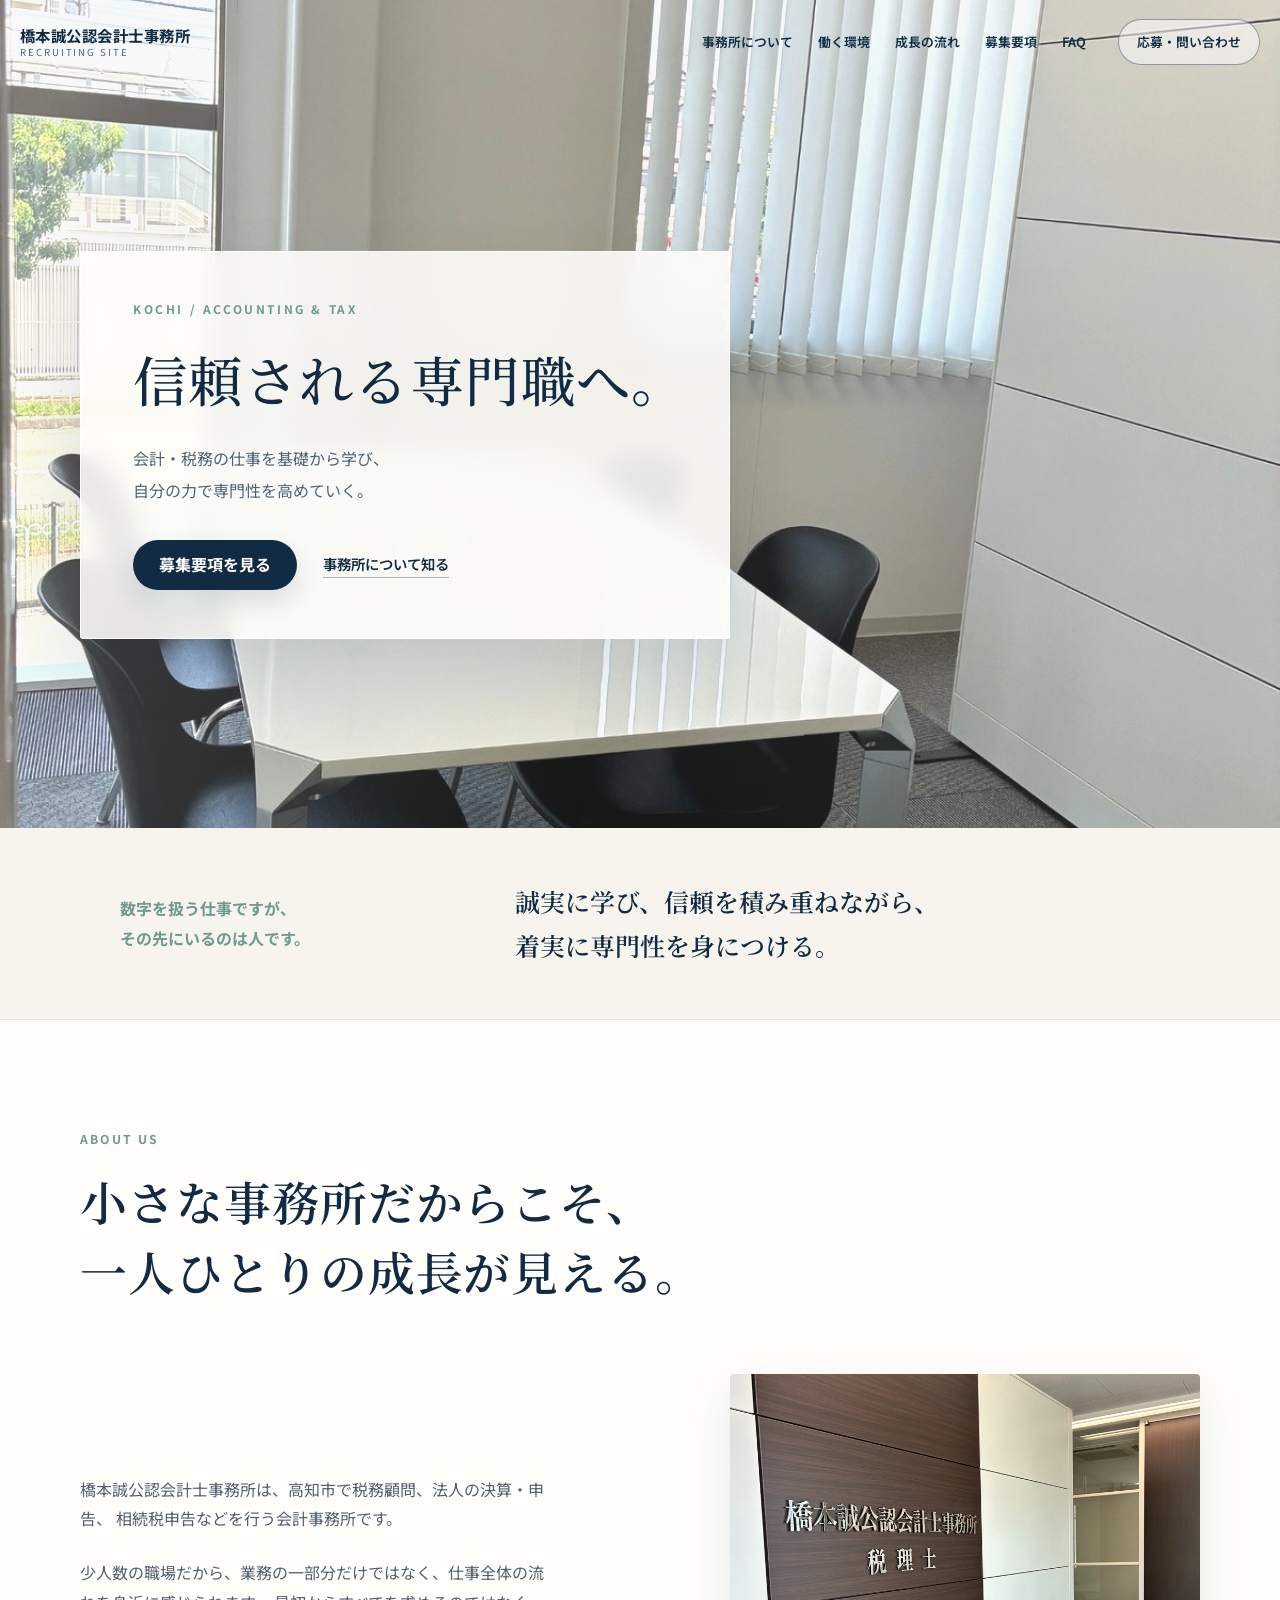
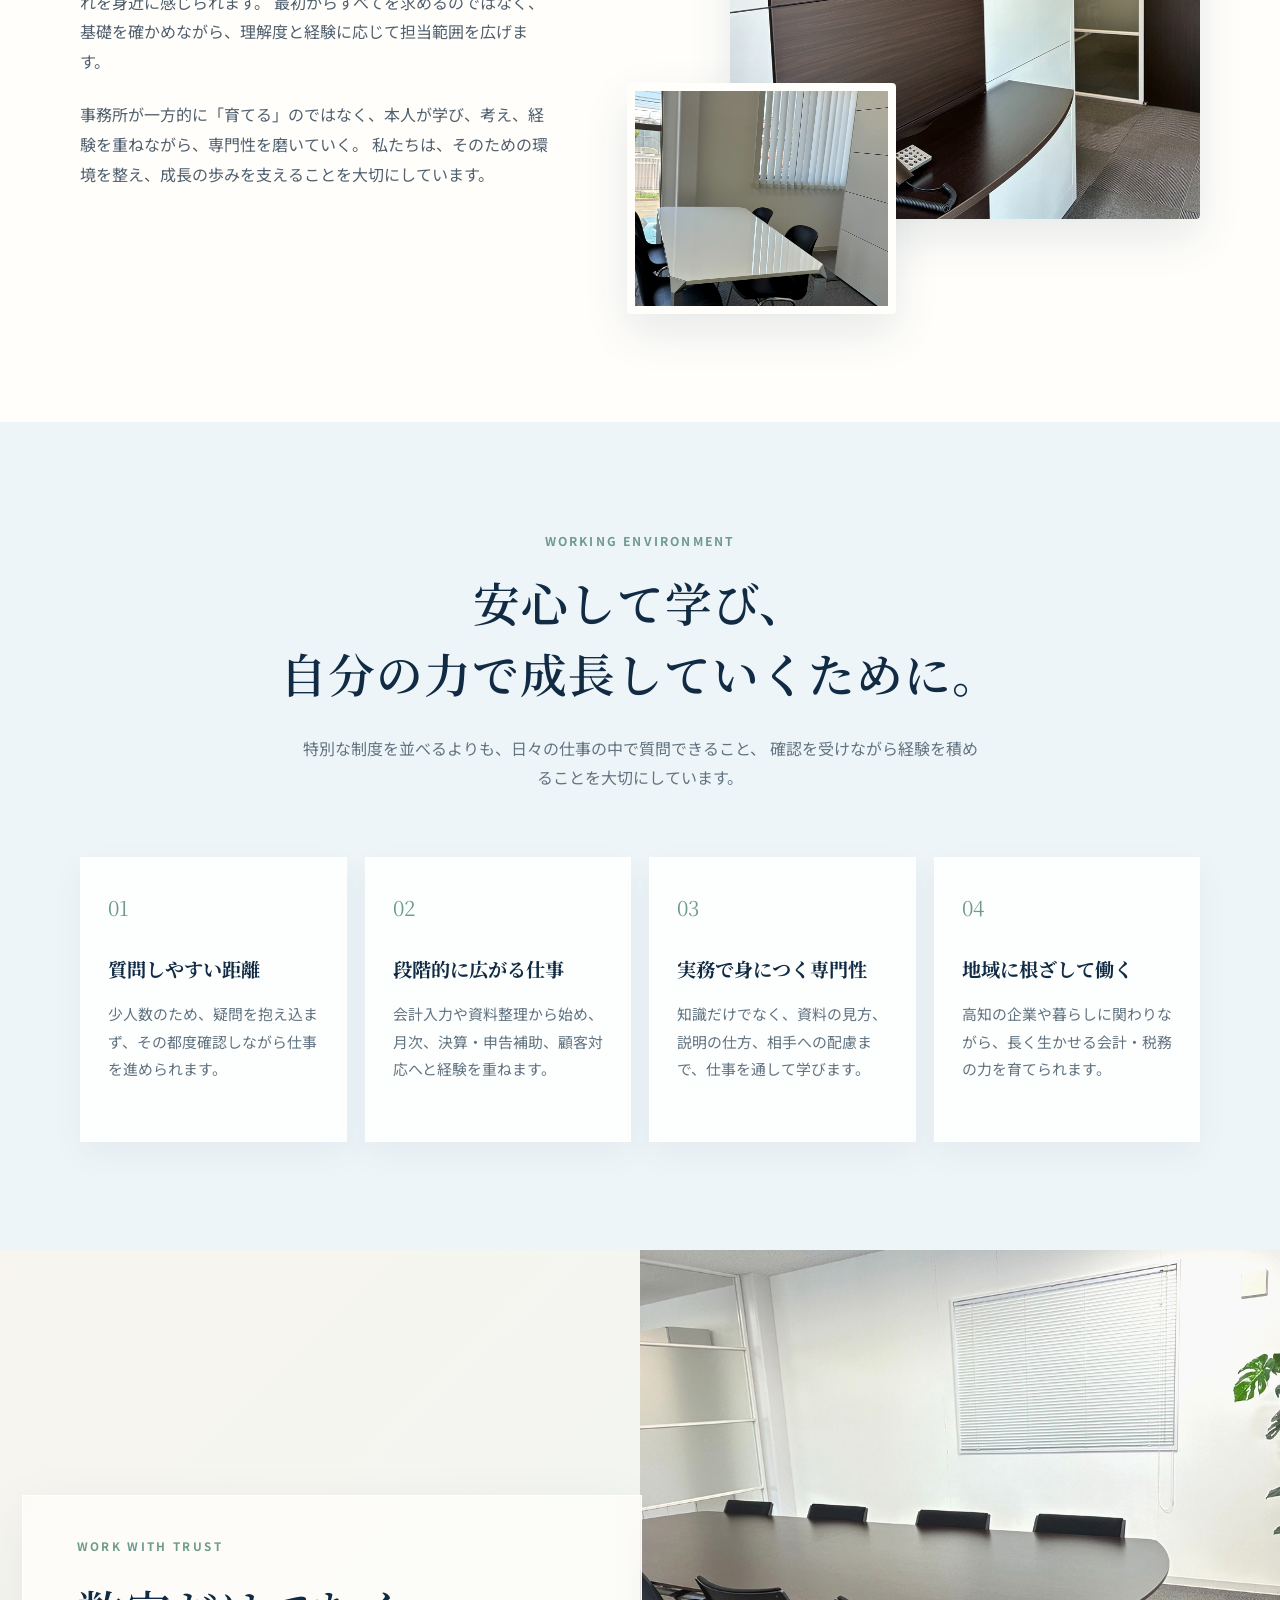
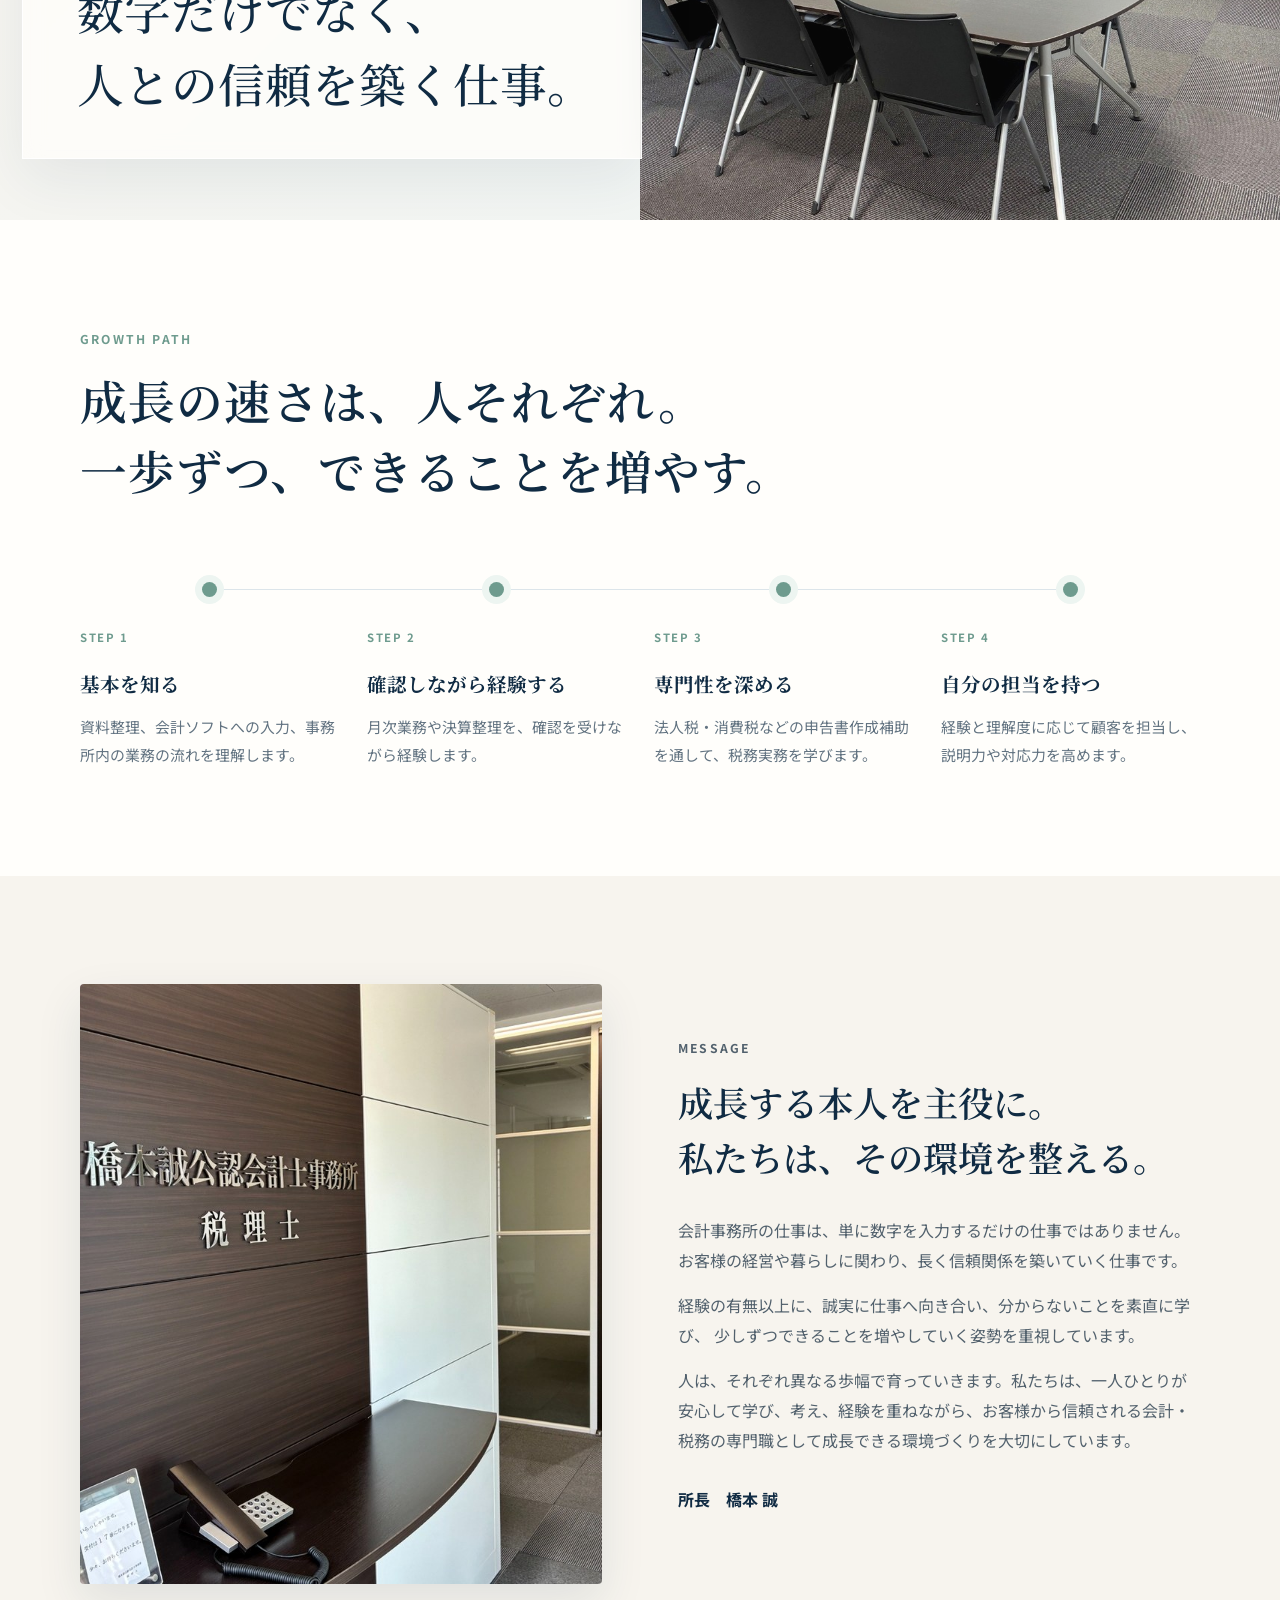
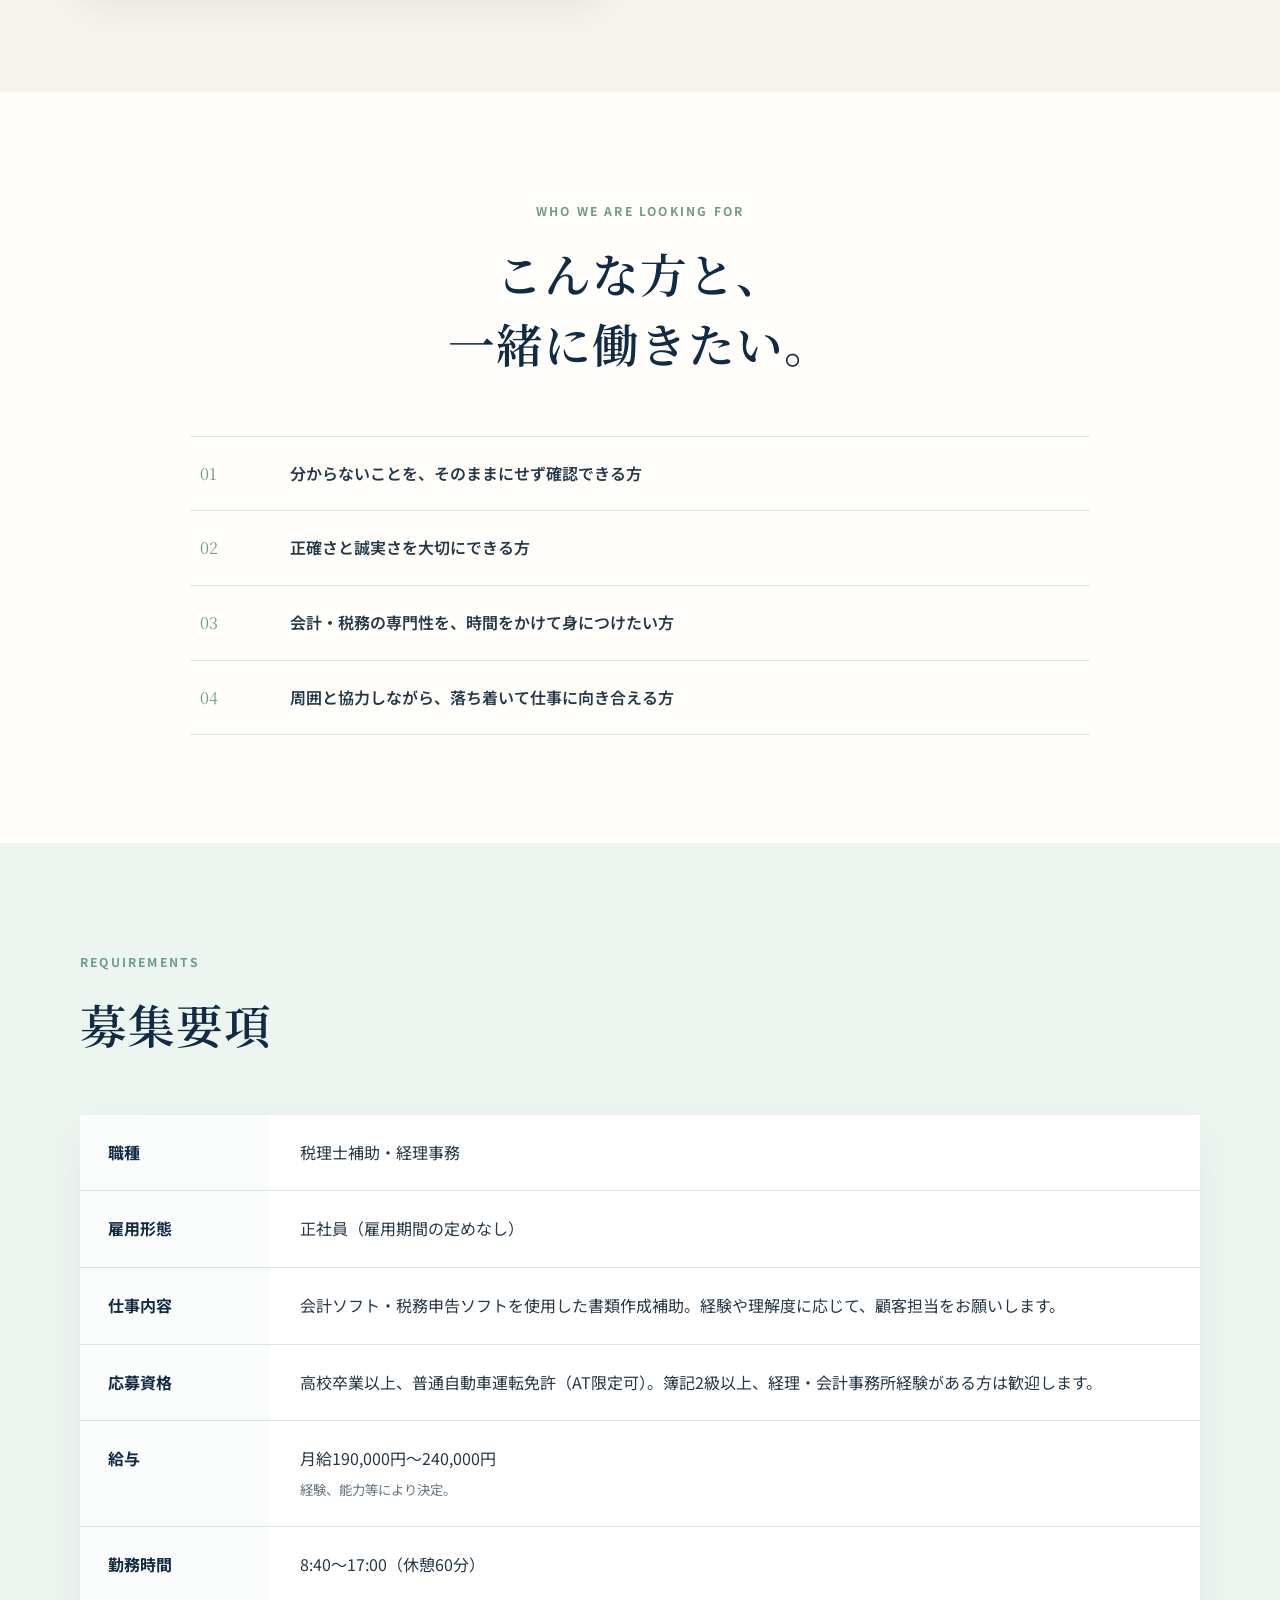
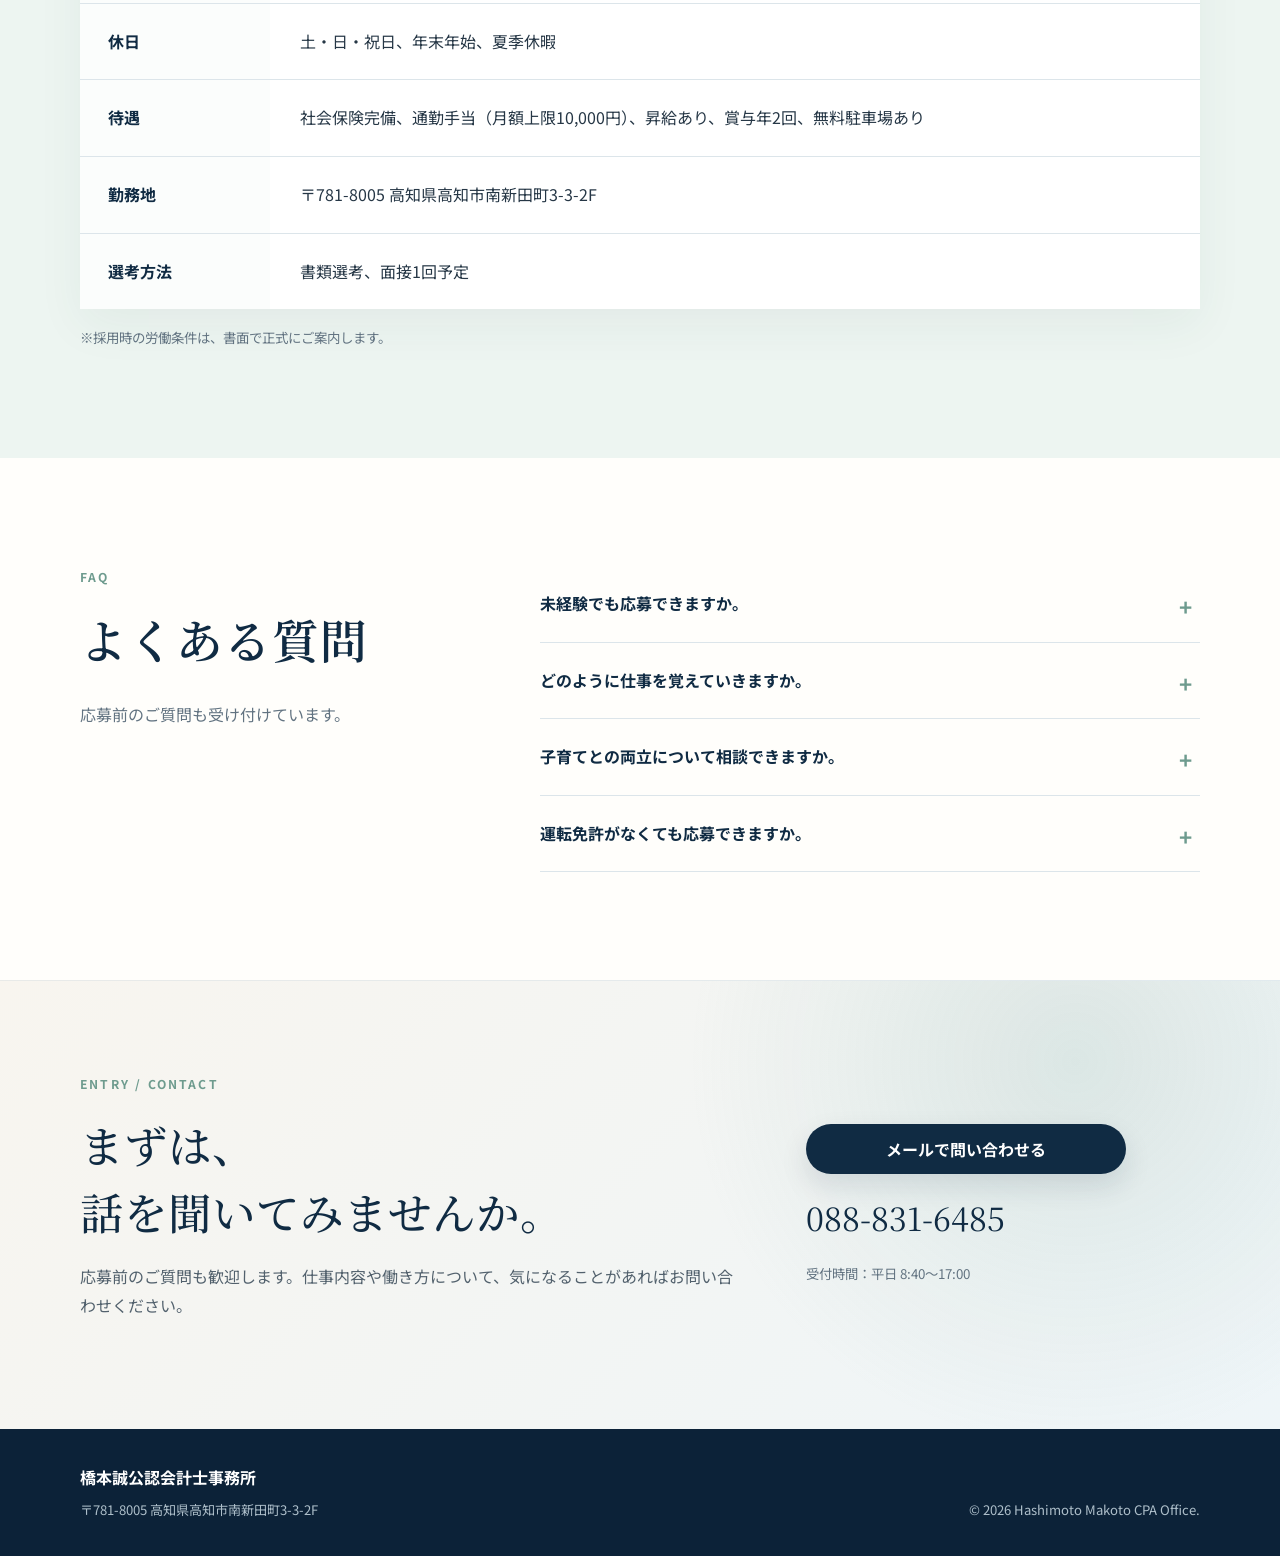
==== index.html @ a21e17b0 "Update index.html" ====
<!DOCTYPE html>
<html lang="ja">
<head>
  <meta charset="UTF-8">
  <meta name="viewport" content="width=device-width,initial-scale=1">
  <meta name="description" content="橋本誠公認会計士事務所の採用サイト。高知市で、未経験から会計・税務の専門性を身につけたい方を募集しています。">
  <meta name="theme-color" content="#fffefb">
  <meta name="color-scheme" content="light">
  <title>採用情報｜橋本誠公認会計士事務所</title>

  <link rel="canonical" href="https://hashimoto-accounting.github.io/recruit/">
  <meta name="robots" content="index,follow,max-image-preview:large">

  <meta property="og:site_name" content="橋本誠公認会計士事務所 採用サイト">
  <meta property="og:title" content="採用情報｜橋本誠公認会計士事務所">
  <meta property="og:description" content="高知市で、会計・税務の専門性を一歩ずつ身につける。安心して成長できる環境を大切にしています。">
  <meta property="og:type" content="website">
  <meta property="og:url" content="https://hashimoto-accounting.github.io/recruit/">
  <meta property="og:image" content="https://hashimoto-accounting.github.io/recruit/meeting-space.jpg">
  <meta name="twitter:card" content="summary_large_image">

  <script type="application/ld+json">
  {
    "@context":"https://schema.org",
    "@graph":[
      {
        "@type":["Organization","AccountingService"],
        "@id":"https://hashimoto-accounting.github.io/recruit/#office",
        "name":"橋本誠公認会計士事務所",
        "url":"https://hashimoto-accounting.github.io/recruit/",
        "telephone":"088-831-6485",
        "email":"makotohashimoto@ray.ocn.ne.jp",
        "image":"https://hashimoto-accounting.github.io/recruit/meeting-space.jpg",
        "address":{
          "@type":"PostalAddress",
          "streetAddress":"南新田町3-3-2F",
          "addressLocality":"高知市",
          "addressRegion":"高知県",
          "postalCode":"781-8005",
          "addressCountry":"JP"
        }
      },
      {
        "@type":"JobPosting",
        "@id":"https://hashimoto-accounting.github.io/recruit/#job",
        "title":"税理士補助・経理事務",
        "description":"会計ソフト・税務申告ソフトを使用した書類作成補助。経験や理解度に応じて、月次業務、決算・申告補助、顧客対応へと担当範囲を広げます。",
        "datePosted":"2026-07-31",
        "employmentType":"FULL_TIME",
        "hiringOrganization":{"@id":"https://hashimoto-accounting.github.io/recruit/#office"},
        "jobLocation":{
          "@type":"Place",
          "address":{
            "@type":"PostalAddress",
            "streetAddress":"南新田町3-3-2F",
            "addressLocality":"高知市",
            "addressRegion":"高知県",
            "postalCode":"781-8005",
            "addressCountry":"JP"
          }
        },
        "baseSalary":{
          "@type":"MonetaryAmount",
          "currency":"JPY",
          "value":{
            "@type":"QuantitativeValue",
            "minValue":190000,
            "maxValue":240000,
            "unitText":"MONTH"
          }
        }
      }
    ]
  }
  </script>

  <link rel="preconnect" href="https://fonts.googleapis.com">
  <link rel="preconnect" href="https://fonts.gstatic.com" crossorigin>
  <link href="https://fonts.googleapis.com/css2?family=Noto+Sans+JP:wght@400;500;600;700;800&family=Noto+Serif+JP:wght@600;700&display=swap" rel="stylesheet">
  <link rel="stylesheet" href="style.css">
</head>

<body>
<header class="site-header" id="top">
  <div class="header-inner">
    <a class="brand" href="#top" aria-label="トップへ">
      <strong>橋本誠公認会計士事務所</strong>
      <span>RECRUITING SITE</span>
    </a>

    <nav class="desktop-nav" aria-label="メインメニュー">
      <a href="#about">事務所について</a>
      <a href="#environment">働く環境</a>
      <a href="#growth">成長の流れ</a>
      <a href="#requirements">募集要項</a>
      <a href="#faq">FAQ</a>
    </nav>

    <a class="header-entry" href="#contact">応募・問い合わせ</a>

    <button class="menu-button" type="button" aria-label="メニューを開く" aria-expanded="false">
      <span></span><span></span><span></span>
    </button>
  </div>

  <nav class="mobile-nav" aria-label="スマートフォンメニュー">
    <a href="#about">事務所について</a>
    <a href="#environment">働く環境</a>
    <a href="#growth">成長の流れ</a>
    <a href="#requirements">募集要項</a>
    <a href="#faq">FAQ</a>
    <a href="#contact">応募・問い合わせ</a>
  </nav>
</header>

<main>
  <section class="hero">
    <img class="hero-image" src="meeting-space.jpg" fetchpriority="high" decoding="async" alt="橋本誠公認会計士事務所の明るい打ち合わせスペース">
    <div class="hero-wash"></div>
    <div class="hero-content">
      <div class="hero-card">
        <p class="hero-kicker">KOCHI / ACCOUNTING &amp; TAX</p>
        <h1>信頼される専門職へ。</h1>
        <p class="hero-lead">
          会計・税務の仕事を基礎から学び、<br>
          自分の力で専門性を高めていく。
        </p>
        <div class="hero-actions">
          <a class="button primary" href="#requirements">募集要項を見る</a>
          <a class="hero-text-link" href="#about">事務所について知る</a>
        </div>
      </div>
    </div>
    <div class="scroll-guide" aria-hidden="true"><span></span>SCROLL</div>
  <div class="faq-list">
</div></div></section>

  <section class="intro-panel" aria-label="仕事への姿勢">
    <div class="intro-panel-inner">
      <p class="intro-statement">
        <span>数字を扱う仕事ですが、</span>
        <span>その先にいるのは人です。</span>
      </p>
      <strong class="intro-message">
        <span>誠実に学び、信頼を積み重ねながら、</span>
        <span>着実に専門性を身につける。</span>
      </strong>
    </div>
  </section>

  <section id="about" class="section about-section">
    <div class="container">
      <div class="section-heading reveal">
        <p class="section-label">ABOUT US</p>
        <h2 class="heading-office"><span>小さな事務所だからこそ、</span><span>一人ひとりの成長が見える。</span></h2>
      </div>

      <div class="about-grid">
        <div class="about-copy reveal">
          <p>
            橋本誠公認会計士事務所は、高知市で税務顧問、法人の決算・申告、
            相続税申告などを行う会計事務所です。
          </p>
          <p>
            少人数の職場だから、業務の一部分だけではなく、仕事全体の流れを身近に感じられます。
            最初からすべてを求めるのではなく、基礎を確かめながら、理解度と経験に応じて担当範囲を広げます。
          </p>
          <p>
            事務所が一方的に「育てる」のではなく、本人が学び、考え、経験を重ねながら、専門性を磨いていく。
            私たちは、そのための環境を整え、成長の歩みを支えることを大切にしています。
          </p>
        </div>

        <div class="photo-stack reveal">
          <figure class="photo-main">
            <img src="entrance.jpg" loading="lazy" decoding="async" alt="事務所エントランス">
          </figure>
          <figure class="photo-sub">
            <img src="meeting-space.jpg" loading="lazy" decoding="async" alt="打ち合わせスペース">
          </figure>
        </div>
      </div>
    </div>
  </section>

  <section id="environment" class="section environment-section">
    <div class="container">
      <div class="section-heading centered reveal">
        <p class="section-label">WORKING ENVIRONMENT</p>
        <h2 class="heading-environment"><span>安心して学び、</span><span>自分の力で成長していくために。</span></h2>
        <p class="heading-description">
          特別な制度を並べるよりも、日々の仕事の中で質問できること、
          確認を受けながら経験を積めることを大切にしています。
        </p>
      </div>

      <div class="value-grid">
        <article class="value-card reveal">
          <span class="value-number">01</span>
          <h3>質問しやすい距離</h3>
          <p>少人数のため、疑問を抱え込まず、その都度確認しながら仕事を進められます。</p>
        </article>
        <article class="value-card reveal">
          <span class="value-number">02</span>
          <h3>段階的に広がる仕事</h3>
          <p>会計入力や資料整理から始め、月次、決算・申告補助、顧客対応へと経験を重ねます。</p>
        </article>
        <article class="value-card reveal">
          <span class="value-number">03</span>
          <h3>実務で身につく専門性</h3>
          <p>知識だけでなく、資料の見方、説明の仕方、相手への配慮まで、仕事を通して学びます。</p>
        </article>
        <article class="value-card reveal">
          <span class="value-number">04</span>
          <h3>地域に根ざして働く</h3>
          <p>高知の企業や暮らしに関わりながら、長く生かせる会計・税務の力を育てられます。</p>
        </article>
      </div>
    </div>
  </section>

  <section class="visual-break">
    <img src="meeting-room.jpg" loading="lazy" decoding="async" alt="橋本誠公認会計士事務所の会議室">
    <div class="visual-break-copy reveal">
      <p>WORK WITH TRUST</p>
      <h2><span>数字だけでなく、</span><span>人との信頼を築く仕事。</span></h2>
    </div>
  </section>

  <section id="growth" class="section growth-section">
    <div class="container">
      <div class="section-heading reveal">
        <p class="section-label">GROWTH PATH</p>
        <h2 class="heading-growth"><span>成長の速さは、人それぞれ。</span><span>一歩ずつ、できることを増やす。</span></h2>
      </div>

      <div class="timeline">
        <article class="timeline-item reveal">
          <div class="timeline-dot"></div>
          <span>STEP 1</span>
          <h3>基本を知る</h3>
          <p>資料整理、会計ソフトへの入力、事務所内の業務の流れを理解します。</p>
        </article>
        <article class="timeline-item reveal">
          <div class="timeline-dot"></div>
          <span>STEP 2</span>
          <h3>確認しながら経験する</h3>
          <p>月次業務や決算整理を、確認を受けながら経験します。</p>
        </article>
        <article class="timeline-item reveal">
          <div class="timeline-dot"></div>
          <span>STEP 3</span>
          <h3>専門性を深める</h3>
          <p>法人税・消費税などの申告書作成補助を通して、税務実務を学びます。</p>
        </article>
        <article class="timeline-item reveal">
          <div class="timeline-dot"></div>
          <span>STEP 4</span>
          <h3>自分の担当を持つ</h3>
          <p>経験と理解度に応じて顧客を担当し、説明力や対応力を高めます。</p>
        </article>
      </div>
    </div>
  </section>

  <section class="section message-section">
    <div class="container message-grid">
      <div class="message-photo reveal">
        <img src="office-detail.jpg" loading="lazy" decoding="async" alt="橋本誠公認会計士事務所の事務所内">
      </div>

      <div class="message-copy reveal">
        <p class="section-label">MESSAGE</p>
        <h2 class="heading-message"><span>成長する本人を主役に。</span><span>私たちは、その環境を整える。</span></h2>
        <p>
          会計事務所の仕事は、単に数字を入力するだけの仕事ではありません。
          お客様の経営や暮らしに関わり、長く信頼関係を築いていく仕事です。
        </p>
        <p>
          経験の有無以上に、誠実に仕事へ向き合い、分からないことを素直に学び、
          少しずつできることを増やしていく姿勢を重視しています。
        </p>
        <p>
          人は、それぞれ異なる歩幅で育っていきます。私たちは、一人ひとりが安心して学び、考え、経験を重ねながら、お客様から信頼される会計・税務の専門職として成長できる環境づくりを大切にしています。
        </p>
        <p class="signature">所長　橋本 誠</p>
      </div>
    </div>
  </section>

  <section class="section fit-section">
    <div class="container">
      <div class="section-heading centered reveal">
        <p class="section-label">WHO WE ARE LOOKING FOR</p>
        <h2 class="heading-fit"><span>こんな方と、</span><span>一緒に働きたい。</span></h2>
      </div>

      <div class="fit-list reveal">
        <div><span>01</span><p>分からないことを、そのままにせず確認できる方</p></div>
        <div><span>02</span><p>正確さと誠実さを大切にできる方</p></div>
        <div><span>03</span><p>会計・税務の専門性を、時間をかけて身につけたい方</p></div>
        <div><span>04</span><p>周囲と協力しながら、落ち着いて仕事に向き合える方</p></div>
      </div>
    </div>
  </section>

  <section id="requirements" class="section requirements-section">
    <div class="container">
      <div class="section-heading reveal">
        <p class="section-label">REQUIREMENTS</p>
        <h2>募集要項</h2>
      </div>

      <dl class="requirements reveal">
        <div><dt>職種</dt><dd>税理士補助・経理事務</dd></div>
        <div><dt>雇用形態</dt><dd>正社員（雇用期間の定めなし）</dd></div>
        <div><dt>仕事内容</dt><dd>会計ソフト・税務申告ソフトを使用した書類作成補助。経験や理解度に応じて、顧客担当をお願いします。</dd></div>
        <div><dt>応募資格</dt><dd>高校卒業以上、普通自動車運転免許（AT限定可）。簿記2級以上、経理・会計事務所経験がある方は歓迎します。</dd></div>
        <div><dt>給与</dt><dd>月給190,000円〜240,000円<br><small>経験、能力等により決定。</small></dd></div>
        <div><dt>勤務時間</dt><dd>8:40〜17:00（休憩60分）</dd></div>
        <div><dt>休日</dt><dd>土・日・祝日、年末年始、夏季休暇</dd></div>
        <div><dt>待遇</dt><dd>社会保険完備、通勤手当（月額上限10,000円）、昇給あり、賞与年2回、無料駐車場あり</dd></div>
        <div><dt>勤務地</dt><dd>〒781-8005 高知県高知市南新田町3-3-2F</dd></div>
        <div><dt>選考方法</dt><dd>書類選考、面接1回予定</dd></div>
      </dl>
      <p class="requirements-note">※採用時の労働条件は、書面で正式にご案内します。</p>
    </div>
  </section>

  <section id="faq" class="section faq-section">
    <div class="container faq-grid">
      <div class="section-heading reveal">
        <p class="section-label">FAQ</p>
        <h2>よくある質問</h2>
        <p class="heading-description">応募前のご質問も受け付けています。</p>
      </div>

      <div class="faq-list">
        <details class="reveal">
          <summary>未経験でも応募できますか。</summary>
          <p>はい。所内業務から始め、理解度に応じて段階的に担当範囲を広げます。</p>
        </details>
        <details class="reveal">
          <summary>どのように仕事を覚えていきますか。</summary>
          <p>会計入力や資料整理などの基本から始め、確認を受けながら月次・決算・申告補助を経験します。</p>
        </details>
        <details class="reveal">
          <summary>子育てとの両立について相談できますか。</summary>
          <p>ライフステージに応じて、無理なく長く働けるよう、一人ひとりの状況に合わせて柔軟にご相談に応じています。まずはお気軽にお問い合わせください。</p>
        </details>
        <details class="reveal">
          <summary>運転免許がなくても応募できますか。</summary>
          <p>運転免許の有無や取得予定なども含めて、個別にご相談に応じています。まずはお気軽にお問い合わせください。</p>
        </details>
      </div>
    </div>
  </section>

  <section id="contact" class="contact-section">
    <div class="container contact-grid">
      <div>
        <p class="section-label light">ENTRY / CONTACT</p>
        <h2><span>まずは、</span><span>話を聞いてみませんか。</span></h2>
        <p>応募前のご質問も歓迎します。仕事内容や働き方について、気になることがあればお問い合わせください。</p>
      </div>

      <div class="contact-actions">
        <a class="button contact-mail" href="mailto:makotohashimoto@ray.ocn.ne.jp?subject=採用に関するお問い合わせ">メールで問い合わせる</a>
        <a class="contact-phone" href="tel:0888316485">088-831-6485</a>
        <small>受付時間：平日 8:40〜17:00</small>
      </div>
    </div>
  </section>
</main>

<footer class="site-footer">
  <div class="container footer-inner">
    <div>
      <strong>橋本誠公認会計士事務所</strong>
      <p>〒781-8005 高知県高知市南新田町3-3-2F</p>
    </div>
    <p>© <span id="year">2026</span> Hashimoto Makoto CPA Office.</p>
  </div>
</footer>

<script src="script.js"></script>
</body>
</html>
---- style.css ----
:root{
  --navy:#183753;
  --navy-deep:#102b43;
  --blue-soft:#eef5f8;
  --green:#6e9b8e;
  --green-soft:#edf5f1;
  --cream:#f7f4ee;
  --paper:#fffefb;
  --text:#263746;
  --muted:#627381;
  --line:#dce5ea;
  --shadow:0 18px 46px rgba(24,55,83,.10);
}

*{box-sizing:border-box}
html{scroll-behavior:smooth}
body{
  margin:0;
  color:var(--text);
  background:var(--paper);
  font-family:"Noto Sans JP",sans-serif;
  line-height:1.85;
}
img{display:block;max-width:100%}
a{color:inherit}
button{font:inherit}
.container{width:min(1120px,calc(100% - 48px));margin:auto}
.section{padding:108px 0}
.section-label{
  margin:0 0 15px;
  color:var(--green);
  font-size:.76rem;
  font-weight:700;
  letter-spacing:.18em;
}
.section-heading h2{
  margin:0;
  color:var(--navy-deep);
  font-family:"Noto Serif JP",serif;
  font-size:clamp(1.95rem,3.65vw,3.15rem);
  font-weight:600;
  line-height:1.5;
  letter-spacing:.02em;
  word-break:keep-all;
}
.section-heading.centered{text-align:center}
.heading-description{max-width:690px;margin:26px auto 0;color:var(--muted)}

/* Header */
.site-header{position:fixed;inset:0 0 auto;z-index:1000;transition:.3s}
.site-header.scrolled{
  background:rgba(255,254,251,.95);
  box-shadow:0 6px 24px rgba(20,45,70,.08);
  backdrop-filter:blur(16px);
}
.header-inner{
  width:min(1240px,calc(100% - 40px));
  height:84px;
  margin:auto;
  display:flex;
  align-items:center;
  gap:32px;
}
.brand{display:flex;flex-direction:column;text-decoration:none;color:var(--navy-deep);line-height:1.35}
.brand strong{font-size:.96rem;letter-spacing:.03em}
.brand span{font-size:.6rem;letter-spacing:.2em;opacity:.72}
.desktop-nav{margin-left:auto;display:flex;gap:25px}
.desktop-nav a{color:var(--navy-deep);text-decoration:none;font-size:.8rem;font-weight:600}
.desktop-nav a:hover{opacity:.58}
.header-entry{
  padding:10px 18px;
  border:1px solid rgba(16,43,67,.42);
  border-radius:999px;
  color:var(--navy-deep);
  text-decoration:none;
  font-size:.8rem;
  font-weight:600;
  background:rgba(255,255,255,.52);
}
.menu-button,.mobile-nav{display:none}

/* Hero */
.hero{
  position:relative;
  min-height:720px;
  height:92vh;
  overflow:hidden;
  display:flex;
  align-items:center;
  background:#eef3f3;
}
.hero-image{
  position:absolute;
  inset:0;
  width:100%;
  height:100%;
  object-fit:cover;
  object-position:center;
  filter:brightness(1.18) contrast(.94) saturate(.92);
}
.hero-wash{
  position:absolute;
  inset:0;
  background:
    linear-gradient(90deg,rgba(255,255,255,.20),rgba(255,255,255,.04) 45%,rgba(255,255,255,.10)),
    linear-gradient(180deg,rgba(246,249,248,.10),rgba(245,248,247,.02));
}
.hero-content{
  position:relative;
  z-index:1;
  width:min(1120px,calc(100% - 48px));
  margin:auto;
  padding-top:62px;
}
.hero-card{
  width:min(650px,58vw);
  padding:46px 52px 48px;
  color:var(--navy-deep);
  background:rgba(255,254,251,.88);
  border:1px solid rgba(255,255,255,.82);
  border-radius:3px;
  box-shadow:0 24px 65px rgba(28,54,74,.12);
  backdrop-filter:blur(12px);
}
.hero-kicker{
  margin:0 0 22px;
  color:var(--green);
  font-size:.74rem;
  font-weight:700;
  letter-spacing:.22em;
}
.hero h1{
  margin:0;
  font-family:"Noto Serif JP",serif;
  font-size:clamp(2.5rem,4.25vw,4rem);
  font-weight:500;
  line-height:1.35;
  letter-spacing:.025em;
  white-space:nowrap;
}
.hero-lead{margin:26px 0 0;color:#4f6473;font-size:clamp(.98rem,1.25vw,1.12rem);line-height:2}
.hero-actions{display:flex;align-items:center;gap:26px;margin-top:34px}
.button{
  display:inline-flex;
  align-items:center;
  justify-content:center;
  min-height:50px;
  padding:0 26px;
  border-radius:999px;
  text-decoration:none;
  font-weight:700;
  transition:.25s;
}
.button:hover{transform:translateY(-2px)}
.button.primary{background:var(--navy-deep);color:white;box-shadow:0 12px 26px rgba(16,43,67,.14)}
.hero-text-link{
  color:var(--navy-deep);
  text-decoration:none;
  font-size:.9rem;
  font-weight:600;
  border-bottom:1px solid rgba(16,43,67,.34);
}
.scroll-guide{display:none}

/* Intro */
.intro-panel{background:var(--cream);border-bottom:1px solid #ece7de}
.intro-panel-inner{
  width:min(1040px,calc(100% - 48px));
  margin:auto;
  padding:52px 0;
  display:grid;
  grid-template-columns:.78fr 1.55fr;
  gap:70px;
  align-items:center;
}
.intro-panel p{margin:0;color:var(--green);font-weight:700}
.intro-panel strong{
  display:block;
  color:var(--navy-deep);
  font-family:"Noto Serif JP",serif;
  font-size:clamp(1.22rem,1.95vw,1.8rem);
  font-weight:600;
  line-height:1.75;
}
.intro-panel strong span{display:block;white-space:nowrap}

/* About */
.about-grid{margin-top:68px;display:grid;grid-template-columns:.9fr 1.1fr;gap:78px;align-items:center}
.about-copy p{margin:0 0 24px;color:#50606e}
.photo-stack{position:relative;min-height:540px}
.photo-stack figure{margin:0;overflow:hidden;border-radius:4px;box-shadow:var(--shadow)}
.photo-main{width:82%;margin-left:auto!important}
.photo-main img{width:100%;height:445px;object-fit:cover}
.photo-sub{position:absolute;left:0;bottom:0;width:47%;border:8px solid var(--paper)}
.photo-sub img{width:100%;height:215px;object-fit:cover}

/* Environment */
.environment-section{background:var(--blue-soft)}
.value-grid{margin-top:64px;display:grid;grid-template-columns:repeat(4,1fr);gap:18px}
.value-card{
  min-height:285px;
  padding:31px 27px;
  background:rgba(255,255,255,.90);
  border:1px solid rgba(255,255,255,.92);
  box-shadow:0 12px 30px rgba(51,91,120,.06);
}
.value-number{display:block;color:var(--green);font-family:"Noto Serif JP",serif;font-size:1.28rem}
.value-card h3{margin:24px 0 14px;color:var(--navy-deep);font-family:"Noto Serif JP",serif;font-size:1.2rem}
.value-card p{margin:0;color:var(--muted);font-size:.93rem}

/* Trust feature */
.visual-break{
  position:relative;
  min-height:570px;
  display:grid;
  grid-template-columns:1fr 1fr;
  overflow:hidden;
  background:linear-gradient(135deg,#f8f5ef,#eef5f5);
}
.visual-break img{
  grid-column:2;
  width:100%;
  height:100%;
  min-height:570px;
  object-fit:cover;
  filter:brightness(1.12) contrast(.95) saturate(.92);
}
.visual-break:after{display:none}
.visual-break-copy{
  position:absolute;
  z-index:1;
  left:max(6vw,40px);
  top:50%;
  width:min(510px,40vw);
  transform:translateY(-50%);
  color:var(--navy-deep);
}
.visual-break-copy:before{
  content:"";
  position:absolute;
  z-index:-1;
  inset:-40px -55px;
  background:rgba(255,254,251,.74);
  border:1px solid rgba(255,255,255,.88);
  box-shadow:0 20px 55px rgba(24,55,83,.08);
  backdrop-filter:blur(10px);
}
.visual-break-copy p{margin:0;color:var(--green);letter-spacing:.2em;font-size:.73rem;font-weight:700}
.visual-break-copy h2{
  margin:18px 0 0;
  color:var(--navy-deep);
  font-family:"Noto Serif JP",serif;
  font-size:clamp(2rem,3.65vw,3.4rem);
  font-weight:500;
  line-height:1.55;
}
.visual-break-copy h2 span{display:block;white-space:nowrap}

/* Growth */
.timeline{position:relative;margin-top:70px;display:grid;grid-template-columns:repeat(4,1fr);gap:28px}
.timeline:before{content:"";position:absolute;top:14px;left:12.5%;right:12.5%;height:1px;background:var(--line)}
.timeline-item{position:relative;padding-top:46px}
.timeline-dot{position:absolute;top:7px;left:0;right:0;width:15px;height:15px;margin:auto;border-radius:50%;background:var(--green);box-shadow:0 0 0 7px var(--green-soft)}
.timeline-item span{color:var(--green);font-size:.71rem;font-weight:700;letter-spacing:.14em}
.timeline-item h3{margin:15px 0 11px;color:var(--navy-deep);font-family:"Noto Serif JP",serif;font-size:1.22rem}
.timeline-item p{margin:0;color:var(--muted);font-size:.93rem}

/* Message */
.message-section{background:var(--cream)}
.message-grid{display:grid;grid-template-columns:1fr 1fr;gap:76px;align-items:center}
.message-photo{overflow:hidden;border-radius:4px;box-shadow:var(--shadow)}
.message-photo img{width:100%;height:600px;object-fit:cover}
.message-copy h2{
  margin:0 0 32px;
  color:var(--navy-deep);
  font-family:"Noto Serif JP",serif;
  font-size:clamp(1.82rem,2.75vw,2.65rem);
  font-weight:600;
  line-height:1.55;
}
.message-copy h2 span{display:block;white-space:nowrap}
.message-copy p{color:#52616d}
.signature{margin-top:30px!important;color:var(--navy-deep)!important;font-weight:700}

/* Fit */
.fit-list{max-width:900px;margin:58px auto 0;border-top:1px solid var(--line)}
.fit-list div{display:grid;grid-template-columns:90px 1fr;align-items:center;padding:22px 10px;border-bottom:1px solid var(--line)}
.fit-list span{color:var(--green);font-family:"Noto Serif JP",serif}
.fit-list p{margin:0;font-weight:600}

/* Requirements */
.requirements-section{background:var(--green-soft)}
.requirements{margin:56px 0 0;background:white;box-shadow:0 16px 45px rgba(40,78,68,.06)}
.requirements div{display:grid;grid-template-columns:190px 1fr;border-bottom:1px solid var(--line)}
.requirements div:last-child{border-bottom:0}
.requirements dt{padding:23px 28px;color:var(--navy-deep);background:#fbfdfc;font-weight:700}
.requirements dd{margin:0;padding:23px 30px}
.requirements small{color:var(--muted)}
.requirements-note{margin:16px 0 0;color:var(--muted);font-size:.84rem}

/* FAQ */
.faq-grid{display:grid;grid-template-columns:.72fr 1.28fr;gap:88px}
.faq-list details{border-bottom:1px solid var(--line)}
.faq-list summary{position:relative;padding:23px 45px 23px 0;cursor:pointer;color:var(--navy-deep);font-weight:700;list-style:none}
.faq-list summary::-webkit-details-marker{display:none}
.faq-list summary:after{content:"+";position:absolute;right:8px;top:20px;font-size:1.4rem;color:var(--green)}
.faq-list details[open] summary:after{content:"−"}
.faq-list p{margin:0;padding:0 42px 23px 0;color:var(--muted)}

/* Contact */
.contact-section{
  padding:92px 0;
  color:var(--text);
  background:
    radial-gradient(circle at 84% 18%,rgba(111,159,146,.17),transparent 34%),
    linear-gradient(135deg,#f8f5ef 0%,#eef5f8 100%);
  border-top:1px solid rgba(23,55,94,.06);
}
.contact-grid{display:grid;grid-template-columns:1.25fr .75fr;gap:70px;align-items:center}
.contact-section .section-label{color:var(--green)}
.contact-section h2{
  margin:0;
  color:var(--navy-deep);
  font-family:"Noto Serif JP",serif;
  font-size:clamp(1.95rem,3.4vw,3rem);
  font-weight:500;
  line-height:1.55;
}
.contact-section h2 span{display:block;white-space:nowrap}
.contact-section p{max-width:680px;color:#52616d}
.contact-actions{display:flex;flex-direction:column;align-items:flex-start;gap:14px}
.contact-mail{width:100%;max-width:320px;background:var(--navy-deep);color:white;box-shadow:0 12px 28px rgba(16,41,67,.12)}
.contact-phone{color:var(--navy-deep);font-family:"Noto Serif JP",serif;font-size:2rem;text-decoration:none}
.contact-actions small{color:var(--muted)}

/* Footer */
.site-footer{padding:34px 0;background:#0c2238;color:#aebfca}
.footer-inner{display:flex;align-items:flex-end;justify-content:space-between;gap:30px}
.site-footer strong{color:white}
.site-footer p{margin:5px 0 0;font-size:.82rem}

/* Animation */
.reveal{opacity:0;transform:translateY(20px);transition:.7s}
.reveal.visible{opacity:1;transform:none}

@media(max-width:980px){
  .desktop-nav,.header-entry{display:none}
  .menu-button{display:flex;margin-left:auto;width:44px;height:44px;border:0;background:transparent;flex-direction:column;justify-content:center;gap:5px}
  .menu-button span{width:24px;height:2px;background:var(--navy-deep)}
  .mobile-nav{display:none;padding:18px 24px 28px;background:rgba(255,254,251,.98);box-shadow:0 15px 25px rgba(0,0,0,.08)}
  .mobile-nav.open{display:grid}
  .mobile-nav a{padding:12px 0;text-decoration:none;border-bottom:1px solid var(--line)}
  .about-grid,.message-grid,.faq-grid,.contact-grid{grid-template-columns:1fr}
  .value-grid{grid-template-columns:repeat(2,1fr)}
  .timeline{grid-template-columns:repeat(2,1fr)}
  .timeline:before{display:none}
  .photo-stack{min-height:520px}
  .hero-card{width:min(670px,74vw)}
  .visual-break{grid-template-columns:1fr}
  .visual-break img{grid-column:1}
  .visual-break-copy{width:min(540px,70vw)}
}

@media(max-width:680px){
  .container{width:min(100% - 30px,1120px)}
  .section{padding:76px 0}
  .header-inner{width:calc(100% - 24px);height:70px}
  .brand strong{font-size:.84rem}
  .hero{min-height:680px;height:88vh}
  .hero-content{width:calc(100% - 30px);padding-top:75px}
  .hero-card{width:100%;padding:34px 25px 36px;background:rgba(255,254,251,.90)}
  .hero h1{font-size:clamp(2rem,9vw,3rem);white-space:normal;word-break:keep-all}
  .hero-lead br{display:none}
  .hero-actions{flex-direction:column;align-items:flex-start;gap:18px}
  .button{width:100%;max-width:280px}
  .intro-panel-inner{grid-template-columns:1fr;gap:15px;padding:36px 0}
  .intro-panel strong span{white-space:normal;word-break:keep-all}
  .about-grid{margin-top:44px;gap:44px}
  .photo-stack{min-height:405px}
  .photo-main{width:90%}
  .photo-main img{height:325px}
  .photo-sub{width:52%;border-width:5px}
  .photo-sub img{height:145px}
  .value-grid{grid-template-columns:1fr}
  .value-card{min-height:auto}
  .visual-break{min-height:570px}
  .visual-break img{min-height:570px}
  .visual-break-copy{left:24px;right:24px;width:auto}
  .visual-break-copy:before{inset:-28px -18px}
  .visual-break-copy h2{font-size:clamp(1.85rem,8.2vw,2.6rem)}
  .visual-break-copy h2 span{white-space:normal;word-break:keep-all}
  .timeline{grid-template-columns:1fr;gap:8px}
  .timeline-item{padding:24px 0 24px 46px;border-bottom:1px solid var(--line)}
  .timeline-dot{left:7px;right:auto;top:31px}
  .message-photo img{height:410px}
  .message-copy h2{font-size:clamp(1.7rem,7.1vw,2.25rem)}
  .message-copy h2 span{white-space:normal;word-break:keep-all}
  .fit-list div{grid-template-columns:55px 1fr;padding:19px 0}
  .requirements div{grid-template-columns:1fr}
  .requirements dt{padding:16px 20px 5px;background:white}
  .requirements dd{padding:0 20px 18px}
  .faq-grid{gap:28px}
  .contact-section h2{font-size:clamp(1.78rem,7.7vw,2.45rem)}
  .contact-section h2 span{white-space:normal;word-break:keep-all}
  .footer-inner{display:block}
  .footer-inner>p{margin-top:24px}
}




/* ===== Ver.12 final refinements ===== */
body{
  overflow-wrap:anywhere;
  -webkit-font-smoothing:antialiased;
  text-rendering:optimizeLegibility;
}

section[id]{
  scroll-margin-top:88px;
}

.intro-statement,
.intro-message{
  min-width:0;
}

.intro-statement span,
.intro-message span{
  display:block;
}

.intro-statement span:last-child,
.intro-message span:last-child{
  white-space:nowrap;
}

.hero-image,
.photo-main img,
.photo-sub img,
.visual-break img,
.message-photo img{
  background:#edf2f3;
}

.button,
.header-entry,
.hero-text-link,
.desktop-nav a,
.mobile-nav a{
  -webkit-tap-highlight-color:transparent;
}

.menu-button{
  cursor:pointer;
}

.menu-button span{
  transition:transform .22s ease, opacity .22s ease;
}

.menu-button[aria-expanded="true"] span:nth-child(1){
  transform:translateY(7px) rotate(45deg);
}
.menu-button[aria-expanded="true"] span:nth-child(2){
  opacity:0;
}
.menu-button[aria-expanded="true"] span:nth-child(3){
  transform:translateY(-7px) rotate(-45deg);
}

@media (max-width:980px){
  .mobile-nav{
    max-height:calc(100vh - 70px);
    overflow:auto;
  }

  .hero{
    min-height:680px;
    height:min(860px,92svh);
  }

  .hero-card{
    width:min(680px,78vw);
  }

  .about-grid,
  .message-grid{
    gap:54px;
  }
}

@media (max-width:680px){
  .container{
    width:calc(100% - 32px);
  }

  .section{
    padding:70px 0;
  }

  .site-header.scrolled .header-inner{
    height:66px;
  }

  .brand strong{
    max-width:245px;
    font-size:.82rem;
    line-height:1.35;
  }

  .brand span{
    margin-top:2px;
    font-size:.52rem;
  }

  .hero{
    min-height:640px;
    height:92svh;
    align-items:flex-end;
  }

  .hero-image{
    object-position:58% center;
    filter:brightness(1.12) contrast(.94) saturate(.90);
  }

  .hero-wash{
    background:
      linear-gradient(180deg,rgba(255,255,255,.02) 0%,rgba(255,255,255,.10) 44%,rgba(247,249,248,.52) 100%);
  }

  .hero-content{
    width:calc(100% - 24px);
    padding:0 0 24px;
  }

  .hero-card{
    width:100%;
    padding:27px 22px 29px;
    background:rgba(255,254,251,.93);
    border-radius:2px;
    backdrop-filter:blur(9px);
  }

  .hero-kicker{
    margin-bottom:14px;
    font-size:.66rem;
    letter-spacing:.16em;
  }

  .hero h1{
    font-size:clamp(1.95rem,9.2vw,2.65rem);
    line-height:1.35;
    letter-spacing:.01em;
    white-space:nowrap;
  }

  .hero-lead{
    margin-top:18px;
    font-size:.94rem;
    line-height:1.8;
  }

  .hero-lead br{
    display:none;
  }

  .hero-actions{
    align-items:stretch;
    gap:15px;
    margin-top:24px;
  }

  .hero-actions .button{
    width:100%;
    max-width:none;
    min-height:48px;
  }

  .hero-text-link{
    align-self:center;
    padding:4px 2px;
  }

  .intro-panel-inner{
    width:calc(100% - 32px);
    padding:34px 0 38px;
    gap:18px;
  }

  .intro-statement{
    font-size:.85rem;
    line-height:1.75;
  }

  .intro-statement span:last-child{
    font-size:.94rem;
  }

  .intro-message{
    font-size:clamp(1.08rem,5.3vw,1.42rem)!important;
    line-height:1.72!important;
  }

  .intro-message span:first-child{
    white-space:normal;
    word-break:keep-all;
  }

  .section-label{
    margin-bottom:11px;
    font-size:.69rem;
  }

  .section-heading h2{
    font-size:clamp(1.72rem,7.4vw,2.15rem);
    line-height:1.55;
    word-break:keep-all;
  }

  .heading-description{
    margin-top:19px;
    font-size:.94rem;
    line-height:1.8;
  }

  .about-grid{
    margin-top:38px;
    gap:38px;
  }

  .about-copy p{
    margin-bottom:19px;
    font-size:.95rem;
  }

  .photo-stack{
    min-height:365px;
  }

  .photo-main{
    width:92%;
  }

  .photo-main img{
    height:285px;
  }

  .photo-sub{
    width:54%;
  }

  .photo-sub img{
    height:126px;
  }

  .value-grid{
    margin-top:38px;
    gap:12px;
  }

  .value-card{
    padding:25px 22px;
  }

  .value-card h3{
    margin:16px 0 9px;
  }

  .visual-break{
    min-height:510px;
  }

  .visual-break img{
    min-height:510px;
    object-position:center;
  }

  .visual-break-copy{
    left:19px;
    right:19px;
  }

  .visual-break-copy:before{
    inset:-25px -13px;
  }

  .visual-break-copy h2{
    font-size:clamp(1.65rem,7.2vw,2.15rem);
    line-height:1.58;
  }

  .visual-break-copy h2 span{
    white-space:nowrap;
  }

  .timeline{
    margin-top:40px;
  }

  .timeline-item{
    padding:22px 0 22px 44px;
  }

  .timeline-item h3{
    margin:10px 0 7px;
  }

  .message-grid{
    gap:36px;
  }

  .message-photo img{
    height:310px;
    object-position:center;
  }

  .message-copy h2{
    margin-bottom:23px;
    font-size:clamp(1.55rem,6.6vw,2rem);
    line-height:1.6;
  }

  .message-copy h2 span{
    white-space:nowrap;
  }

  .message-copy p{
    font-size:.95rem;
  }

  .fit-list{
    margin-top:38px;
  }

  .fit-list div{
    grid-template-columns:42px 1fr;
    gap:6px;
  }

  .fit-list p{
    font-size:.93rem;
    line-height:1.7;
  }

  .requirements{
    margin-top:36px;
  }

  .requirements dt{
    padding:15px 19px 4px;
    font-size:.9rem;
  }

  .requirements dd{
    padding:0 19px 16px;
    font-size:.94rem;
  }

  .faq-grid{
    gap:20px;
  }

  .faq-list summary{
    padding:20px 40px 20px 0;
    font-size:.94rem;
  }

  .faq-list p{
    padding-right:18px;
    font-size:.92rem;
  }

  .contact-section{
    padding:68px 0;
  }

  .contact-grid{
    gap:30px;
  }

  .contact-section h2{
    font-size:clamp(1.65rem,7.2vw,2.1rem);
  }

  .contact-section h2 span{
    white-space:nowrap;
  }

  .contact-actions{
    align-items:stretch;
  }

  .contact-mail{
    max-width:none;
  }

  .contact-phone{
    font-size:1.72rem;
  }

  .site-footer{
    padding:29px 0;
  }
}

@media (max-width:370px){
  .hero h1{
    font-size:1.82rem;
  }

  .intro-message{
    font-size:1.02rem!important;
  }

  .visual-break-copy h2{
    font-size:1.52rem;
  }

  .message-copy h2{
    font-size:1.46rem;
  }

  .contact-section h2{
    font-size:1.52rem;
  }
}

@media (prefers-reduced-motion:reduce){
  html{
    scroll-behavior:auto;
  }

  *,
  *::before,
  *::after{
    animation-duration:.01ms!important;
    animation-iteration-count:1!important;
    transition-duration:.01ms!important;
  }

  .reveal{
    opacity:1;
    transform:none;
  }
}




/* ===== Ver.12.2: unified mobile heading typography ===== */
.heading-office span,
.heading-environment span,
.heading-growth span,
.heading-message span,
.heading-fit span{
  display:block;
}

@media (max-width:680px){
  .heading-office span,
  .heading-environment span,
  .heading-growth span,
  .heading-message span,
  .heading-fit span{
    white-space:nowrap;
    word-break:keep-all;
    font-size:1em;
    letter-spacing:inherit;
    line-height:inherit;
  }

  .heading-office{
    font-size:clamp(1.34rem,5.8vw,1.72rem)!important;
    line-height:1.58!important;
    letter-spacing:-.045em!important;
  }

  .heading-environment{
    font-size:clamp(1.23rem,5.35vw,1.60rem)!important;
    line-height:1.60!important;
    letter-spacing:-.06em!important;
  }

  .heading-growth{
    font-size:clamp(1.28rem,5.55vw,1.64rem)!important;
    line-height:1.60!important;
    letter-spacing:-.055em!important;
  }

  .heading-message{
    font-size:clamp(1.28rem,5.55vw,1.64rem)!important;
    line-height:1.60!important;
    letter-spacing:-.05em!important;
  }

  .heading-fit{
    font-size:clamp(1.40rem,6.05vw,1.76rem)!important;
    line-height:1.58!important;
    letter-spacing:-.04em!important;
  }
}

@media (min-width:414px) and (max-width:680px){
  .heading-office{font-size:1.72rem!important;letter-spacing:-.035em!important;}
  .heading-environment{font-size:1.60rem!important;letter-spacing:-.045em!important;}
  .heading-growth{font-size:1.64rem!important;letter-spacing:-.045em!important;}
  .heading-message{font-size:1.64rem!important;letter-spacing:-.04em!important;}
  .heading-fit{font-size:1.76rem!important;letter-spacing:-.035em!important;}
}

@media (max-width:390px){
  .heading-office{font-size:1.33rem!important;letter-spacing:-.055em!important;}
  .heading-environment{font-size:1.20rem!important;letter-spacing:-.07em!important;}
  .heading-growth{font-size:1.24rem!important;letter-spacing:-.065em!important;}
  .heading-message{font-size:1.24rem!important;letter-spacing:-.06em!important;}
  .heading-fit{font-size:1.36rem!important;letter-spacing:-.05em!important;}
}

@media (max-width:370px){
  .heading-office{font-size:1.27rem!important;}
  .heading-environment{font-size:1.14rem!important;}
  .heading-growth{font-size:1.18rem!important;}
  .heading-message{font-size:1.18rem!important;}
  .heading-fit{font-size:1.30rem!important;}
}
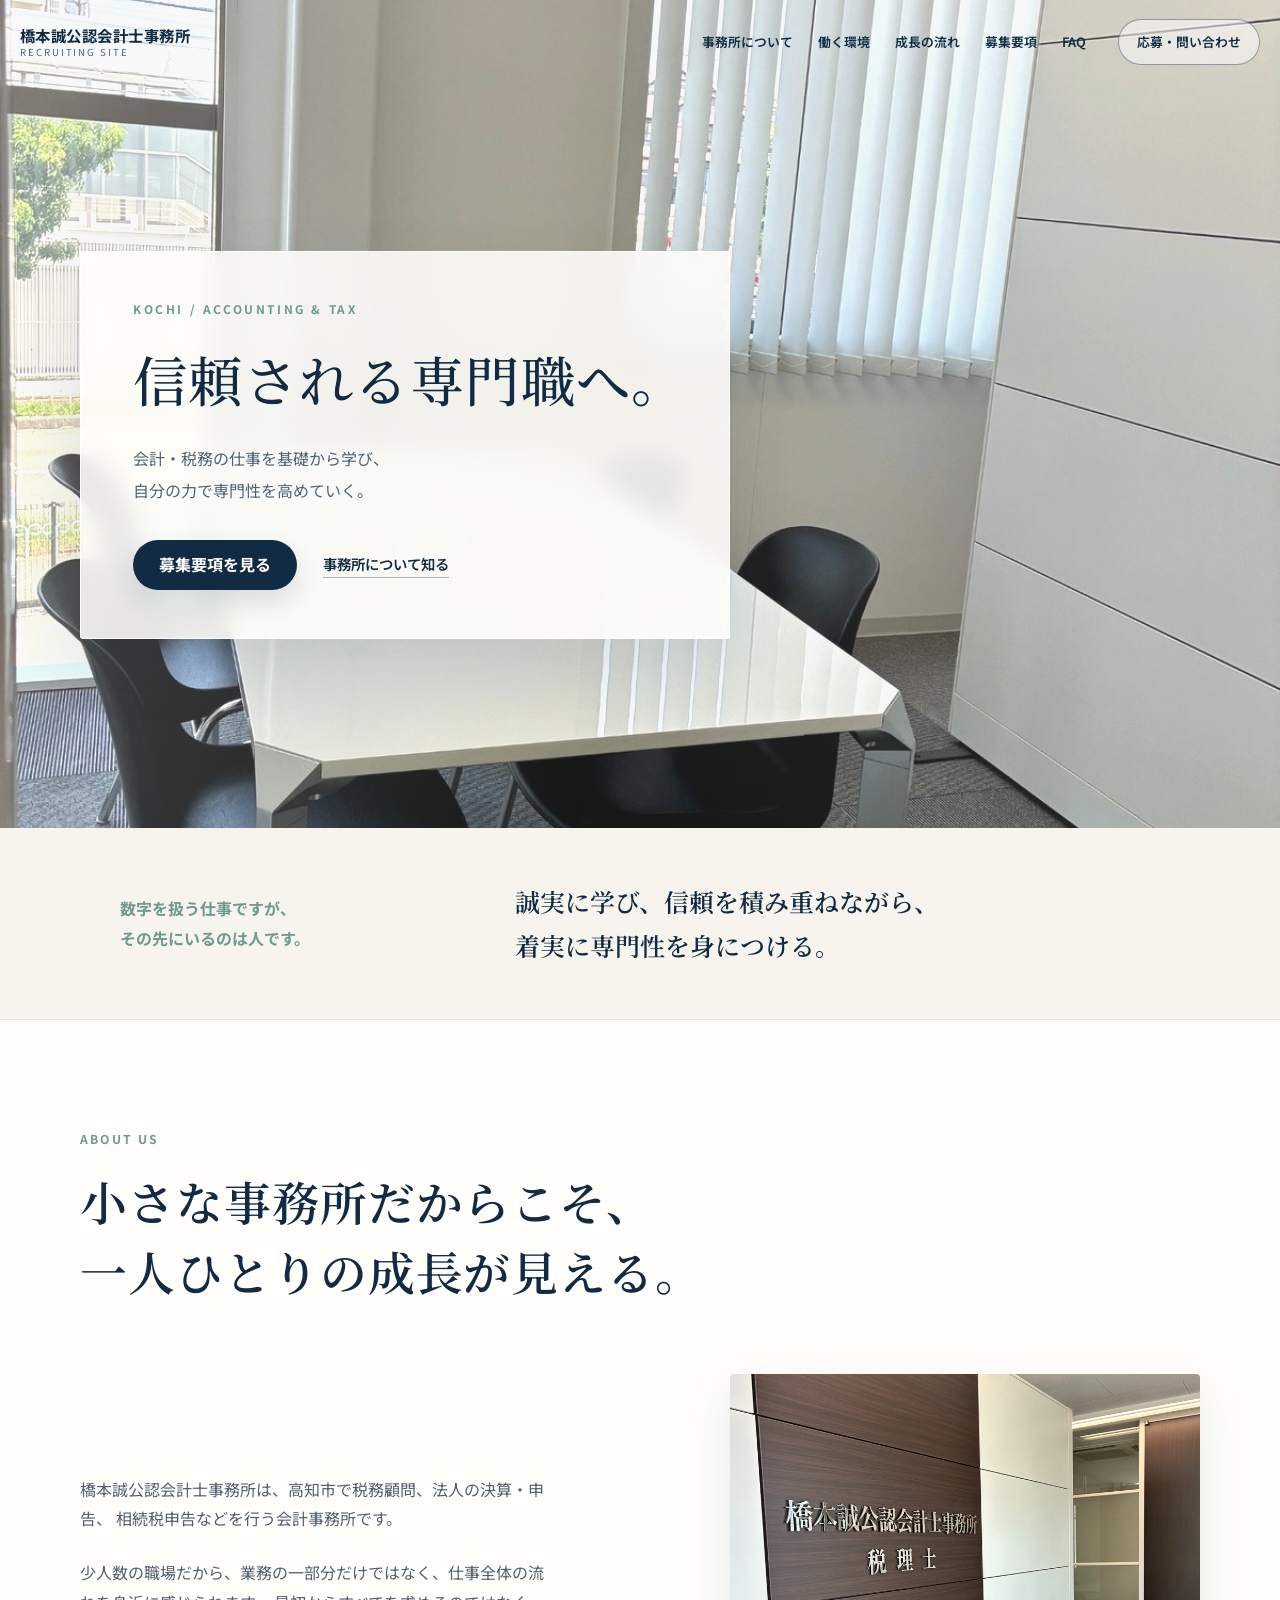
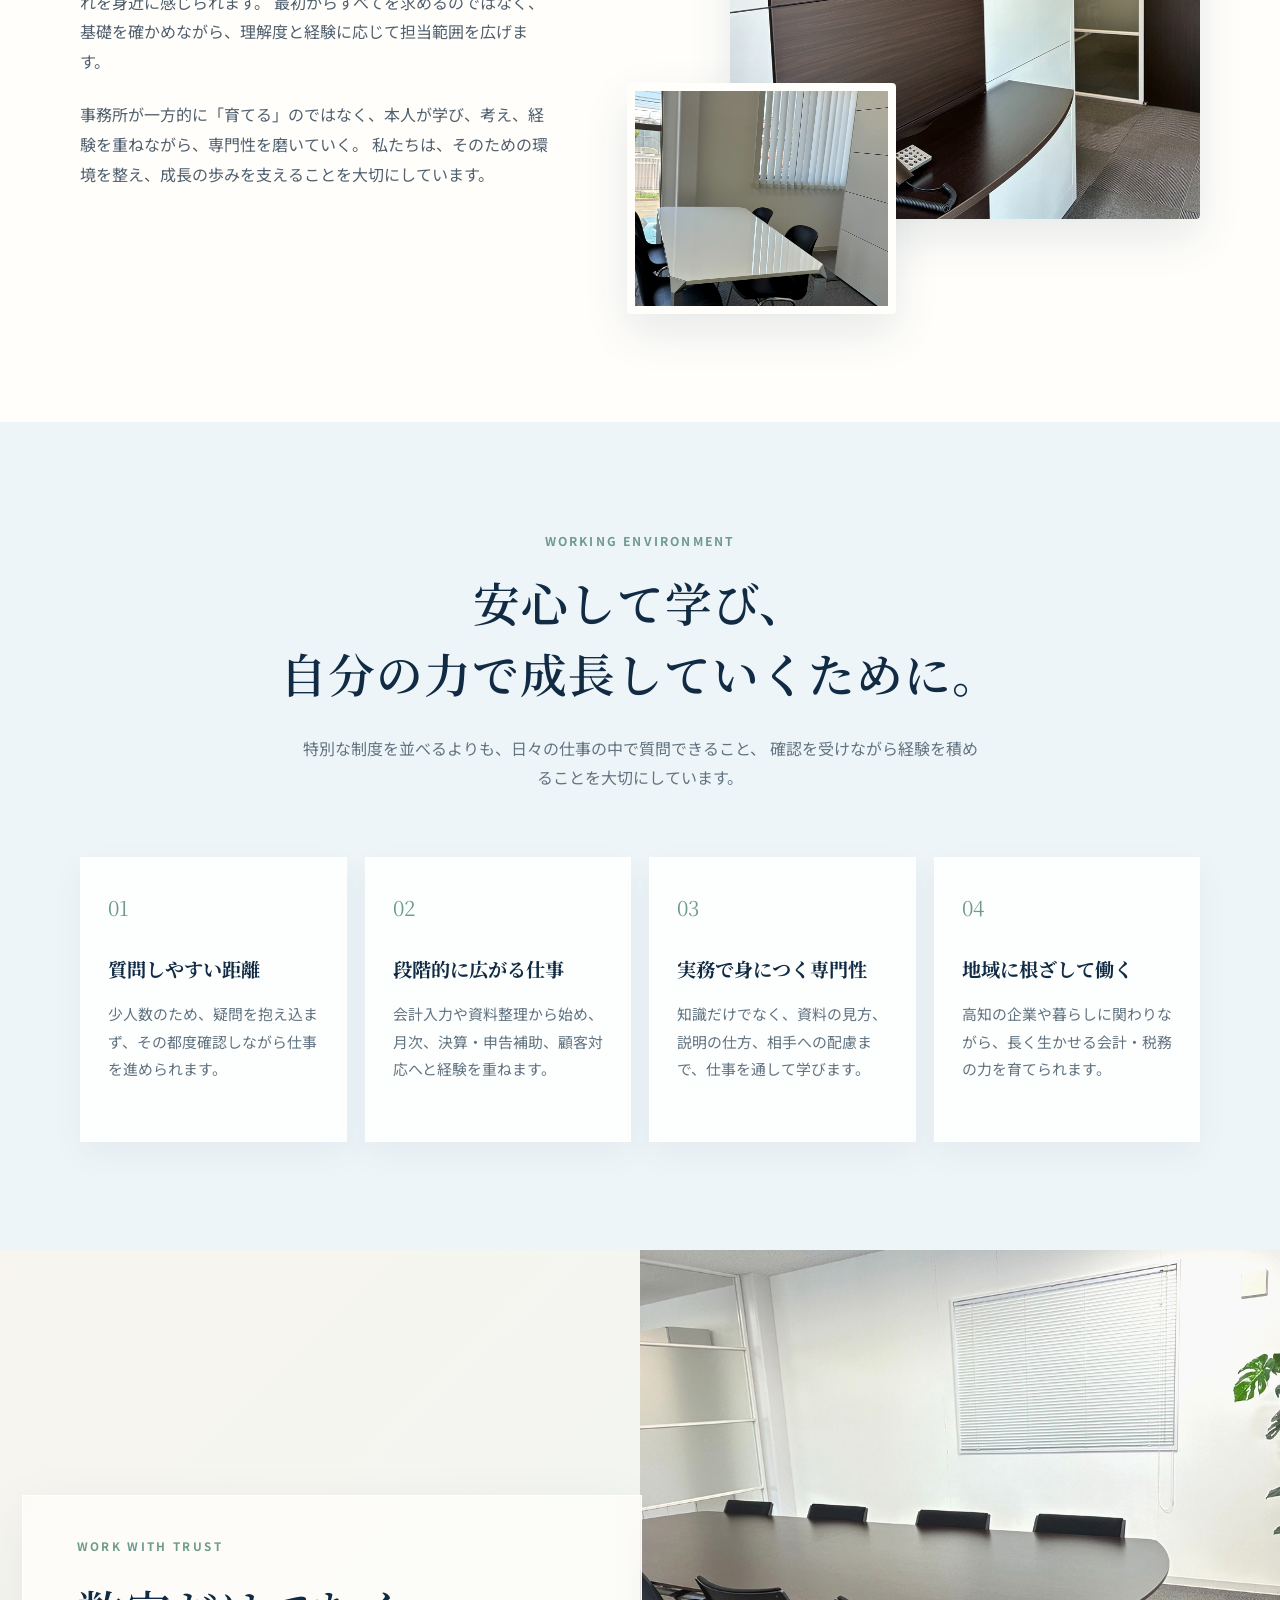
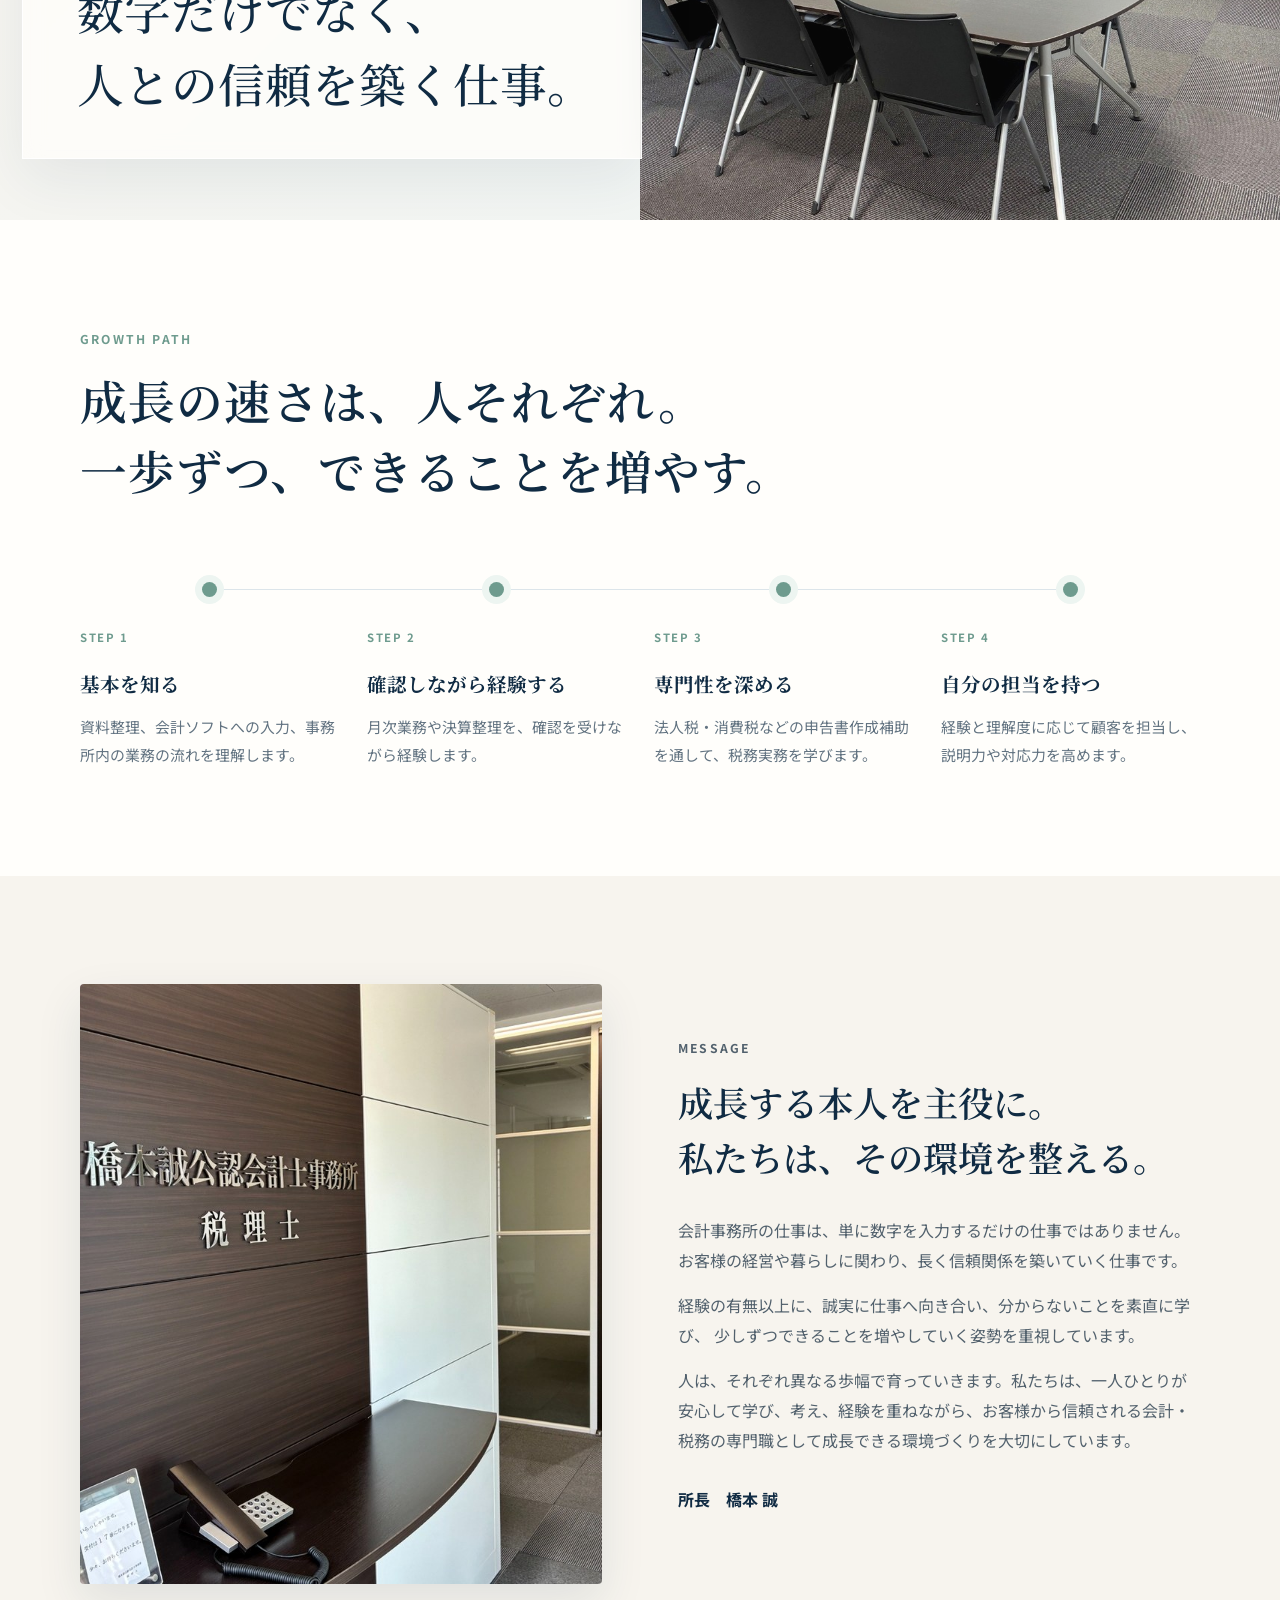
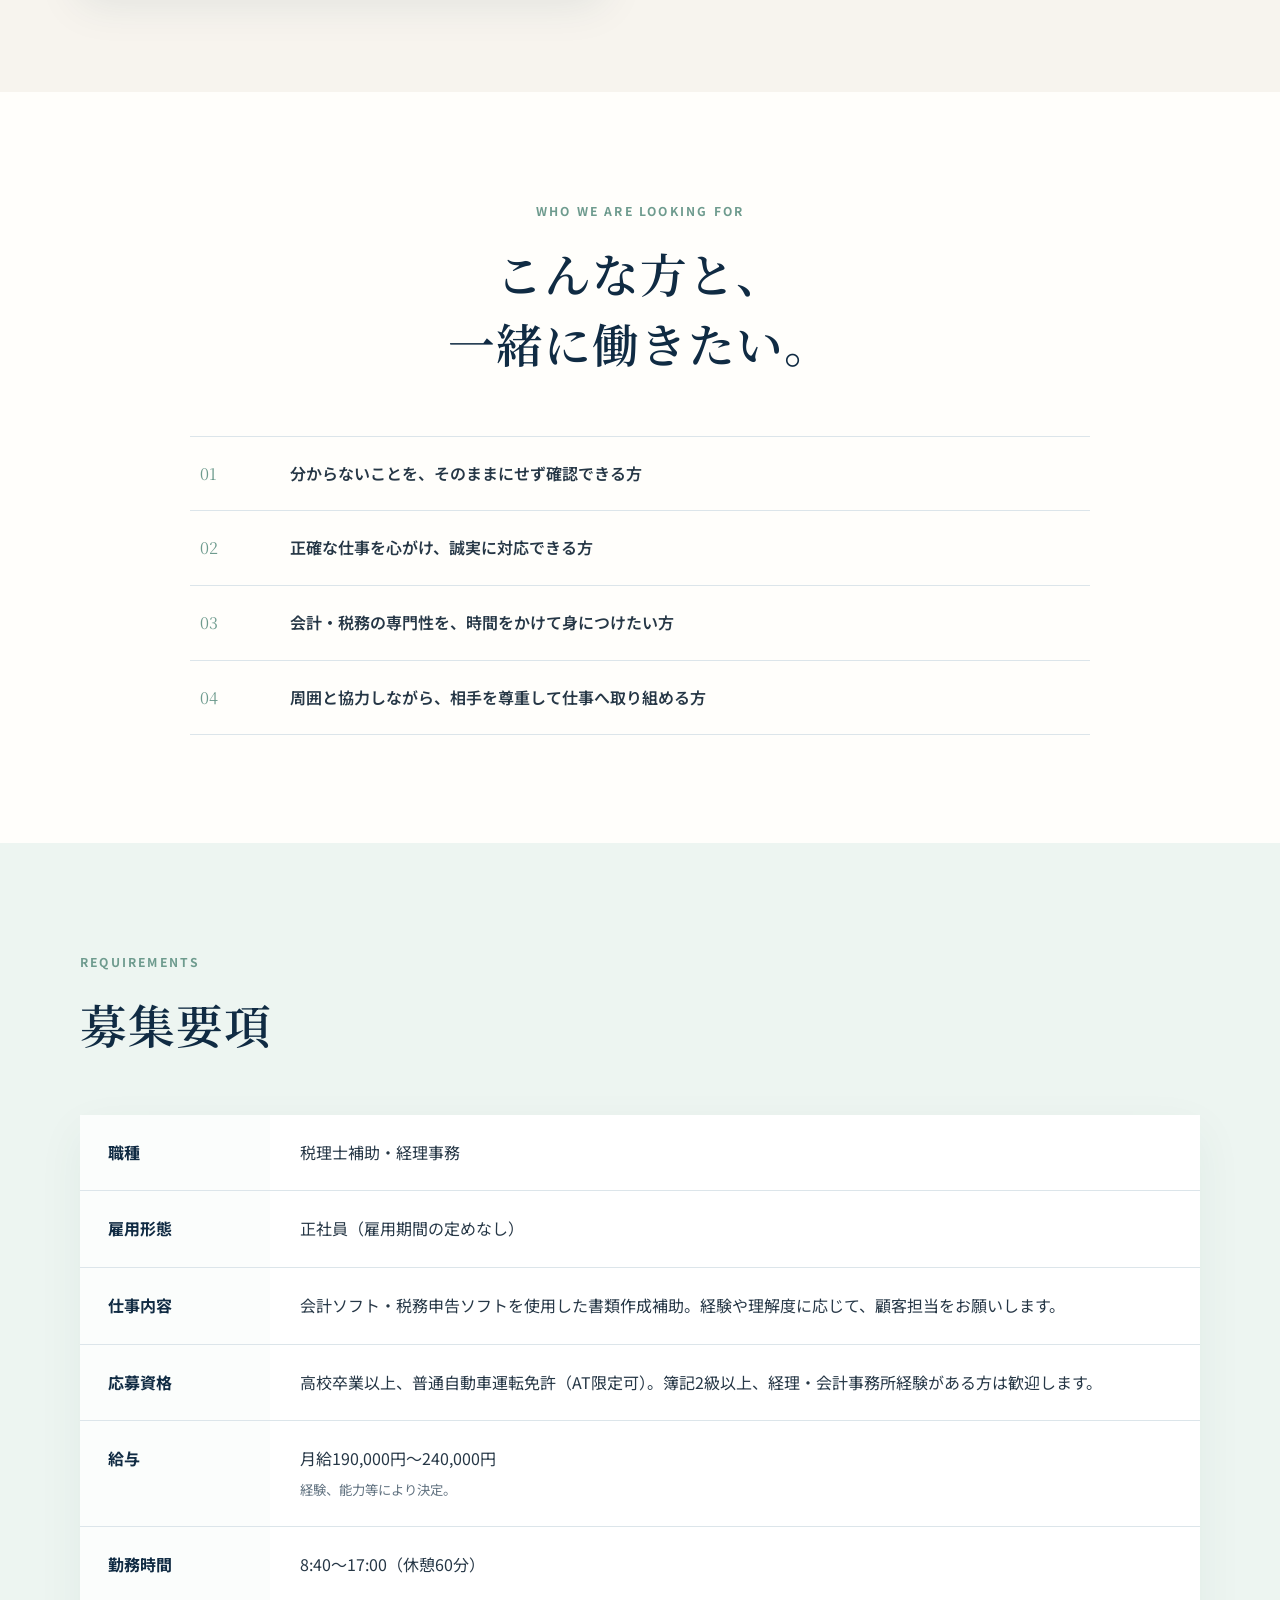
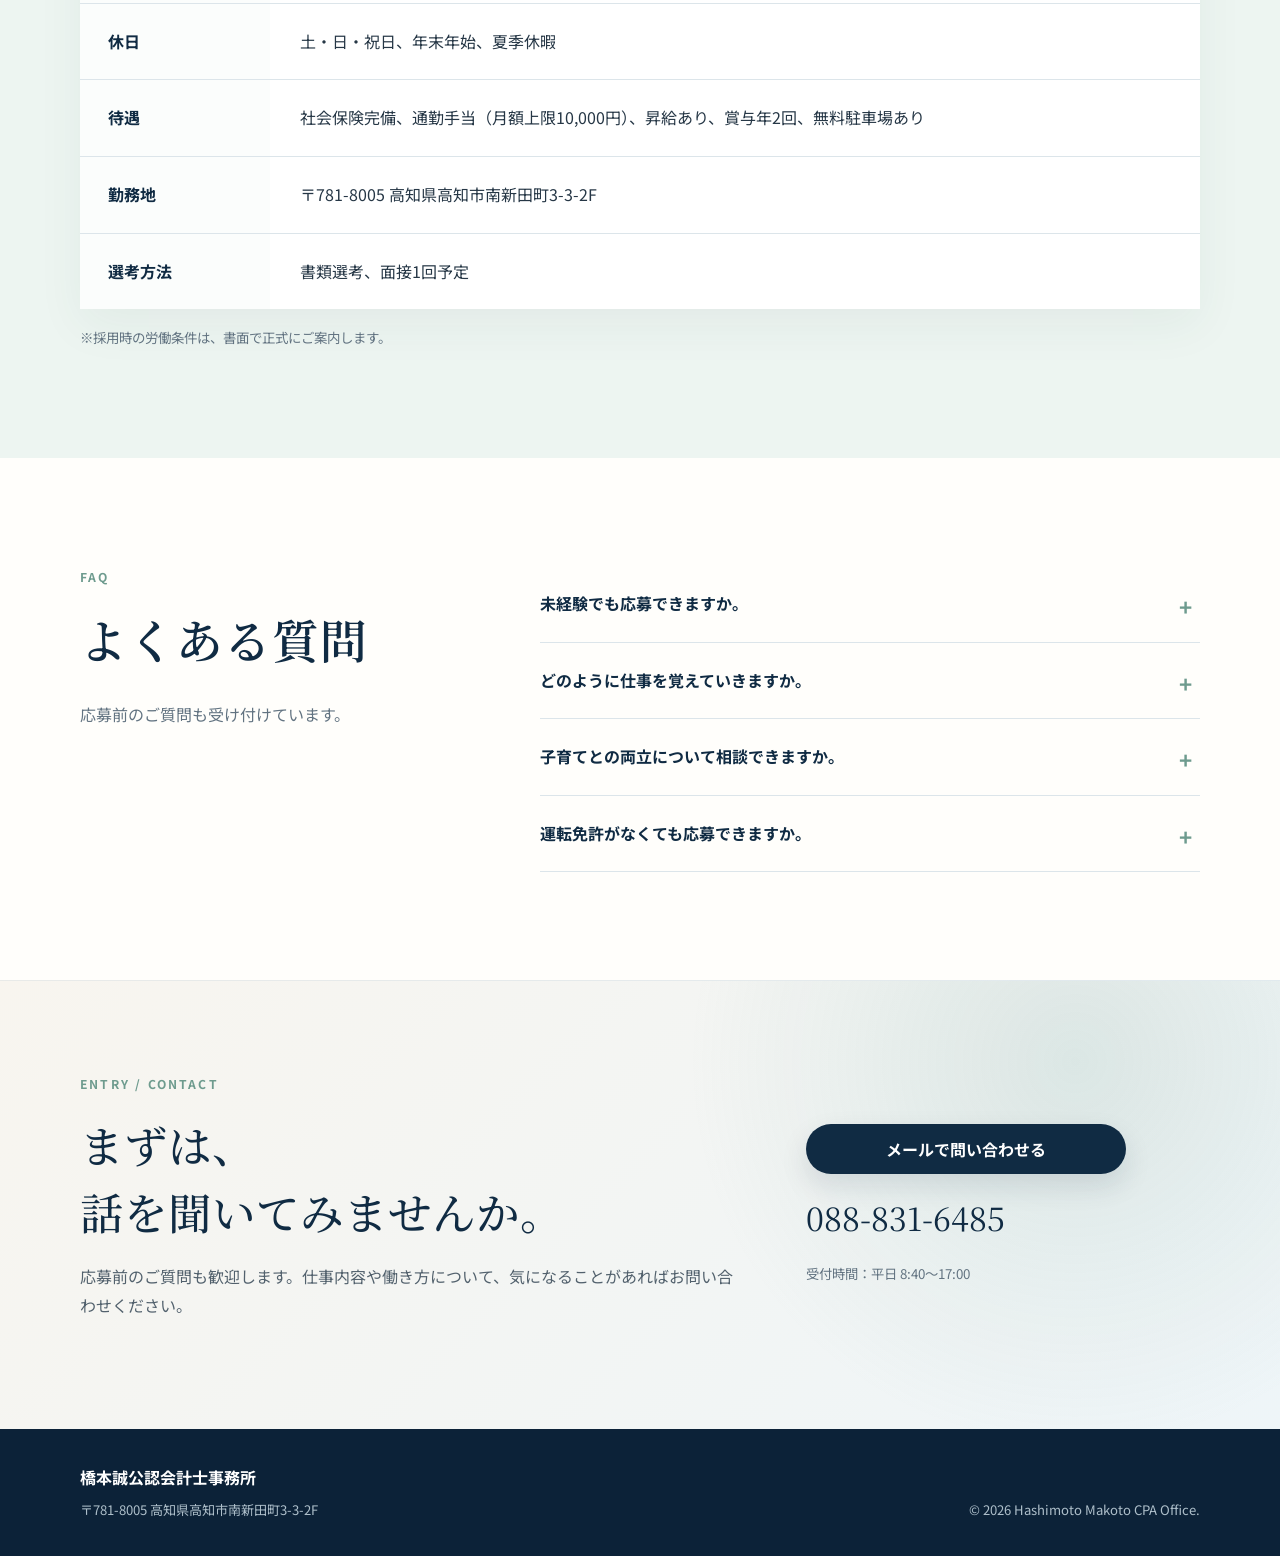
==== commit 3639ddf9: "Update index.html" ====
--- a/index.html
+++ b/index.html
@@ -297,9 +297,9 @@
 
       <div class="fit-list reveal">
         <div><span>01</span><p>分からないことを、そのままにせず確認できる方</p></div>
-        <div><span>02</span><p>正確さと誠実さを大切にできる方</p></div>
+        <div><span>02</span><p>正確な仕事を心がけ、誠実に対応できる方</p></div>
         <div><span>03</span><p>会計・税務の専門性を、時間をかけて身につけたい方</p></div>
-        <div><span>04</span><p>周囲と協力しながら、落ち着いて仕事に向き合える方</p></div>
+        <div><span>04</span><p>周囲と協力しながら、相手を尊重して仕事へ取り組める方</p></div>
       </div>
     </div>
   </section>
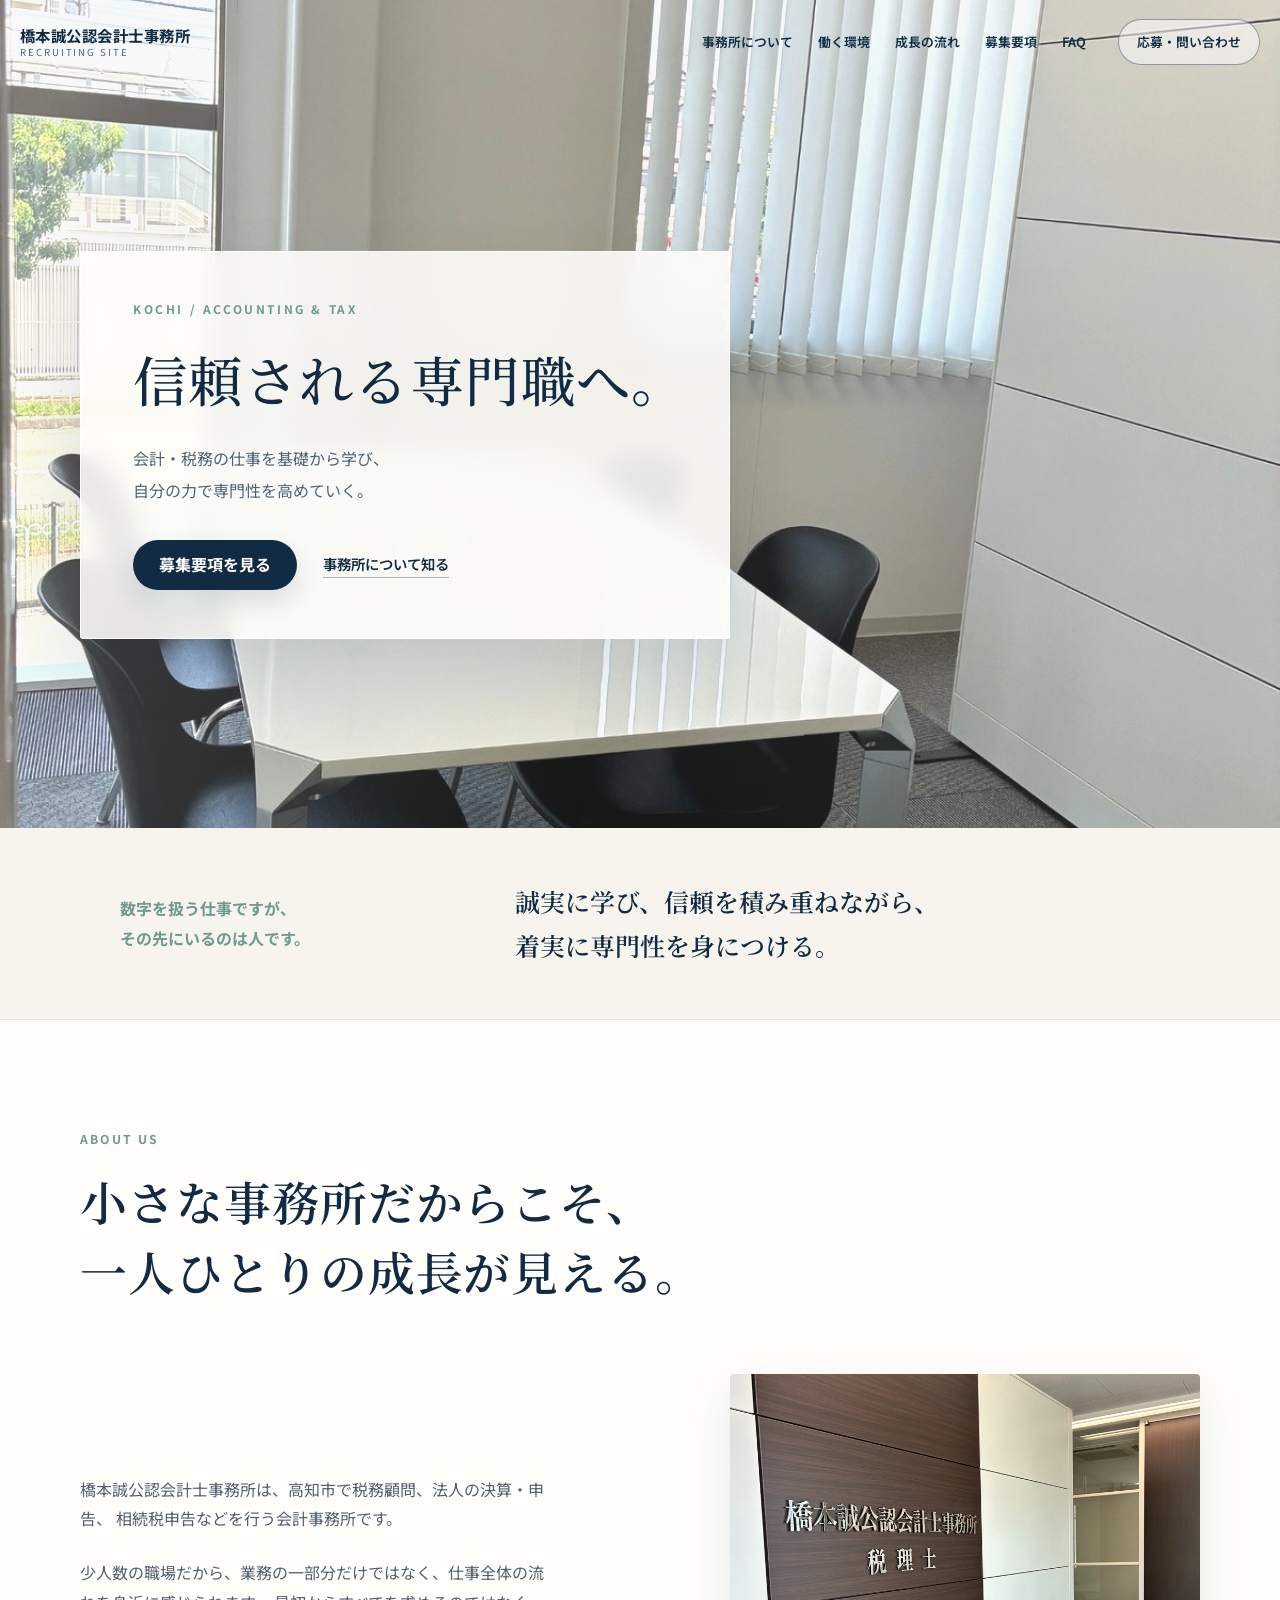
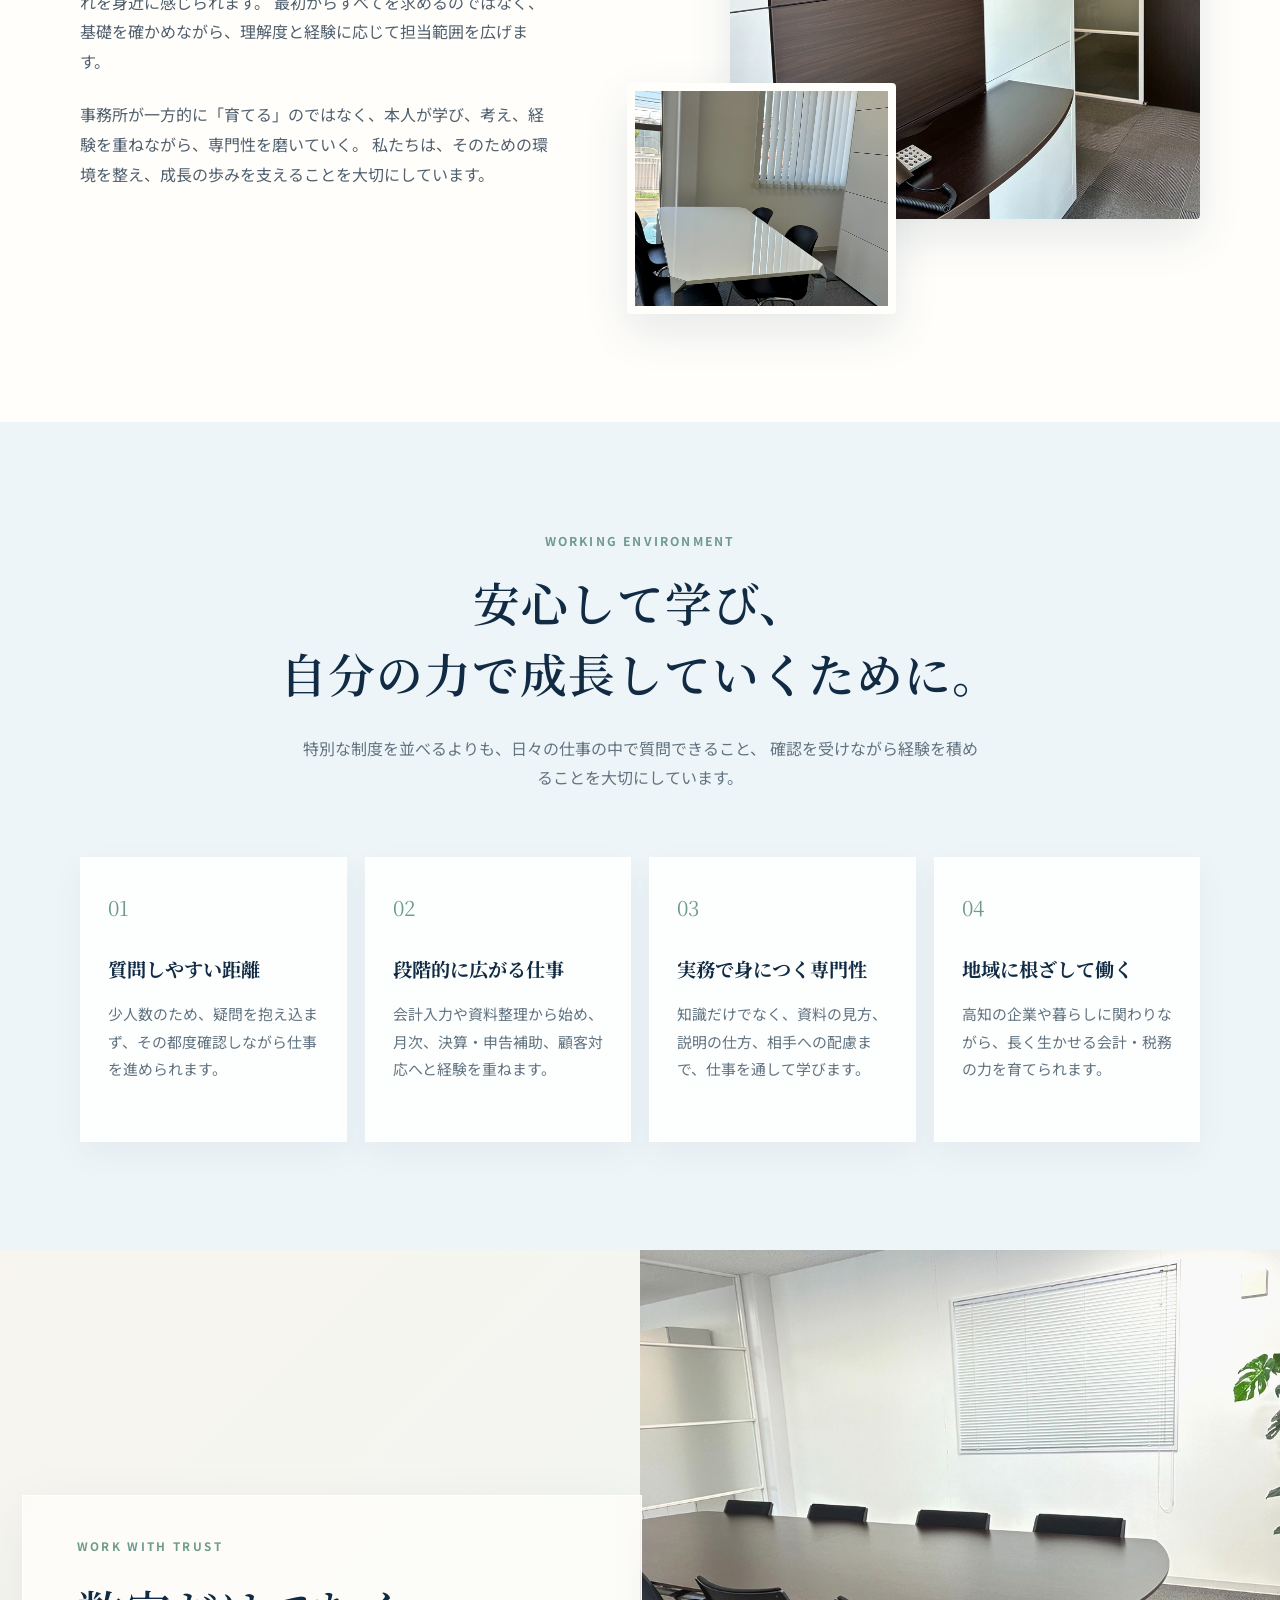
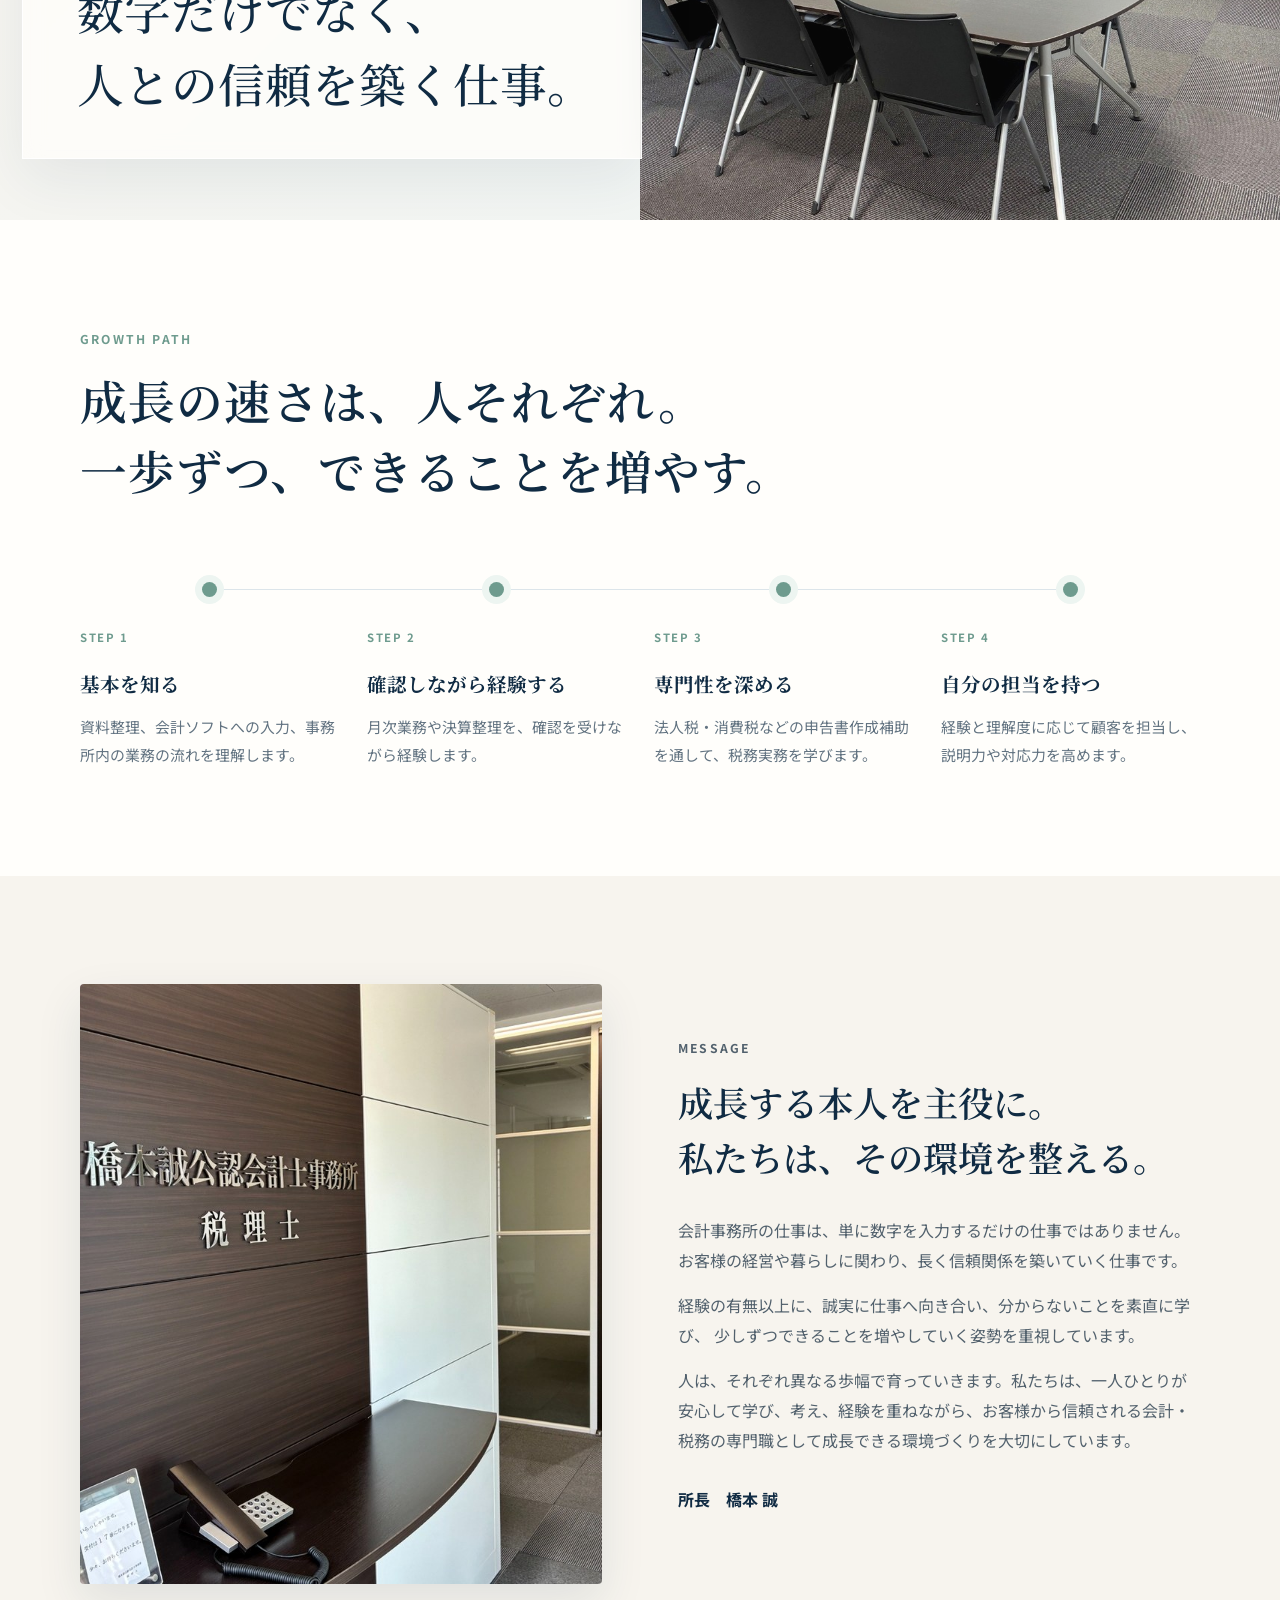
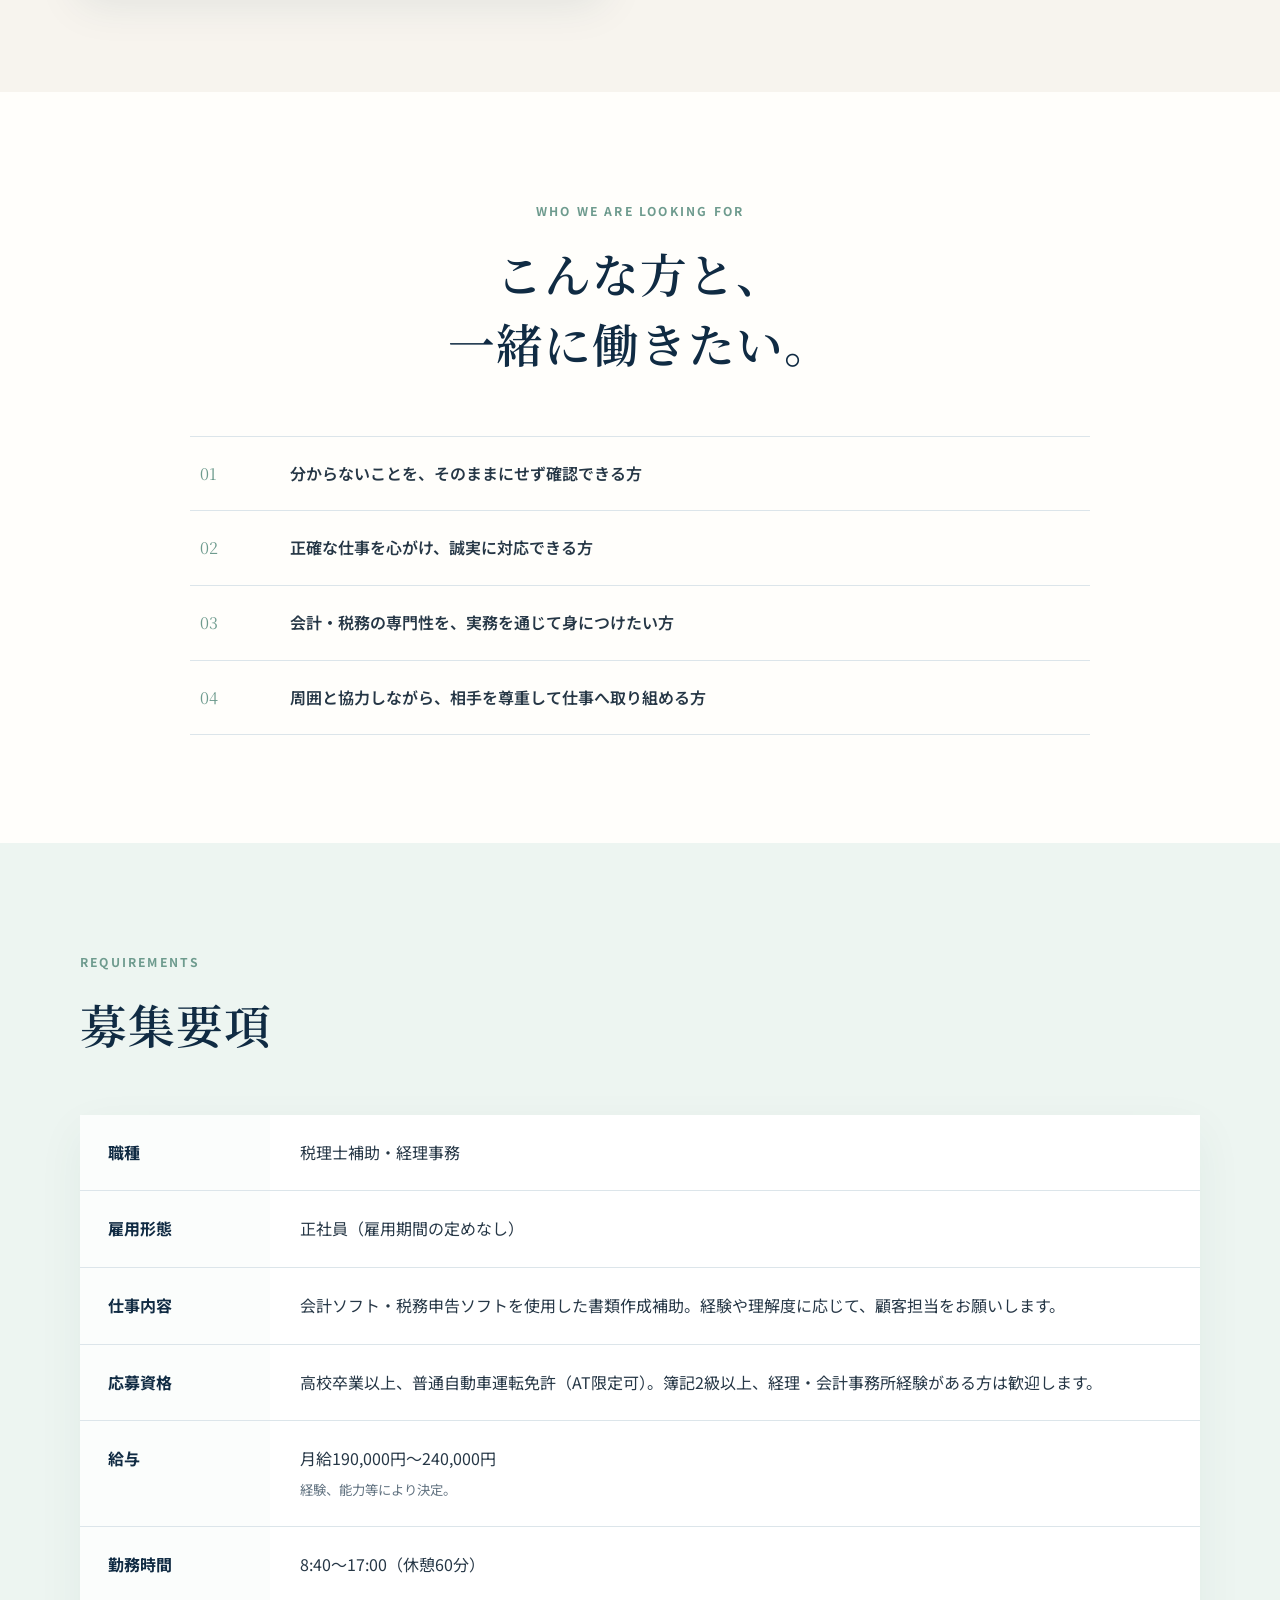
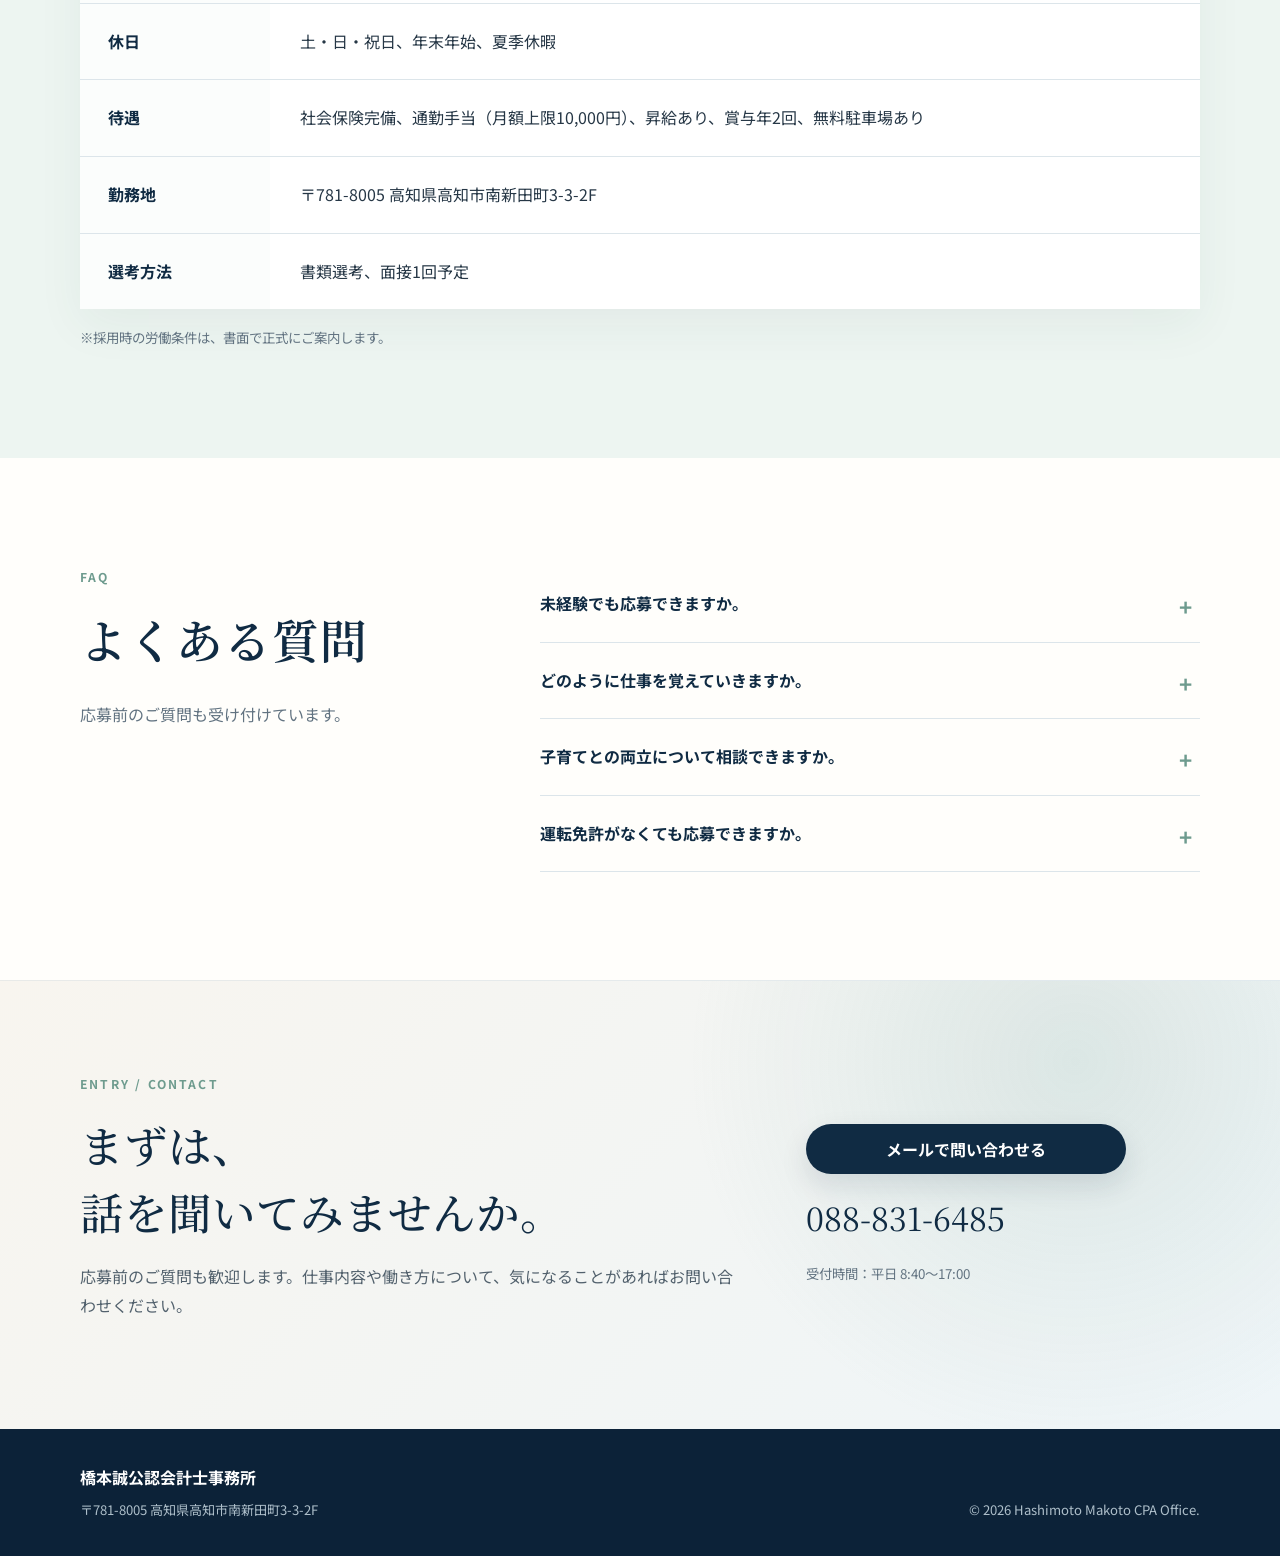
==== commit 4ce6bdba: "Update index.html" ====
--- a/index.html
+++ b/index.html
@@ -298,7 +298,7 @@
       <div class="fit-list reveal">
         <div><span>01</span><p>分からないことを、そのままにせず確認できる方</p></div>
         <div><span>02</span><p>正確な仕事を心がけ、誠実に対応できる方</p></div>
-        <div><span>03</span><p>会計・税務の専門性を、時間をかけて身につけたい方</p></div>
+        <div><span>03</span><p>会計・税務の専門性を、実務を通じて身につけたい方</p></div>
         <div><span>04</span><p>周囲と協力しながら、相手を尊重して仕事へ取り組める方</p></div>
       </div>
     </div>
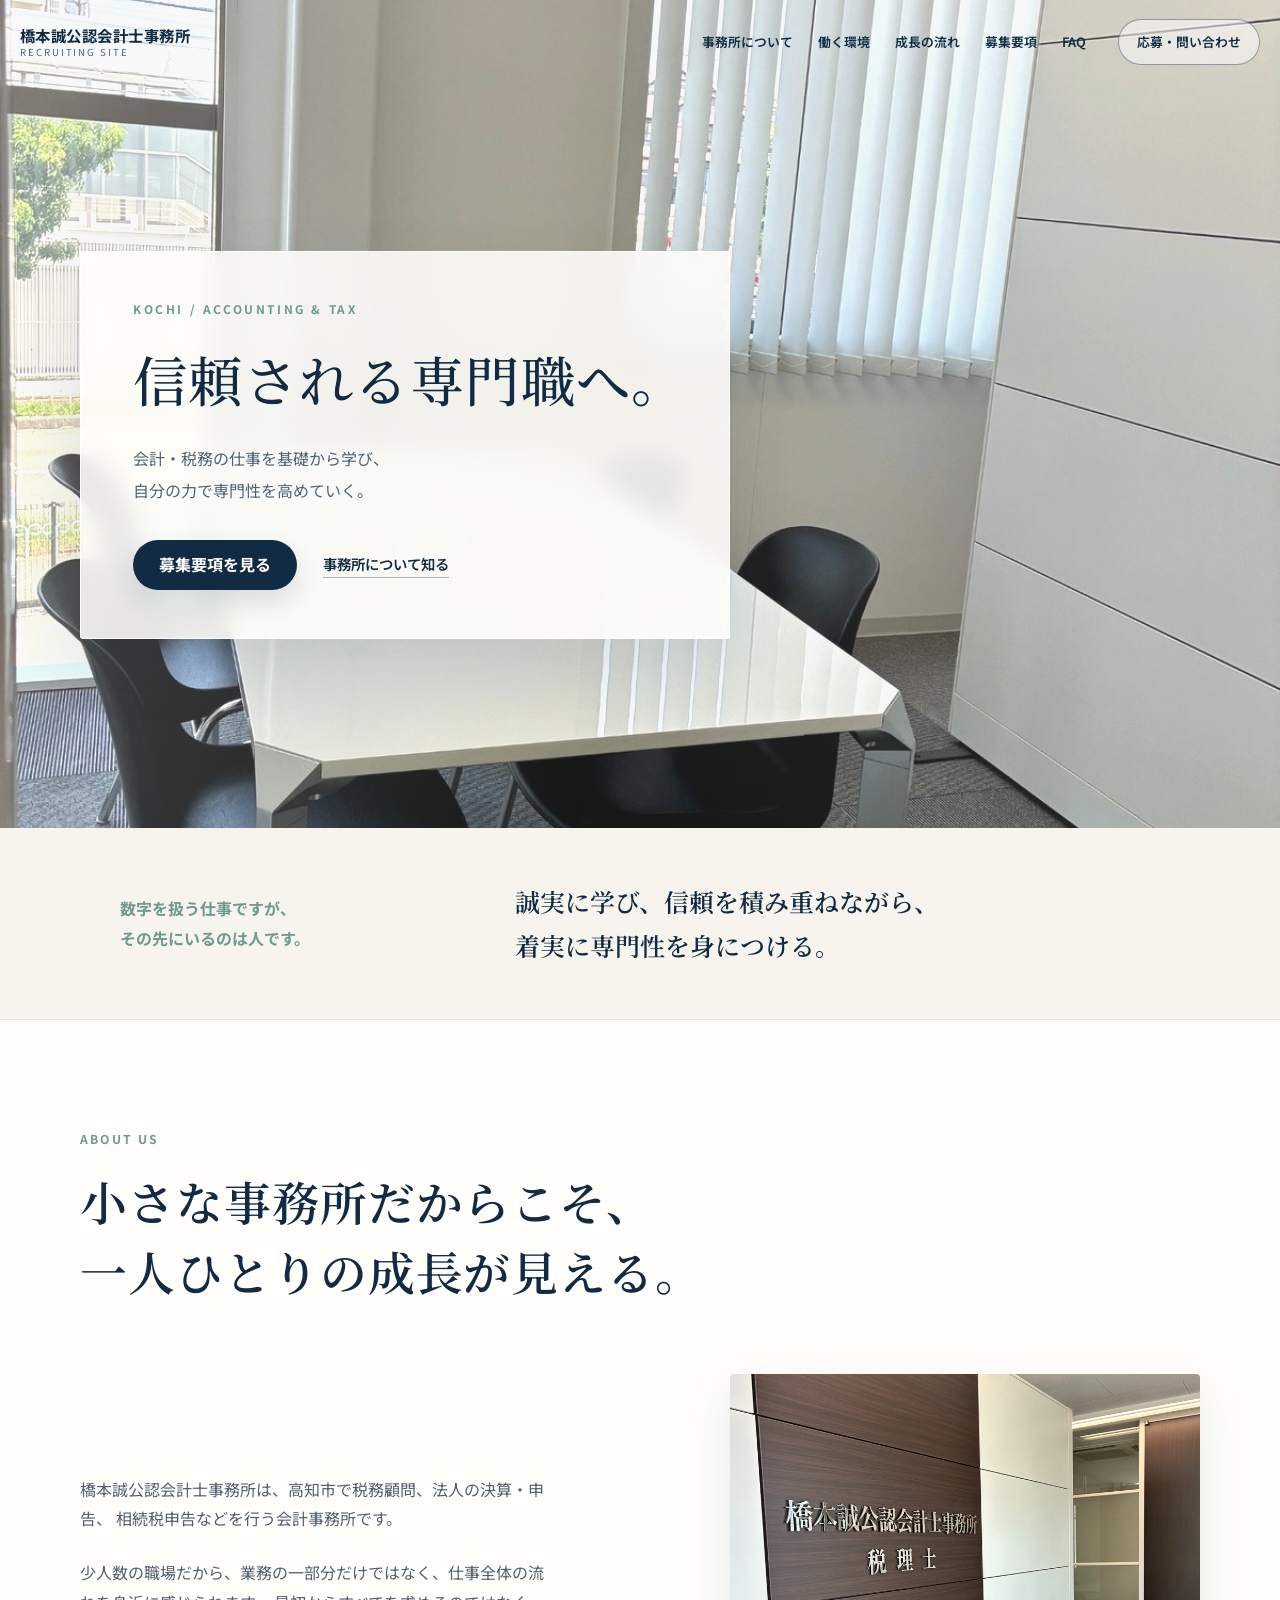
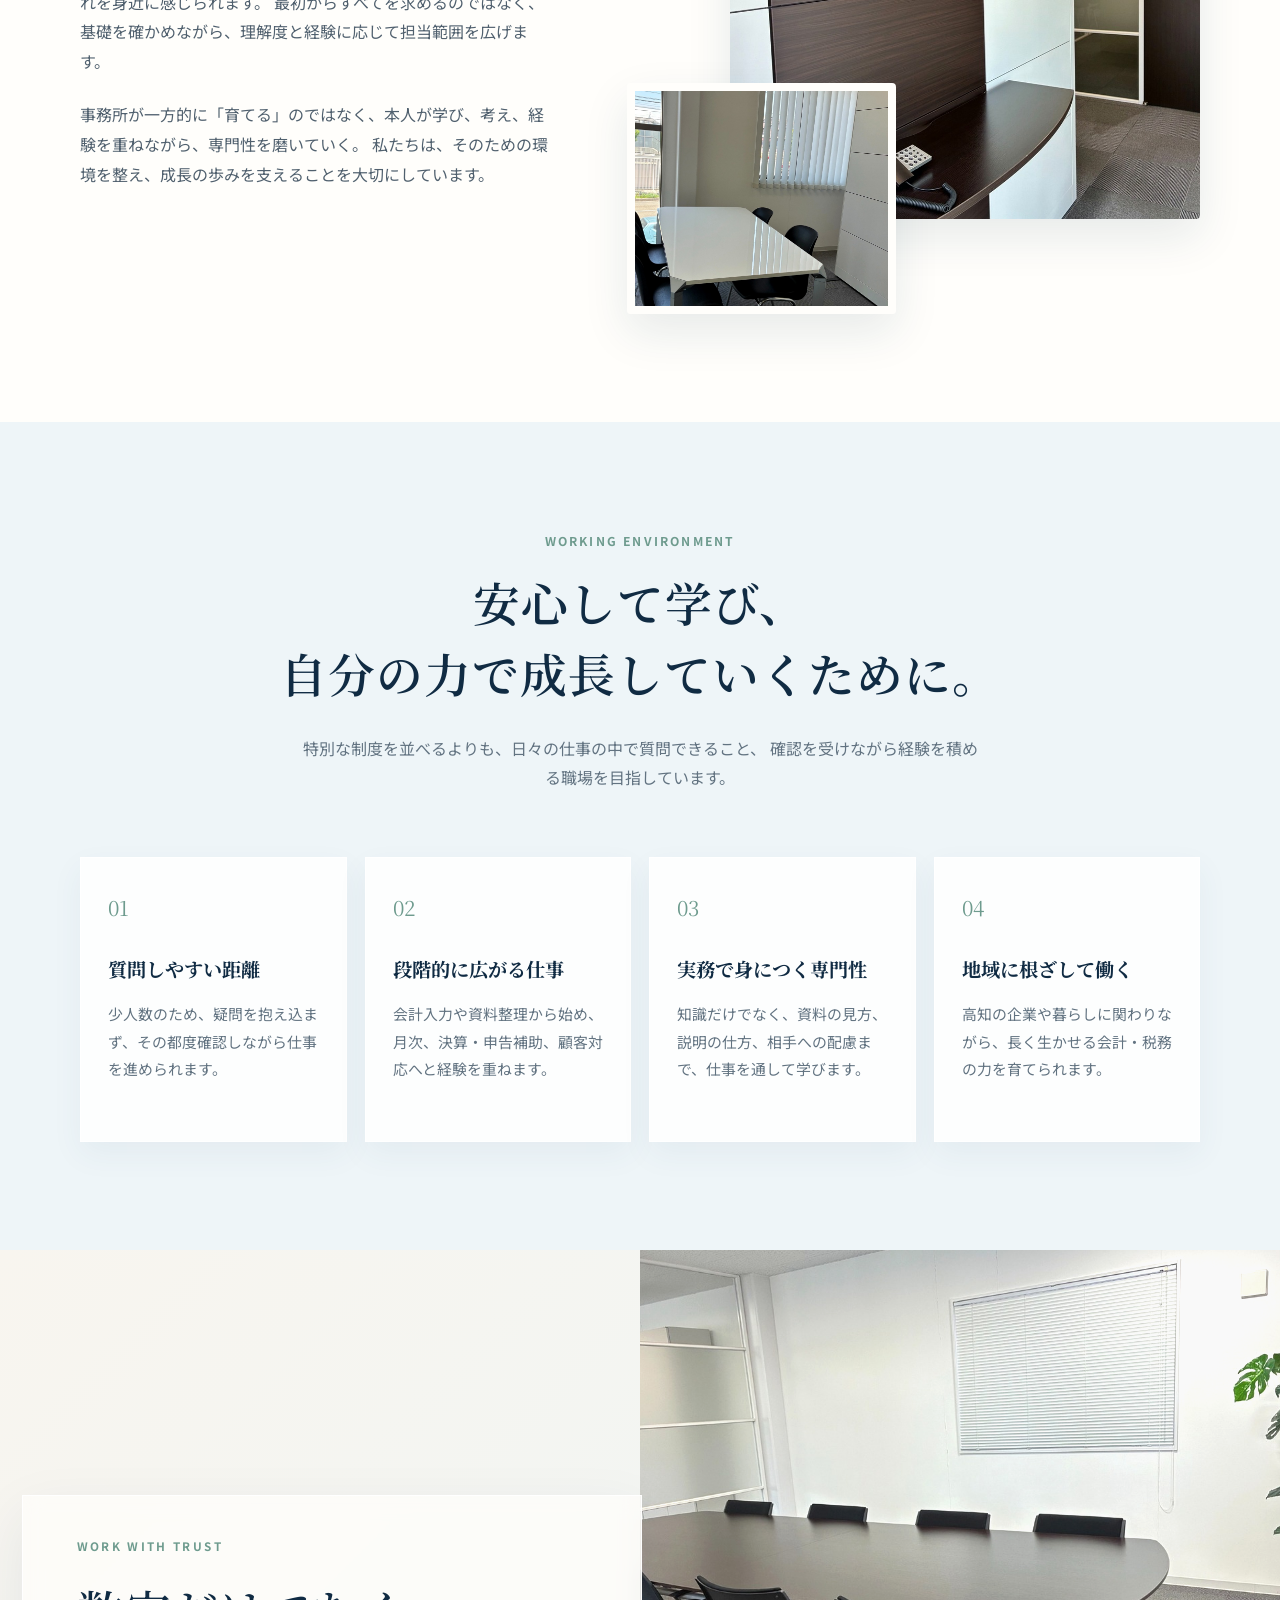
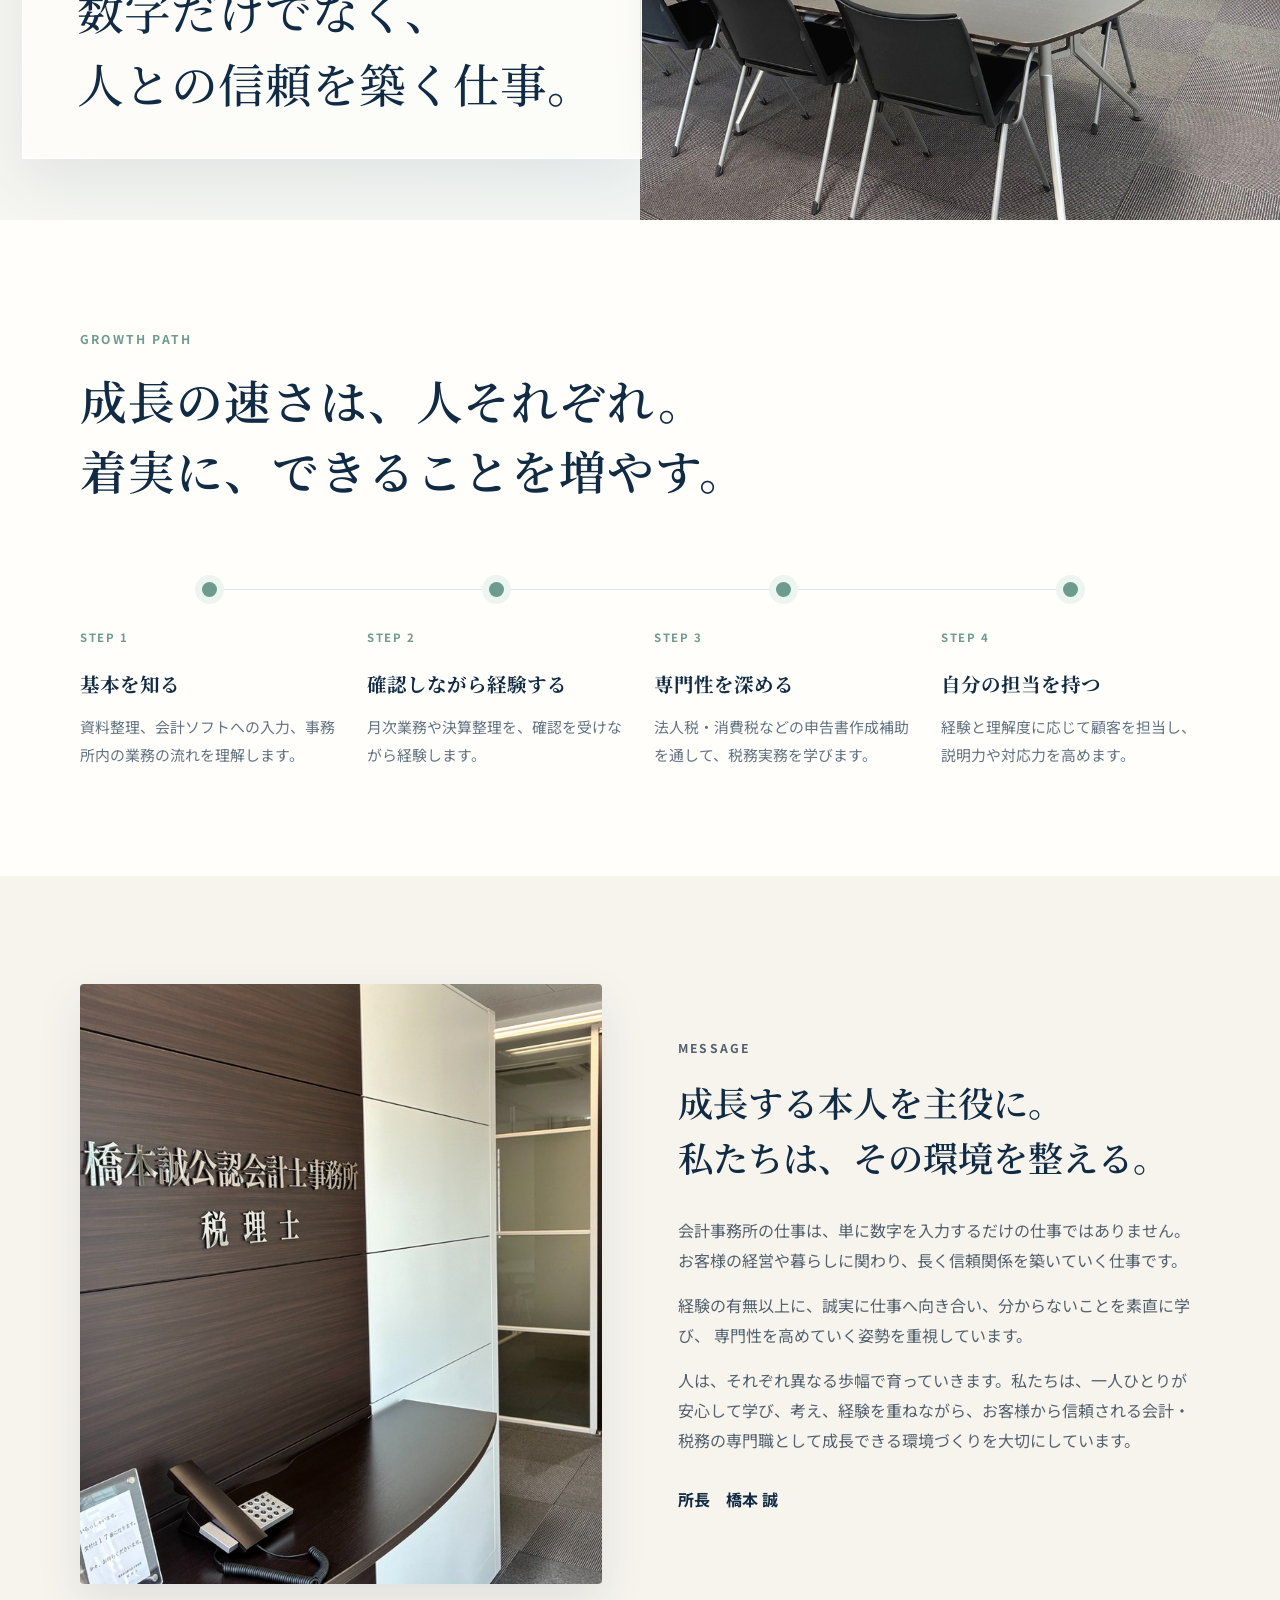
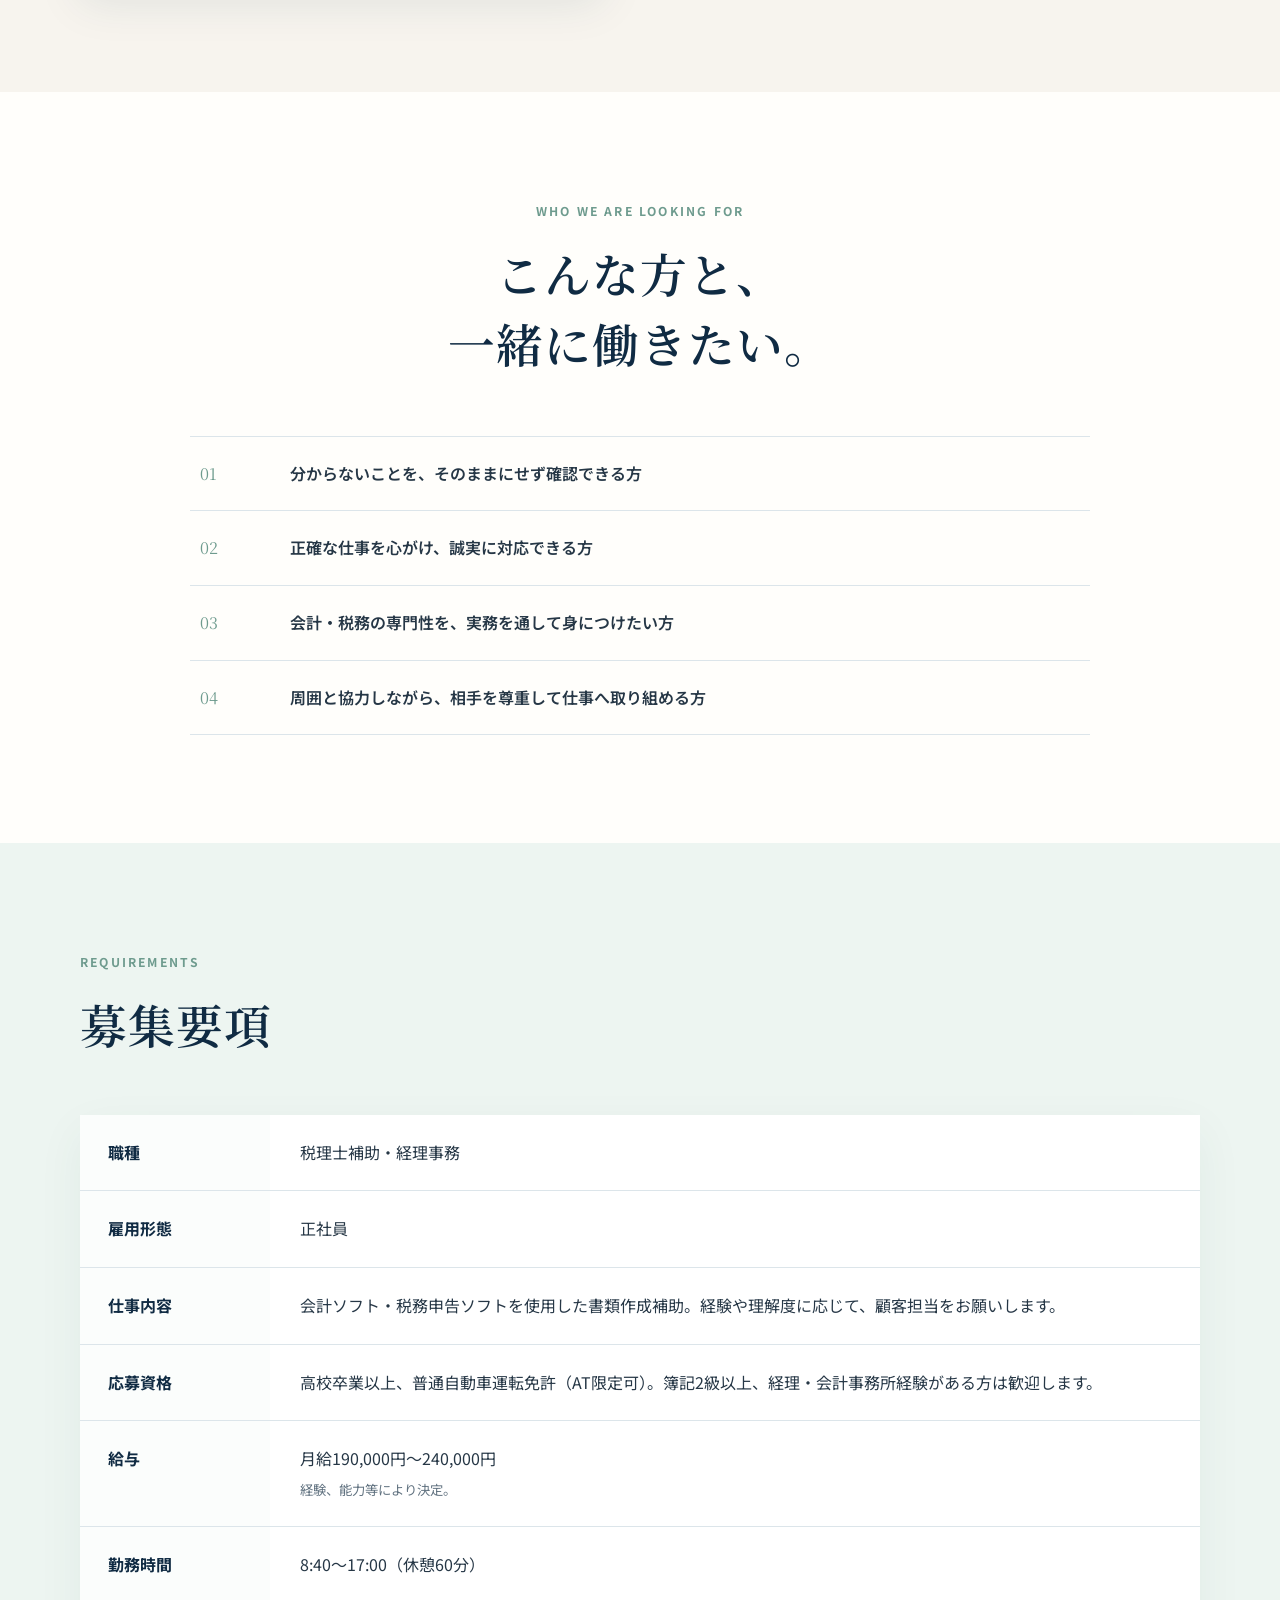
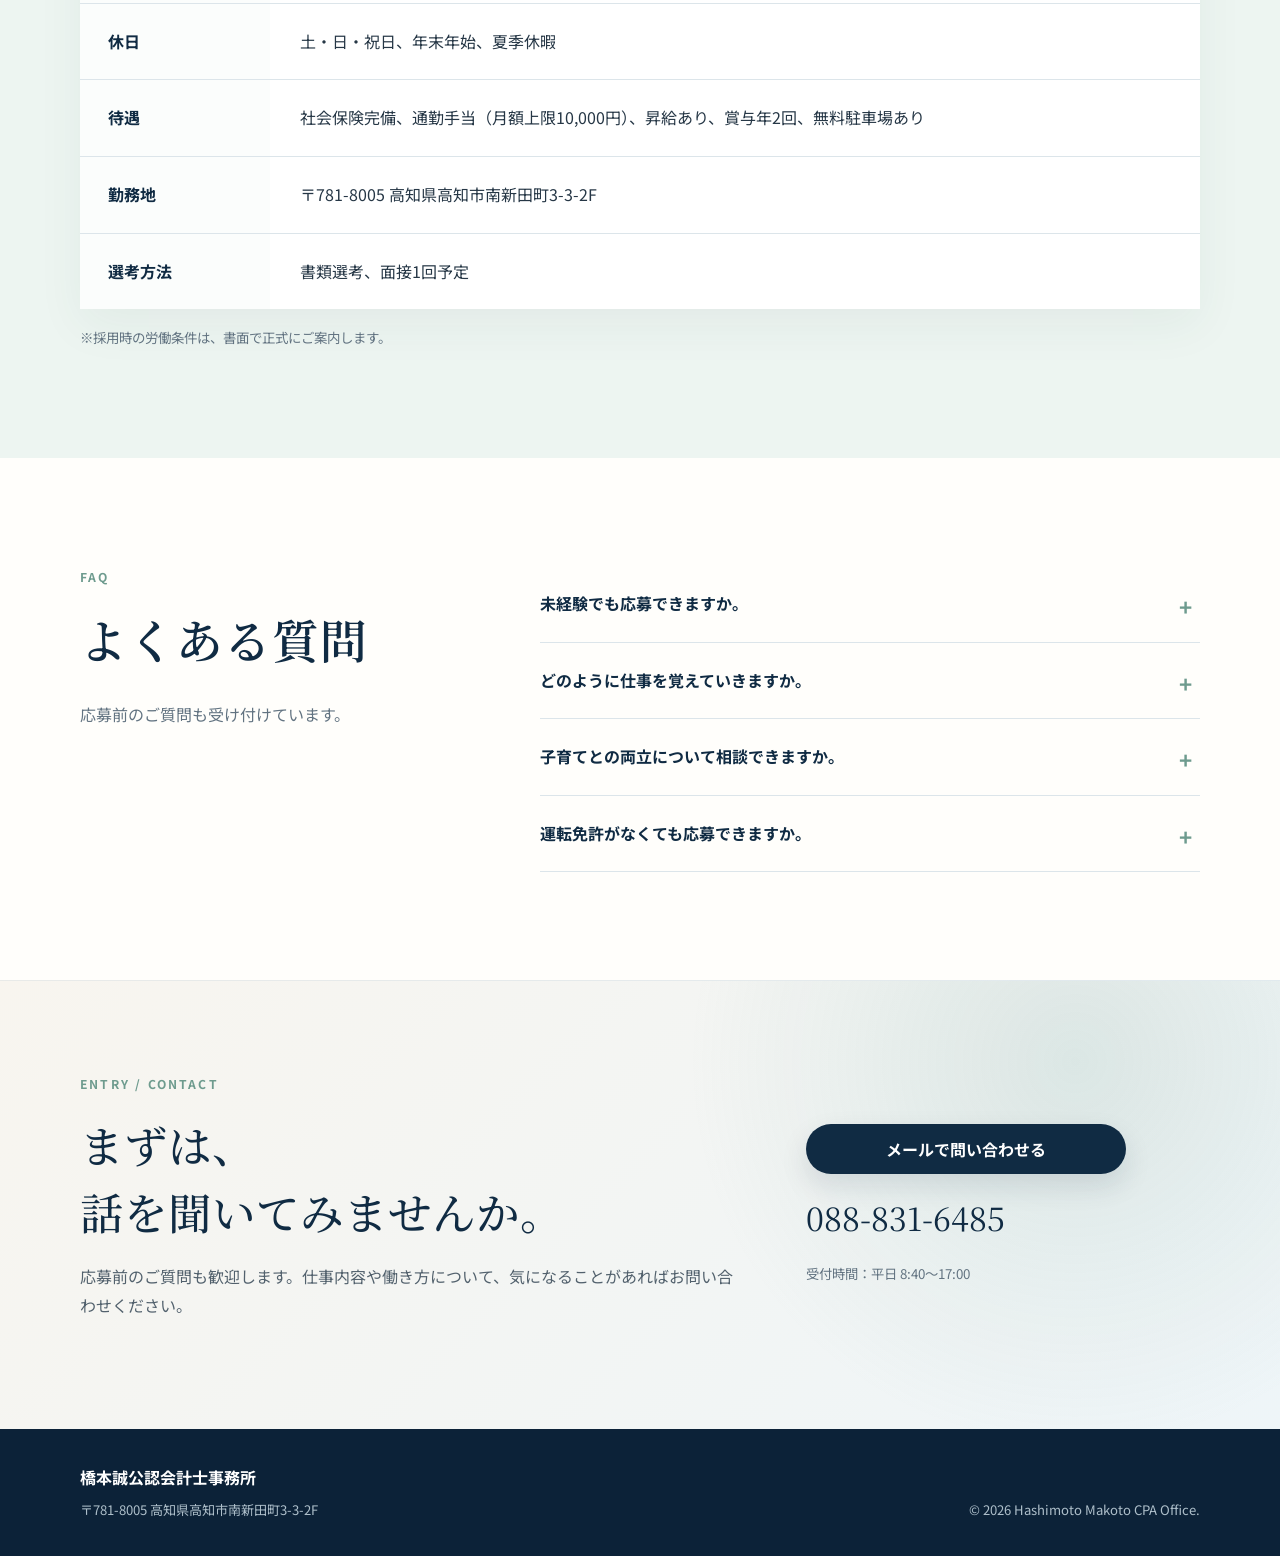
==== commit 0e92dc7b: "Update index.html" ====
--- a/index.html
+++ b/index.html
@@ -190,7 +190,7 @@
         <h2 class="heading-environment"><span>安心して学び、</span><span>自分の力で成長していくために。</span></h2>
         <p class="heading-description">
           特別な制度を並べるよりも、日々の仕事の中で質問できること、
-          確認を受けながら経験を積めることを大切にしています。
+          確認を受けながら経験を積める職場を目指しています。
         </p>
       </div>
 
@@ -231,7 +231,7 @@
     <div class="container">
       <div class="section-heading reveal">
         <p class="section-label">GROWTH PATH</p>
-        <h2 class="heading-growth"><span>成長の速さは、人それぞれ。</span><span>一歩ずつ、できることを増やす。</span></h2>
+        <h2 class="heading-growth"><span>成長の速さは、人それぞれ。</span><span>着実に、できることを増やす。</span></h2>
       </div>
 
       <div class="timeline">
@@ -278,7 +278,7 @@
         </p>
         <p>
           経験の有無以上に、誠実に仕事へ向き合い、分からないことを素直に学び、
-          少しずつできることを増やしていく姿勢を重視しています。
+          専門性を高めていく姿勢を重視しています。
         </p>
         <p>
           人は、それぞれ異なる歩幅で育っていきます。私たちは、一人ひとりが安心して学び、考え、経験を重ねながら、お客様から信頼される会計・税務の専門職として成長できる環境づくりを大切にしています。
@@ -298,7 +298,7 @@
       <div class="fit-list reveal">
         <div><span>01</span><p>分からないことを、そのままにせず確認できる方</p></div>
         <div><span>02</span><p>正確な仕事を心がけ、誠実に対応できる方</p></div>
-        <div><span>03</span><p>会計・税務の専門性を、実務を通じて身につけたい方</p></div>
+        <div><span>03</span><p>会計・税務の専門性を、実務を通して身につけたい方</p></div>
         <div><span>04</span><p>周囲と協力しながら、相手を尊重して仕事へ取り組める方</p></div>
       </div>
     </div>
@@ -313,7 +313,7 @@
 
       <dl class="requirements reveal">
         <div><dt>職種</dt><dd>税理士補助・経理事務</dd></div>
-        <div><dt>雇用形態</dt><dd>正社員（雇用期間の定めなし）</dd></div>
+        <div><dt>雇用形態</dt><dd>正社員</dd></div>
         <div><dt>仕事内容</dt><dd>会計ソフト・税務申告ソフトを使用した書類作成補助。経験や理解度に応じて、顧客担当をお願いします。</dd></div>
         <div><dt>応募資格</dt><dd>高校卒業以上、普通自動車運転免許（AT限定可）。簿記2級以上、経理・会計事務所経験がある方は歓迎します。</dd></div>
         <div><dt>給与</dt><dd>月給190,000円〜240,000円<br><small>経験、能力等により決定。</small></dd></div>
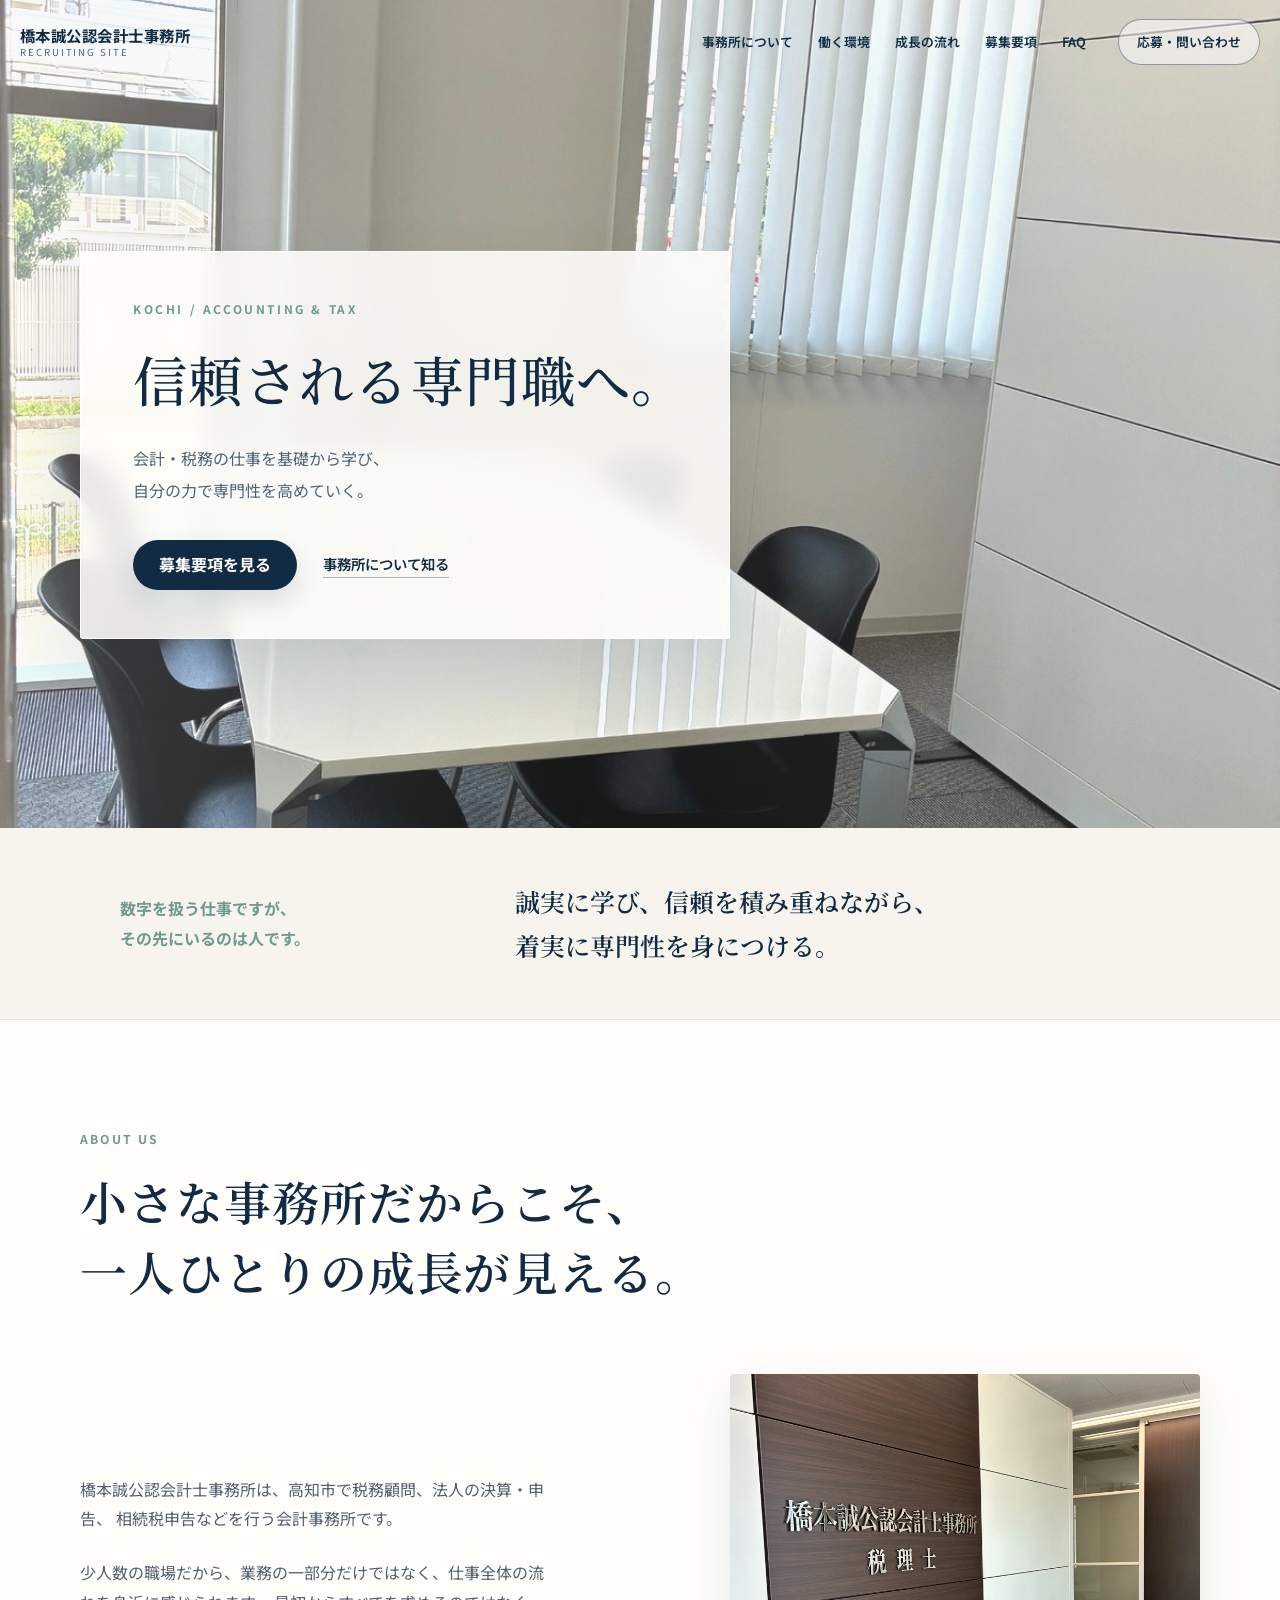
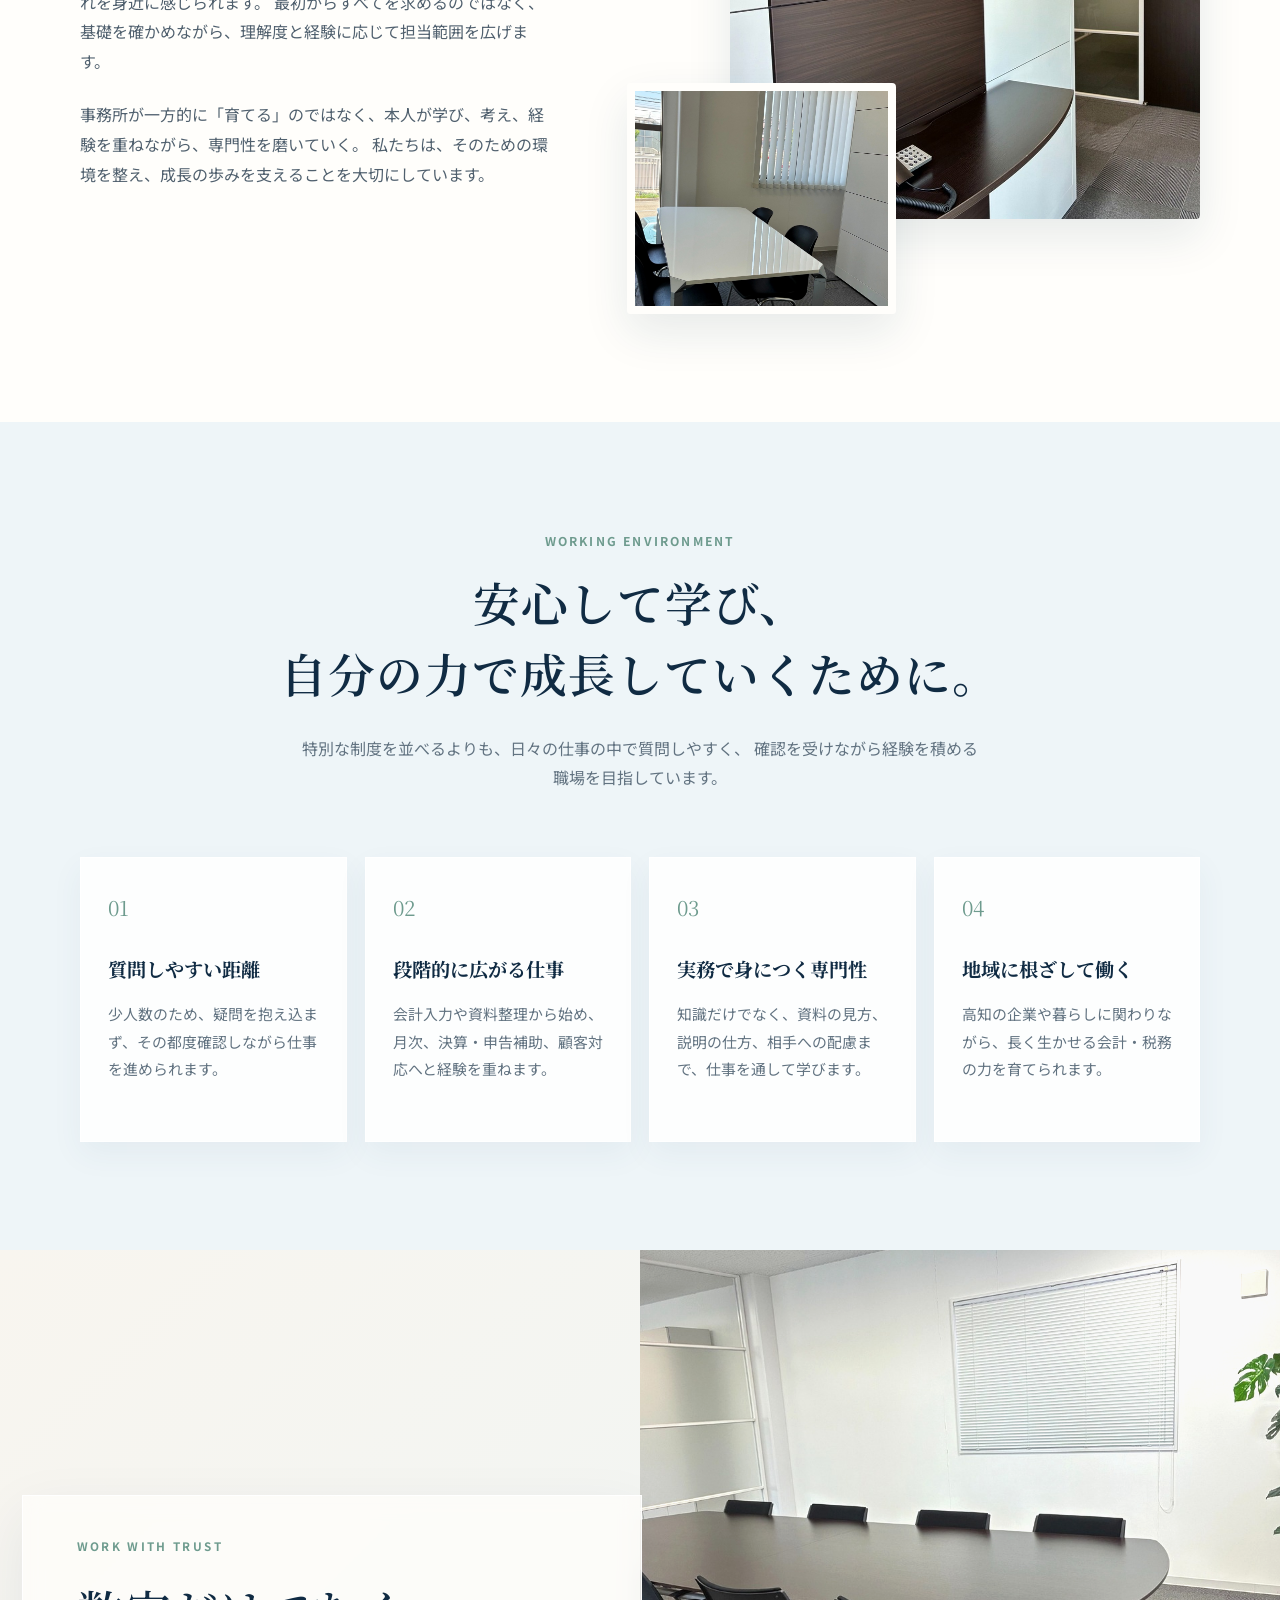
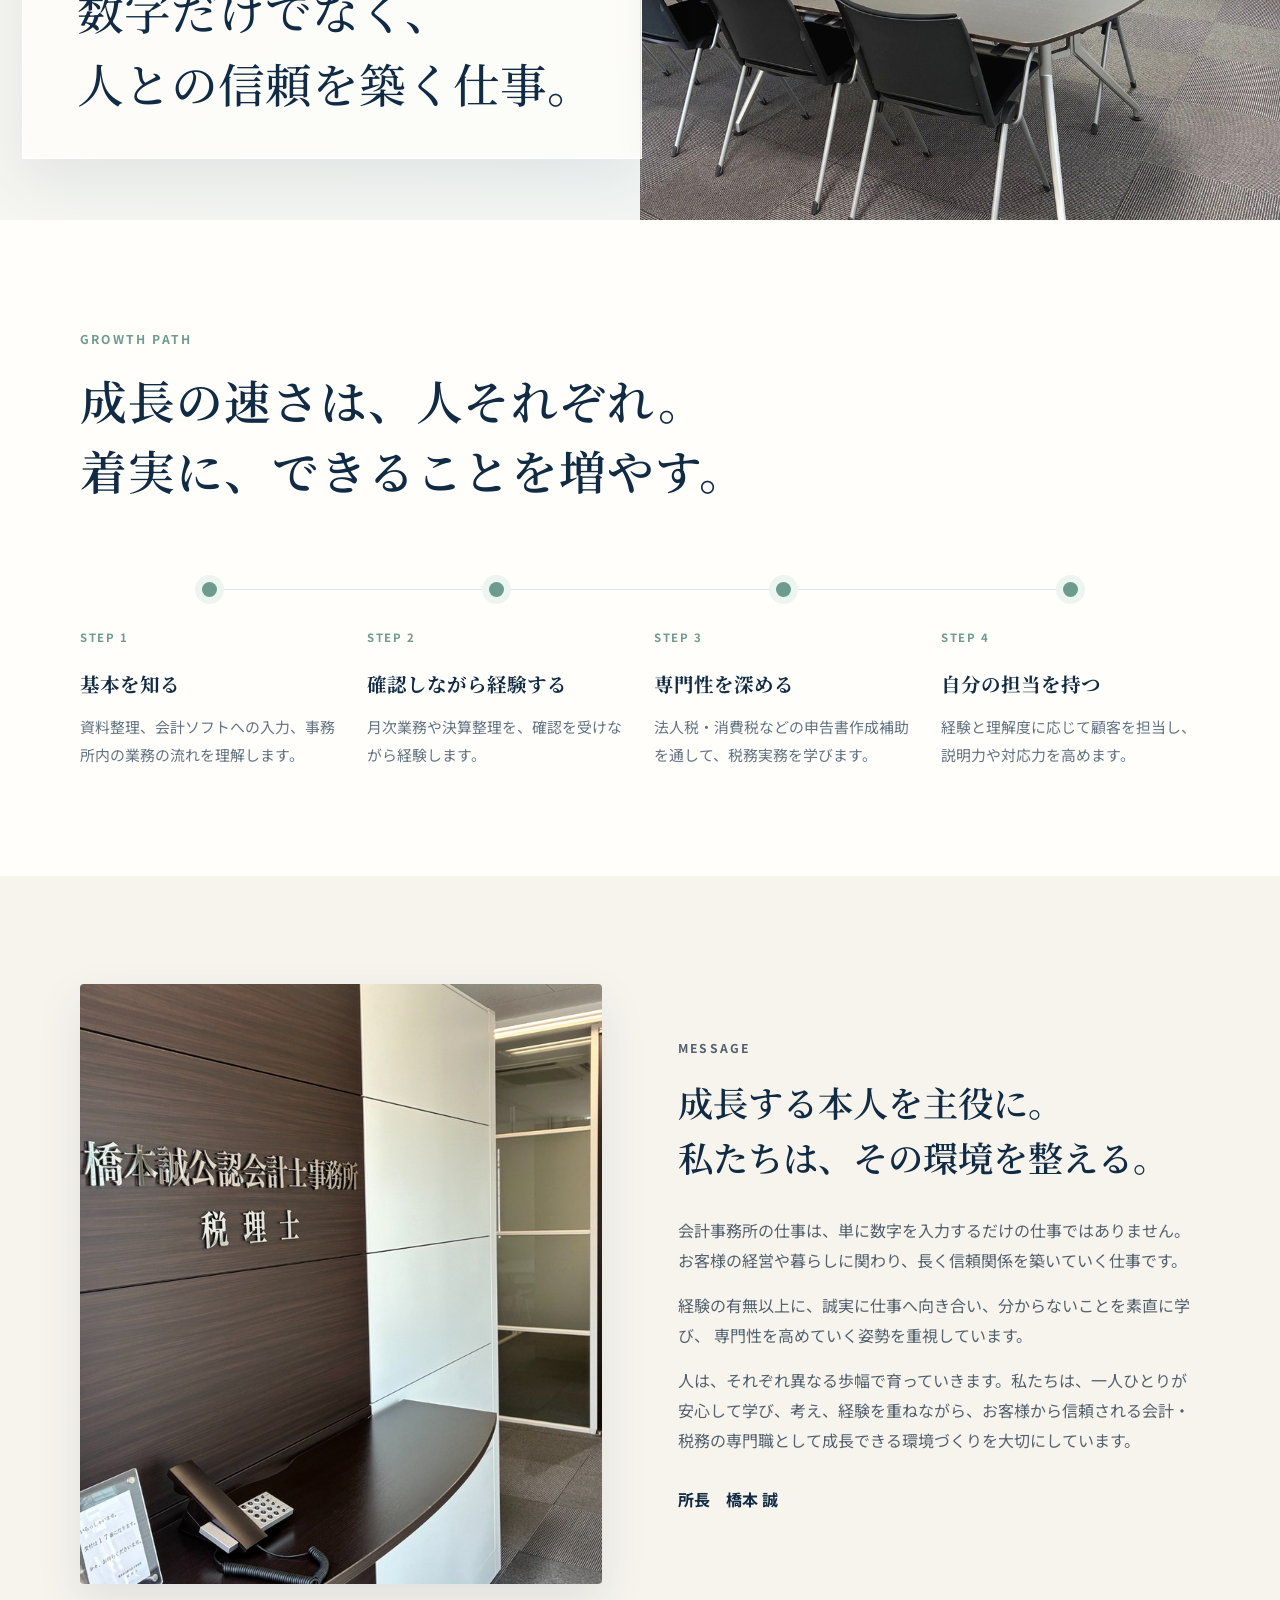
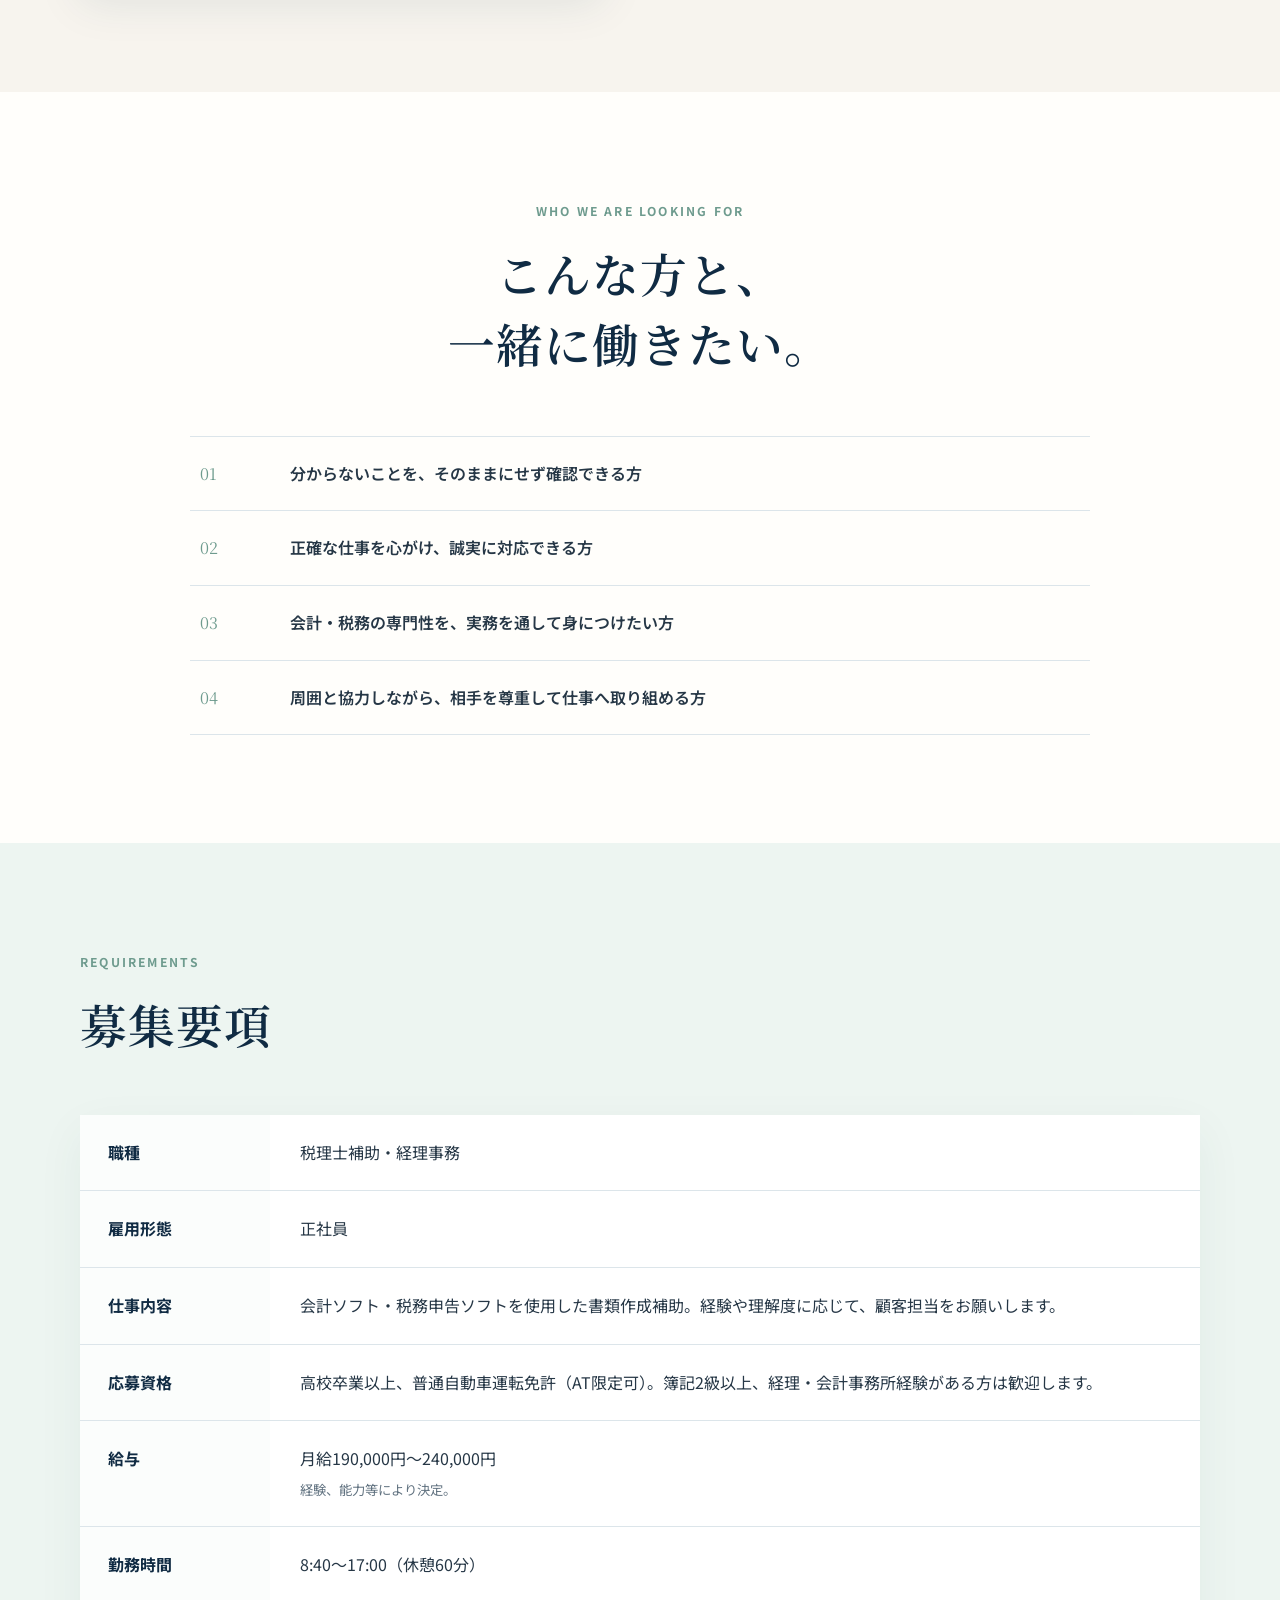
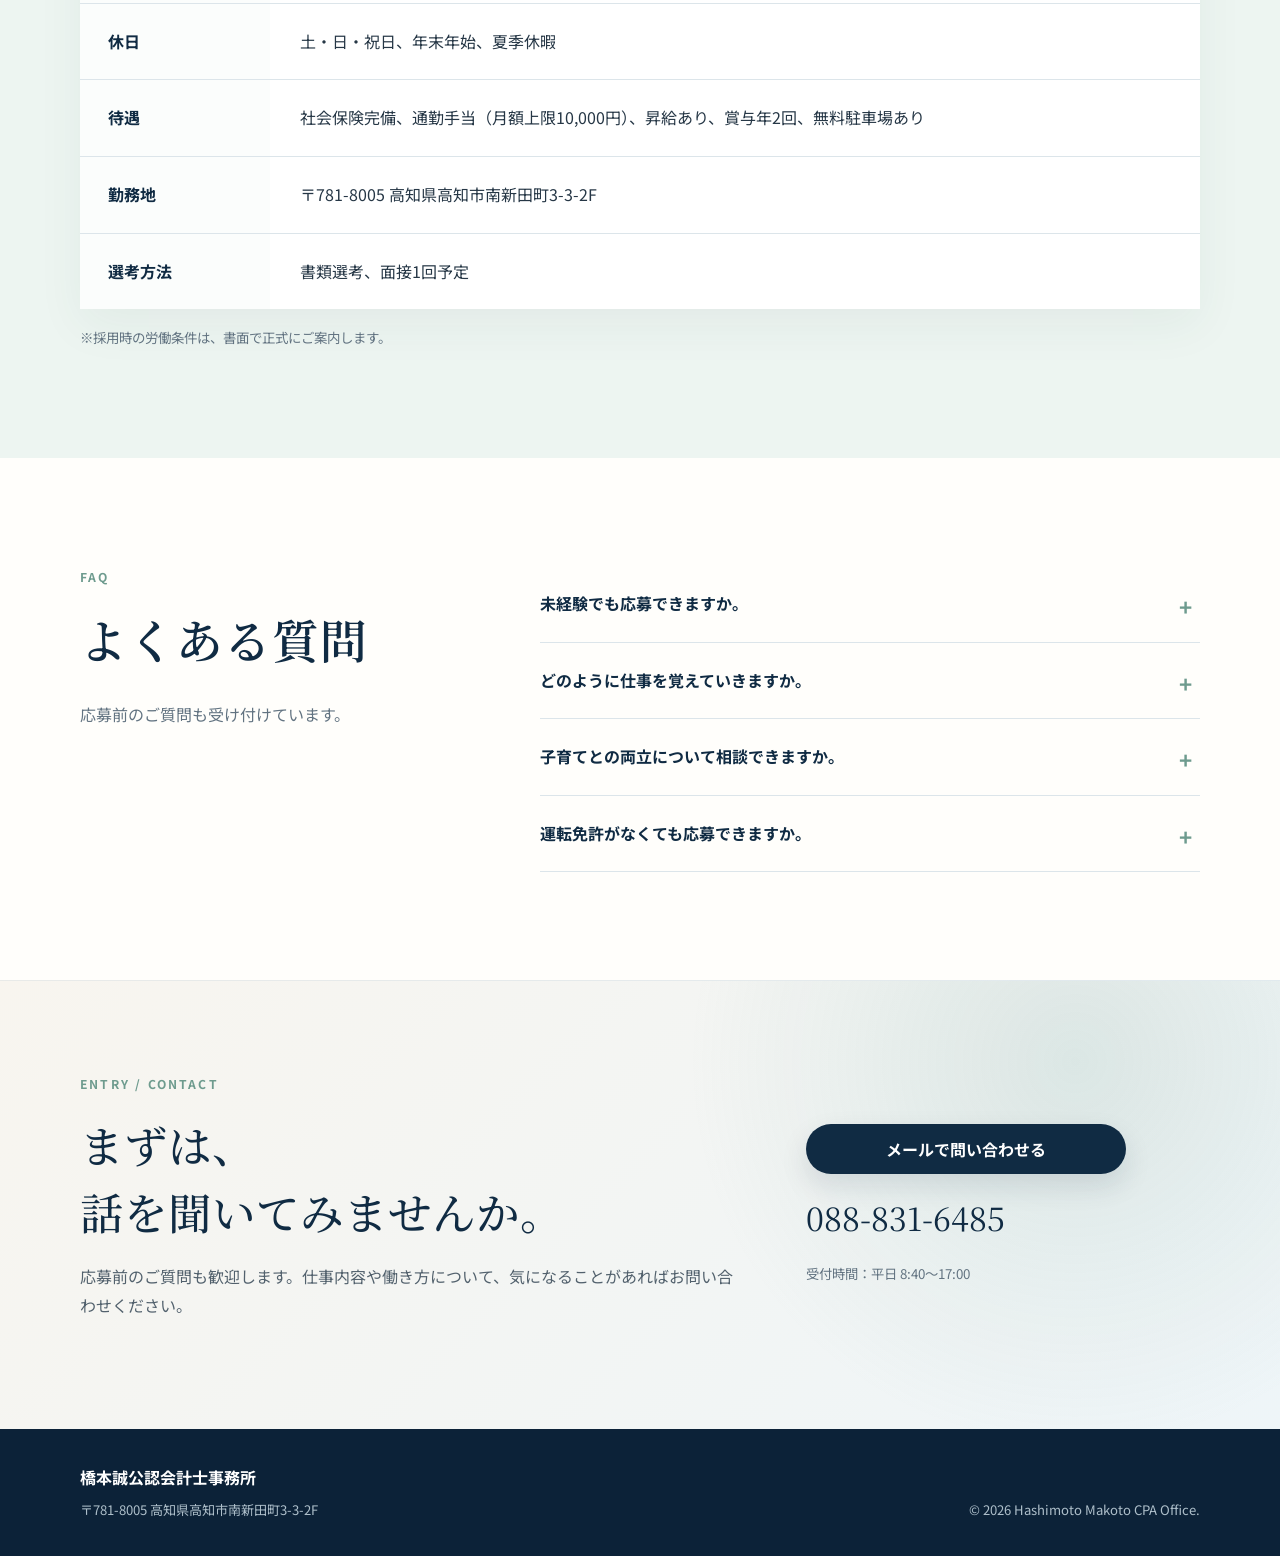
==== commit 5e0c0591: "Fix wording for clarity in WORKING ENVIRONMENT section" ====
--- a/index.html
+++ b/index.html
@@ -189,7 +189,7 @@
         <p class="section-label">WORKING ENVIRONMENT</p>
         <h2 class="heading-environment"><span>安心して学び、</span><span>自分の力で成長していくために。</span></h2>
         <p class="heading-description">
-          特別な制度を並べるよりも、日々の仕事の中で質問できること、
+          特別な制度を並べるよりも、日々の仕事の中で質問しやすく、
           確認を受けながら経験を積める職場を目指しています。
         </p>
       </div>
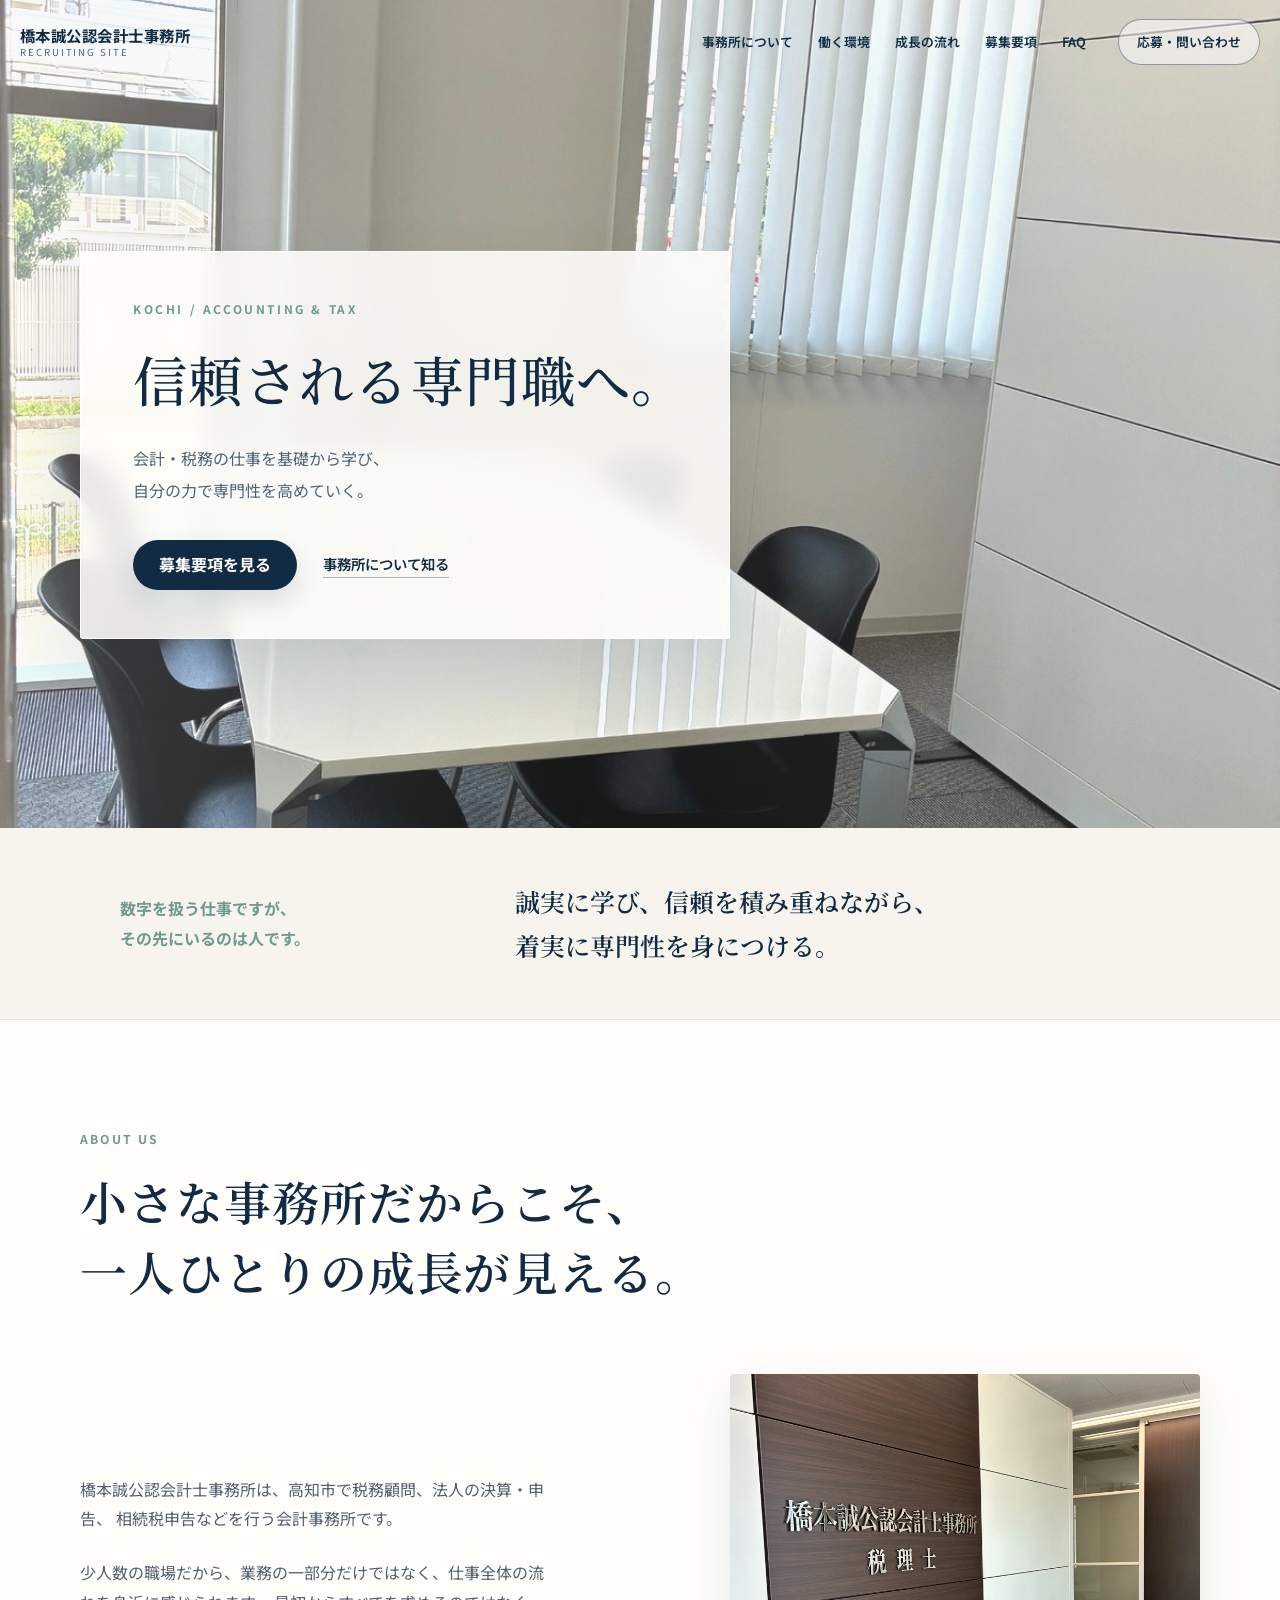
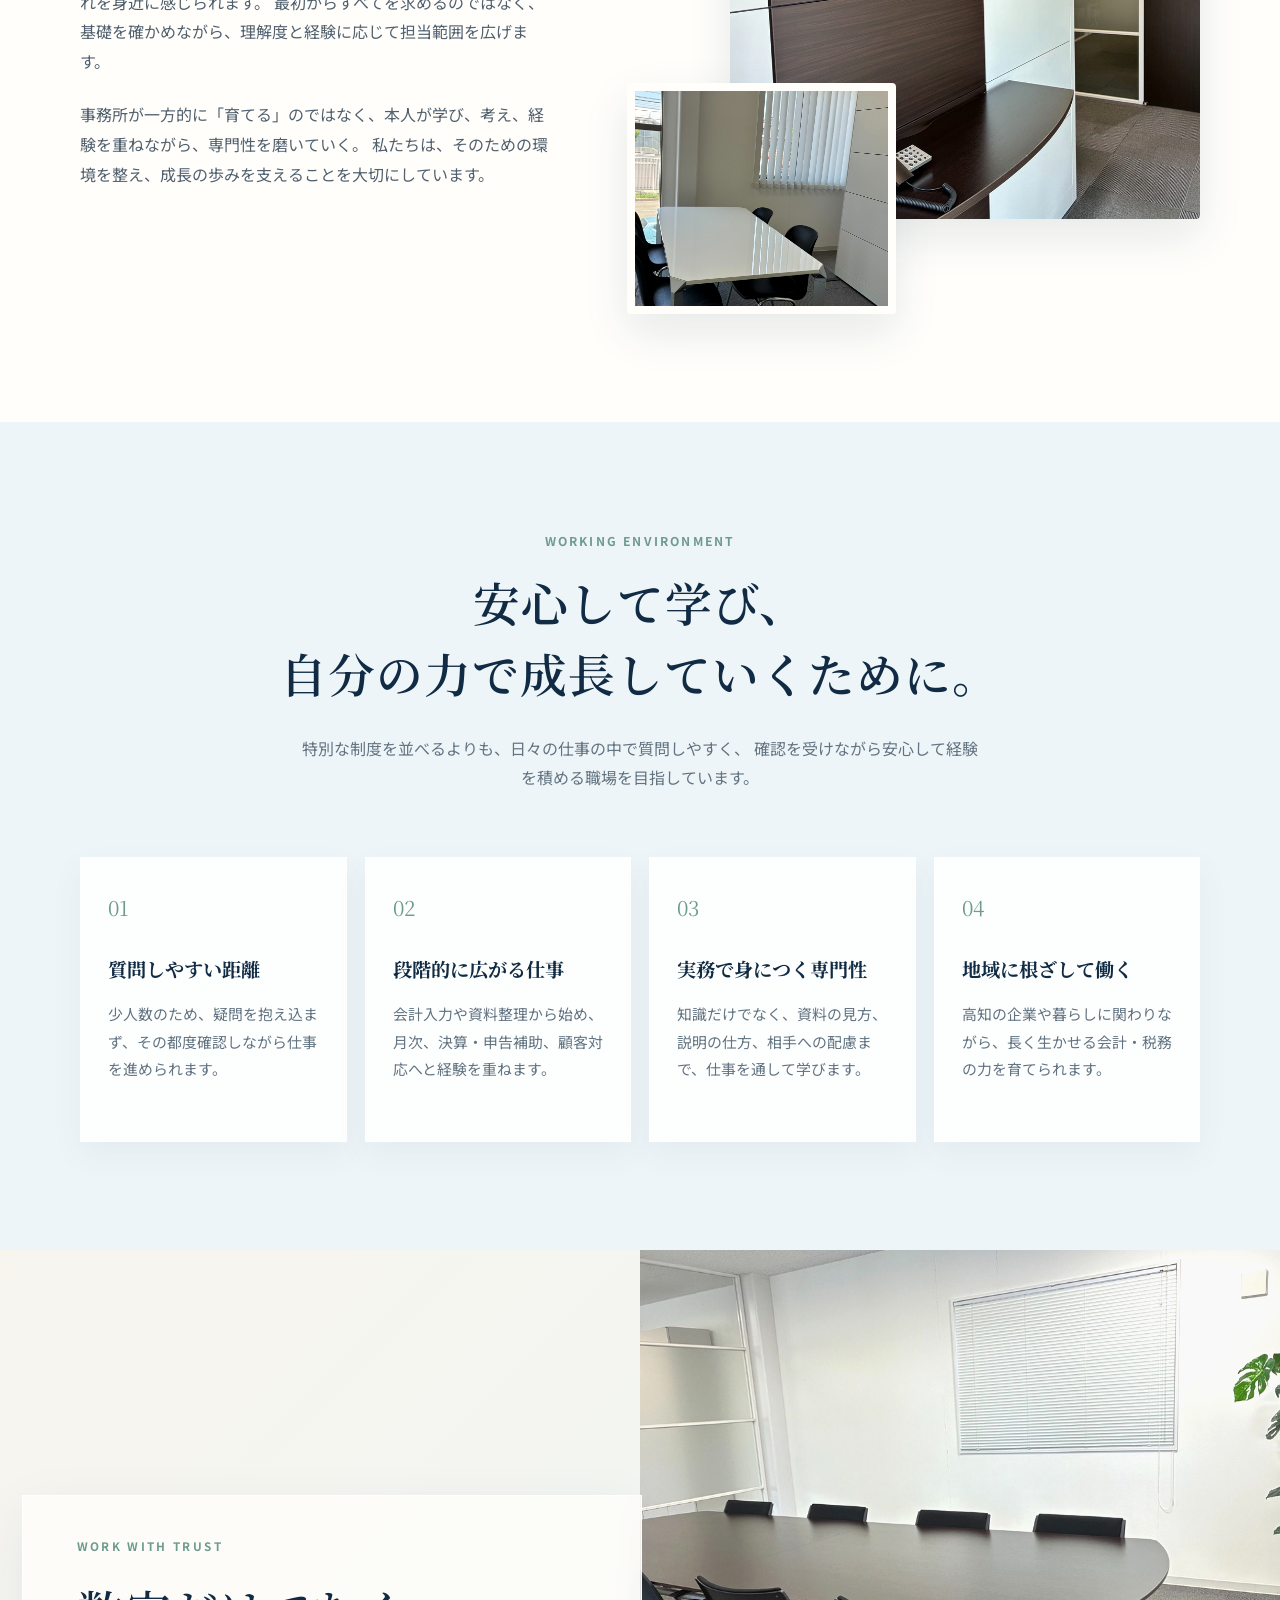
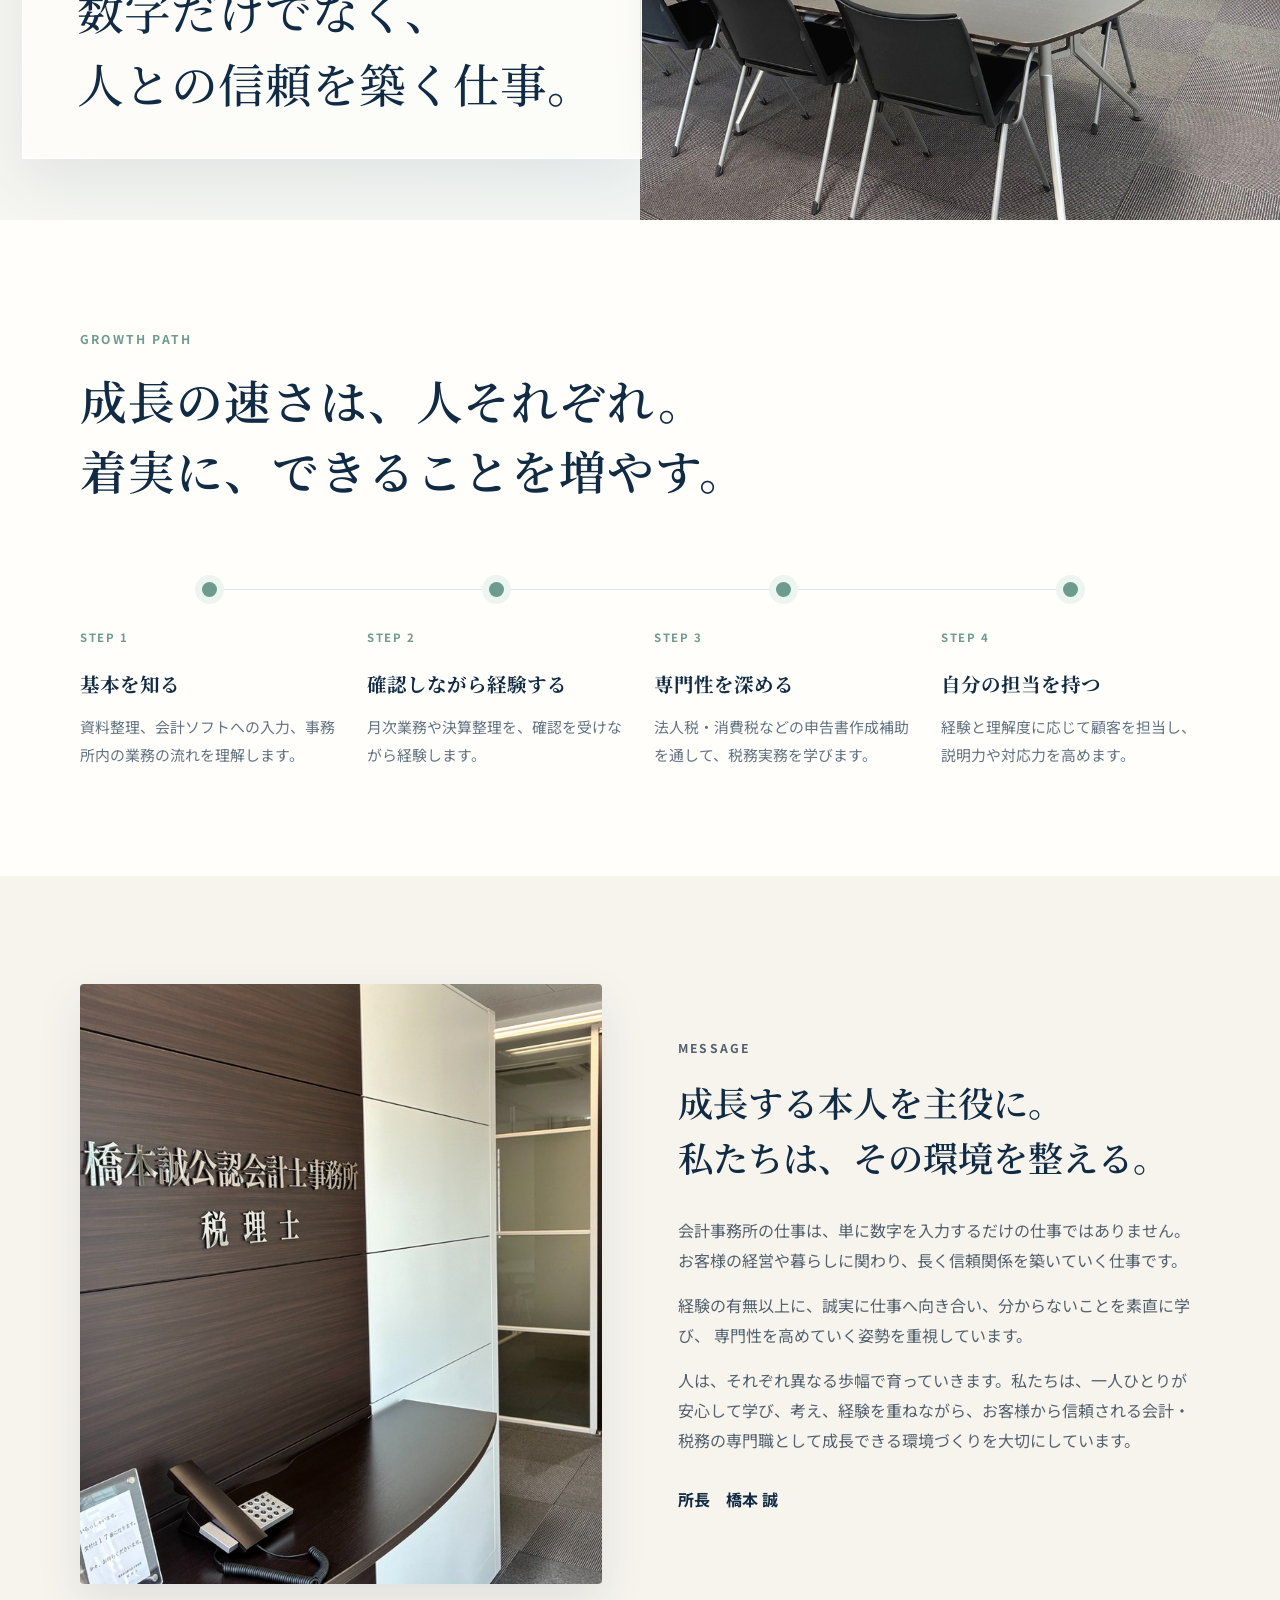
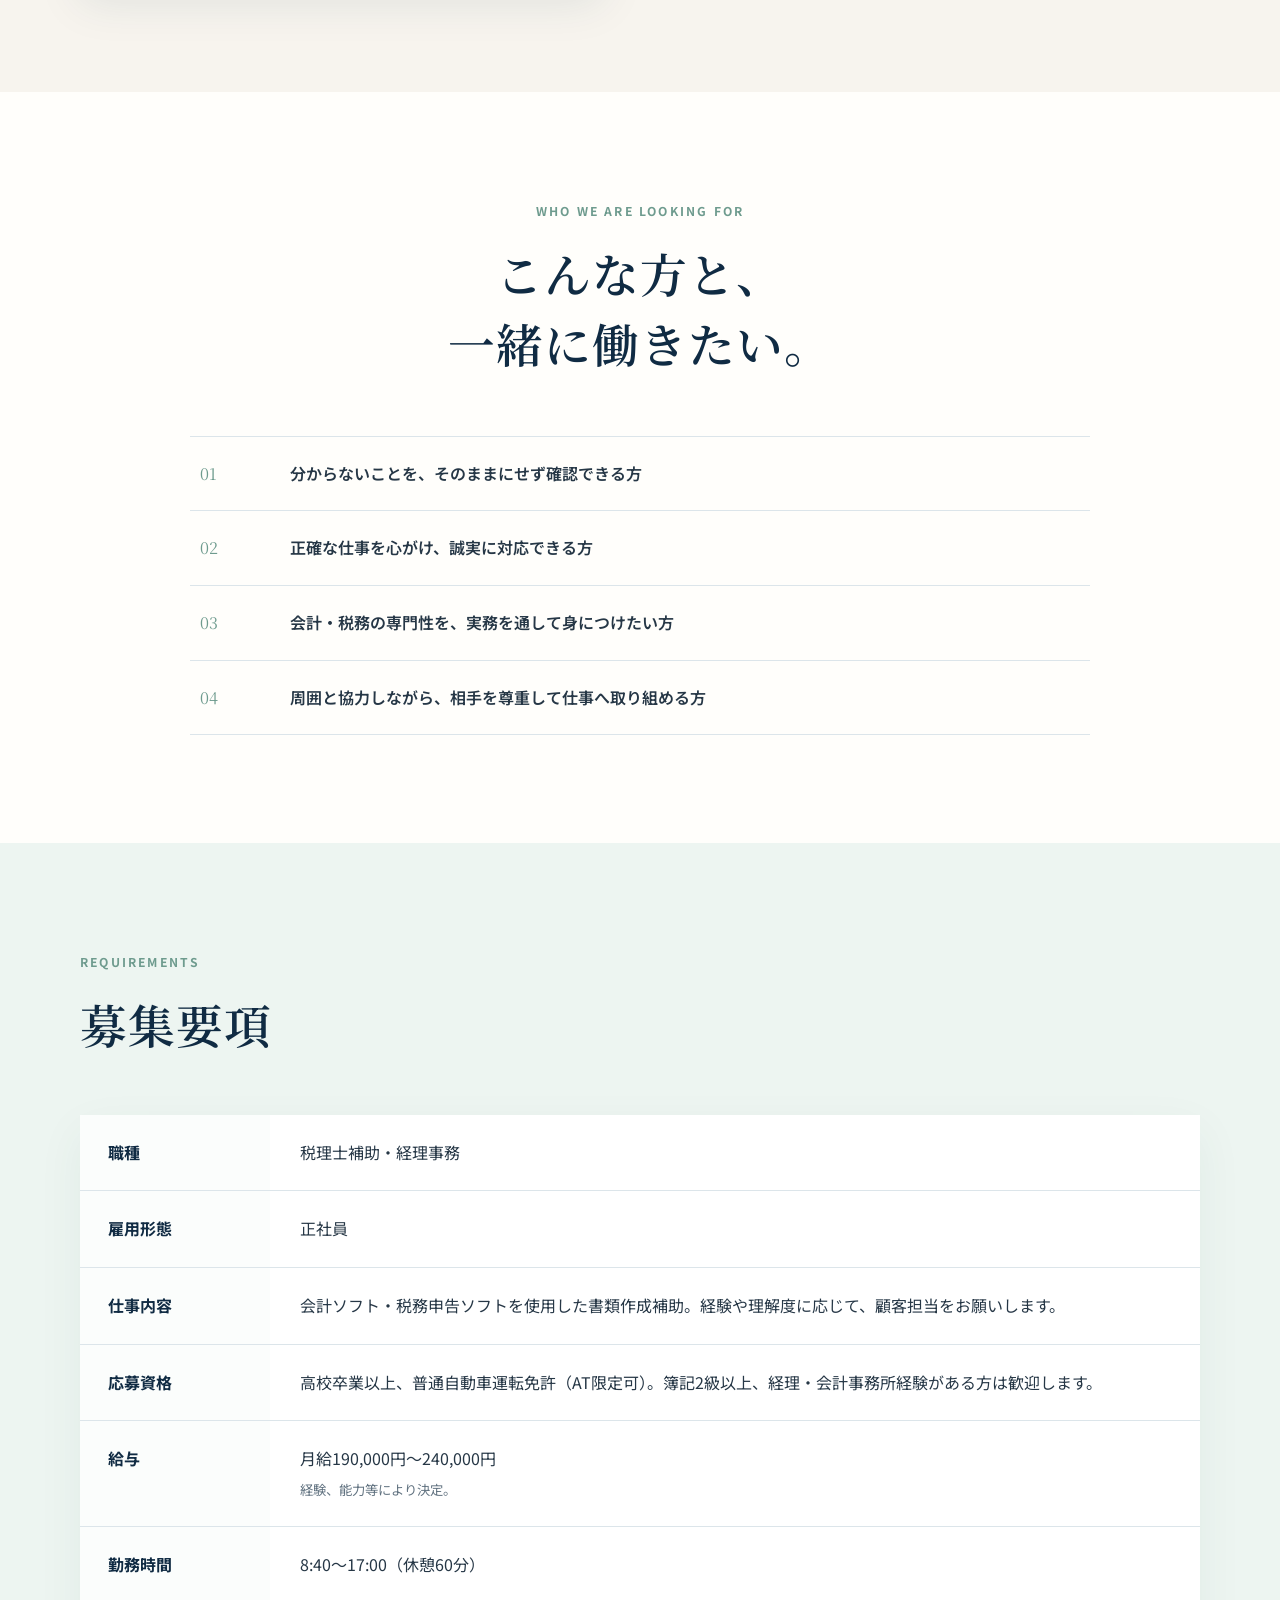
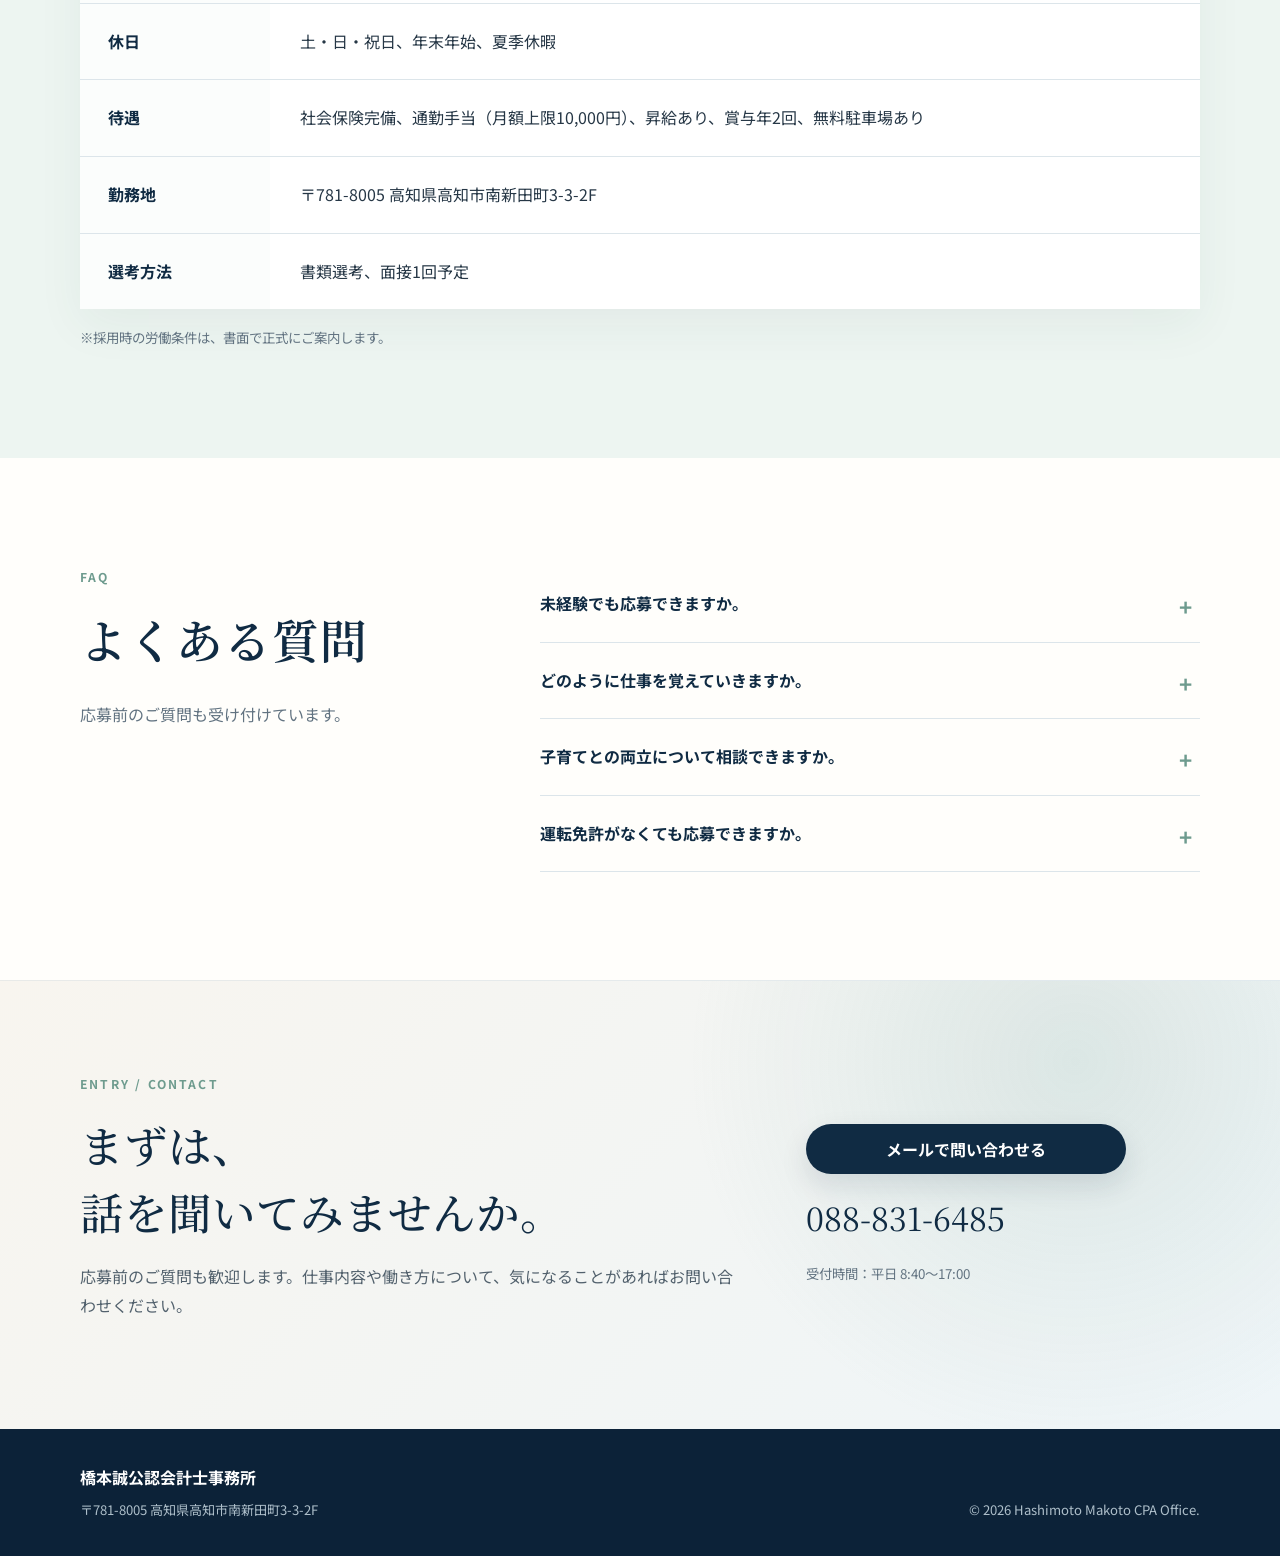
==== commit c2744493: "Update index.html" ====
--- a/index.html
+++ b/index.html
@@ -190,7 +190,7 @@
         <h2 class="heading-environment"><span>安心して学び、</span><span>自分の力で成長していくために。</span></h2>
         <p class="heading-description">
           特別な制度を並べるよりも、日々の仕事の中で質問しやすく、
-          確認を受けながら経験を積める職場を目指しています。
+          確認を受けながら安心して経験を積める職場を目指しています。
         </p>
       </div>
 
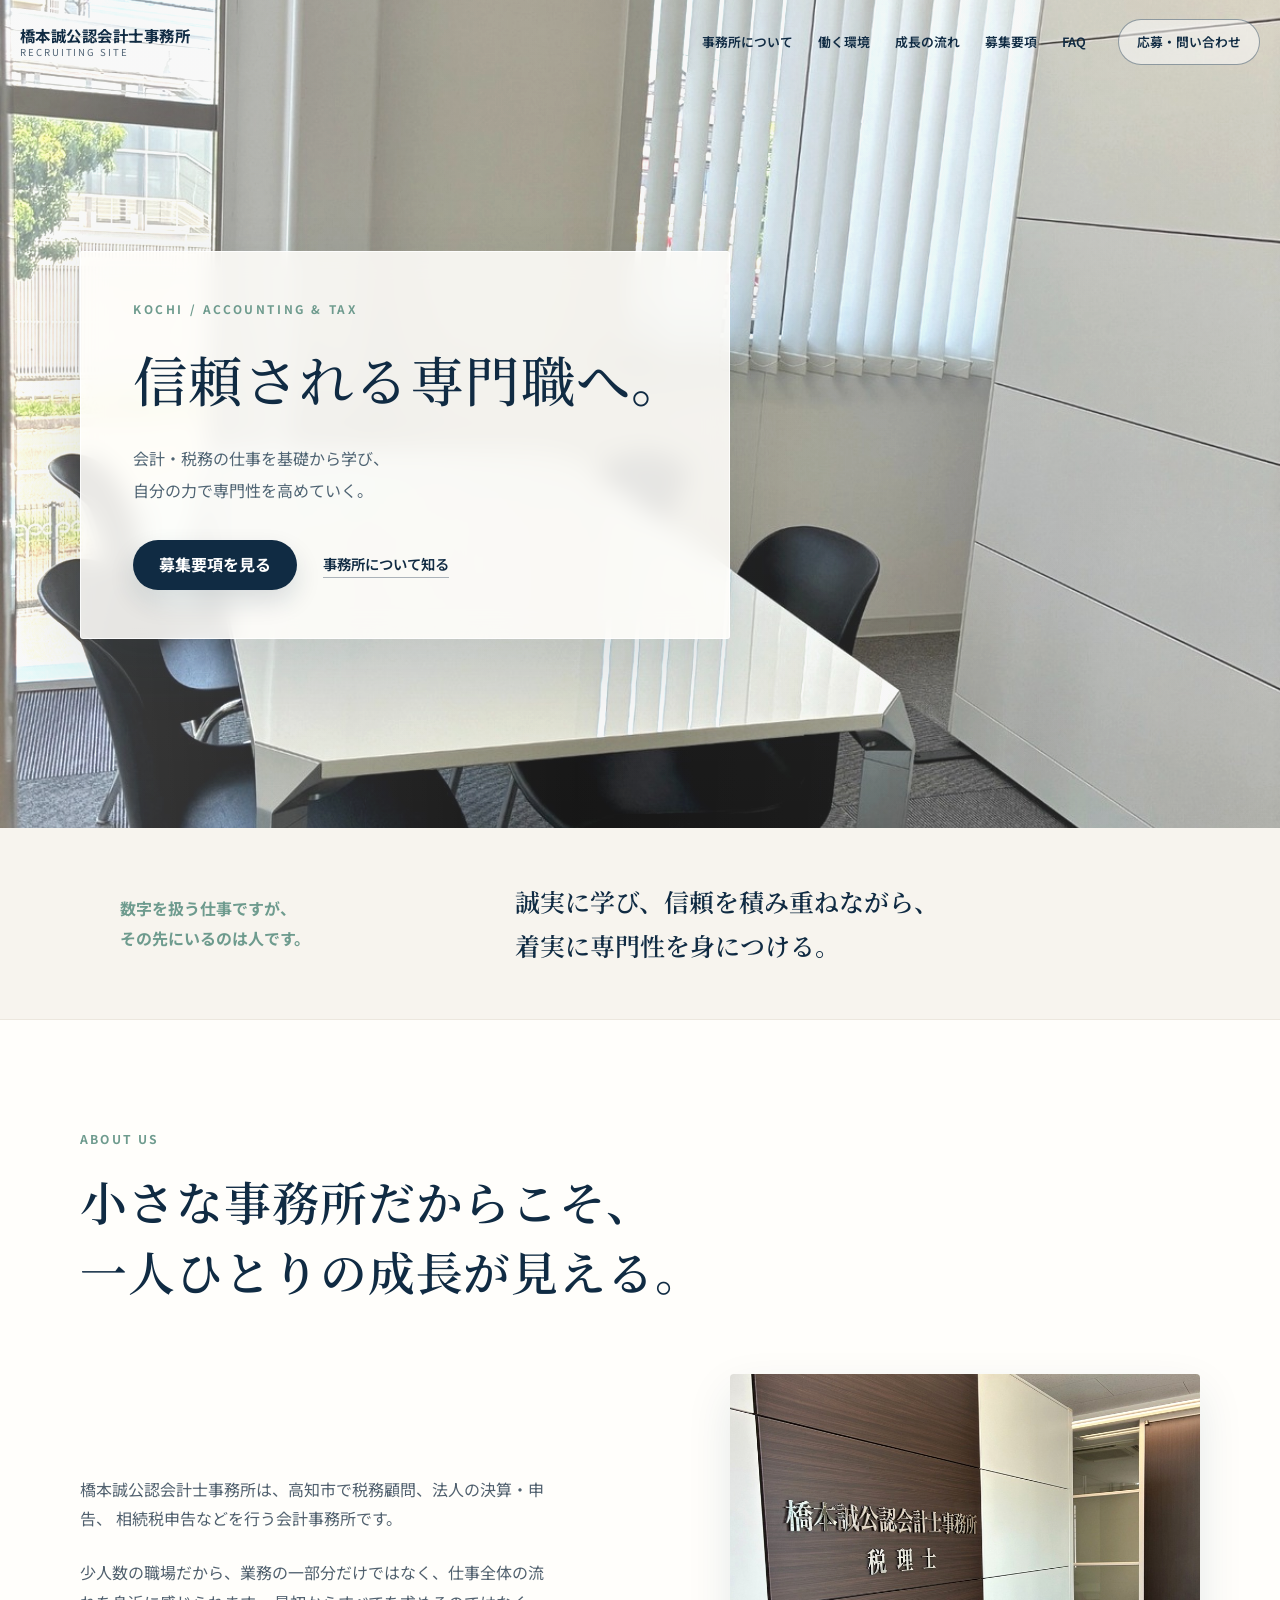
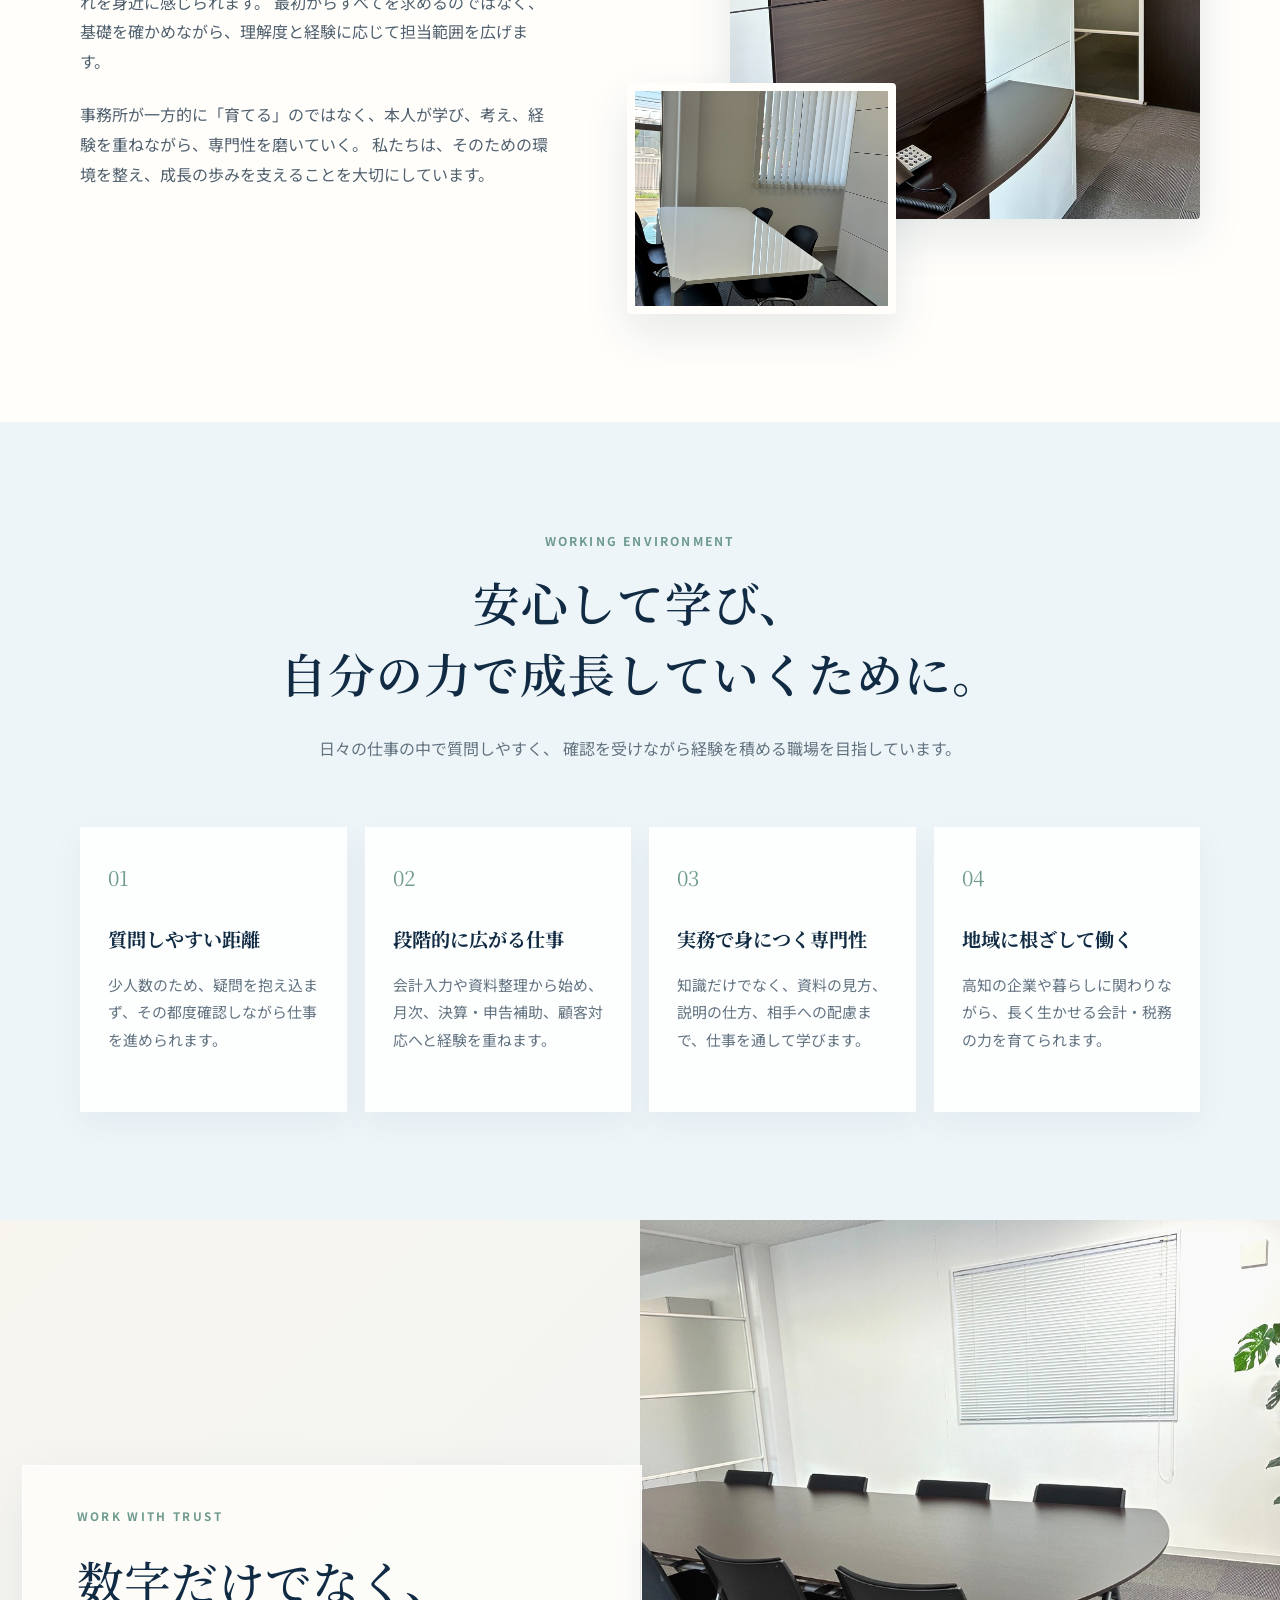
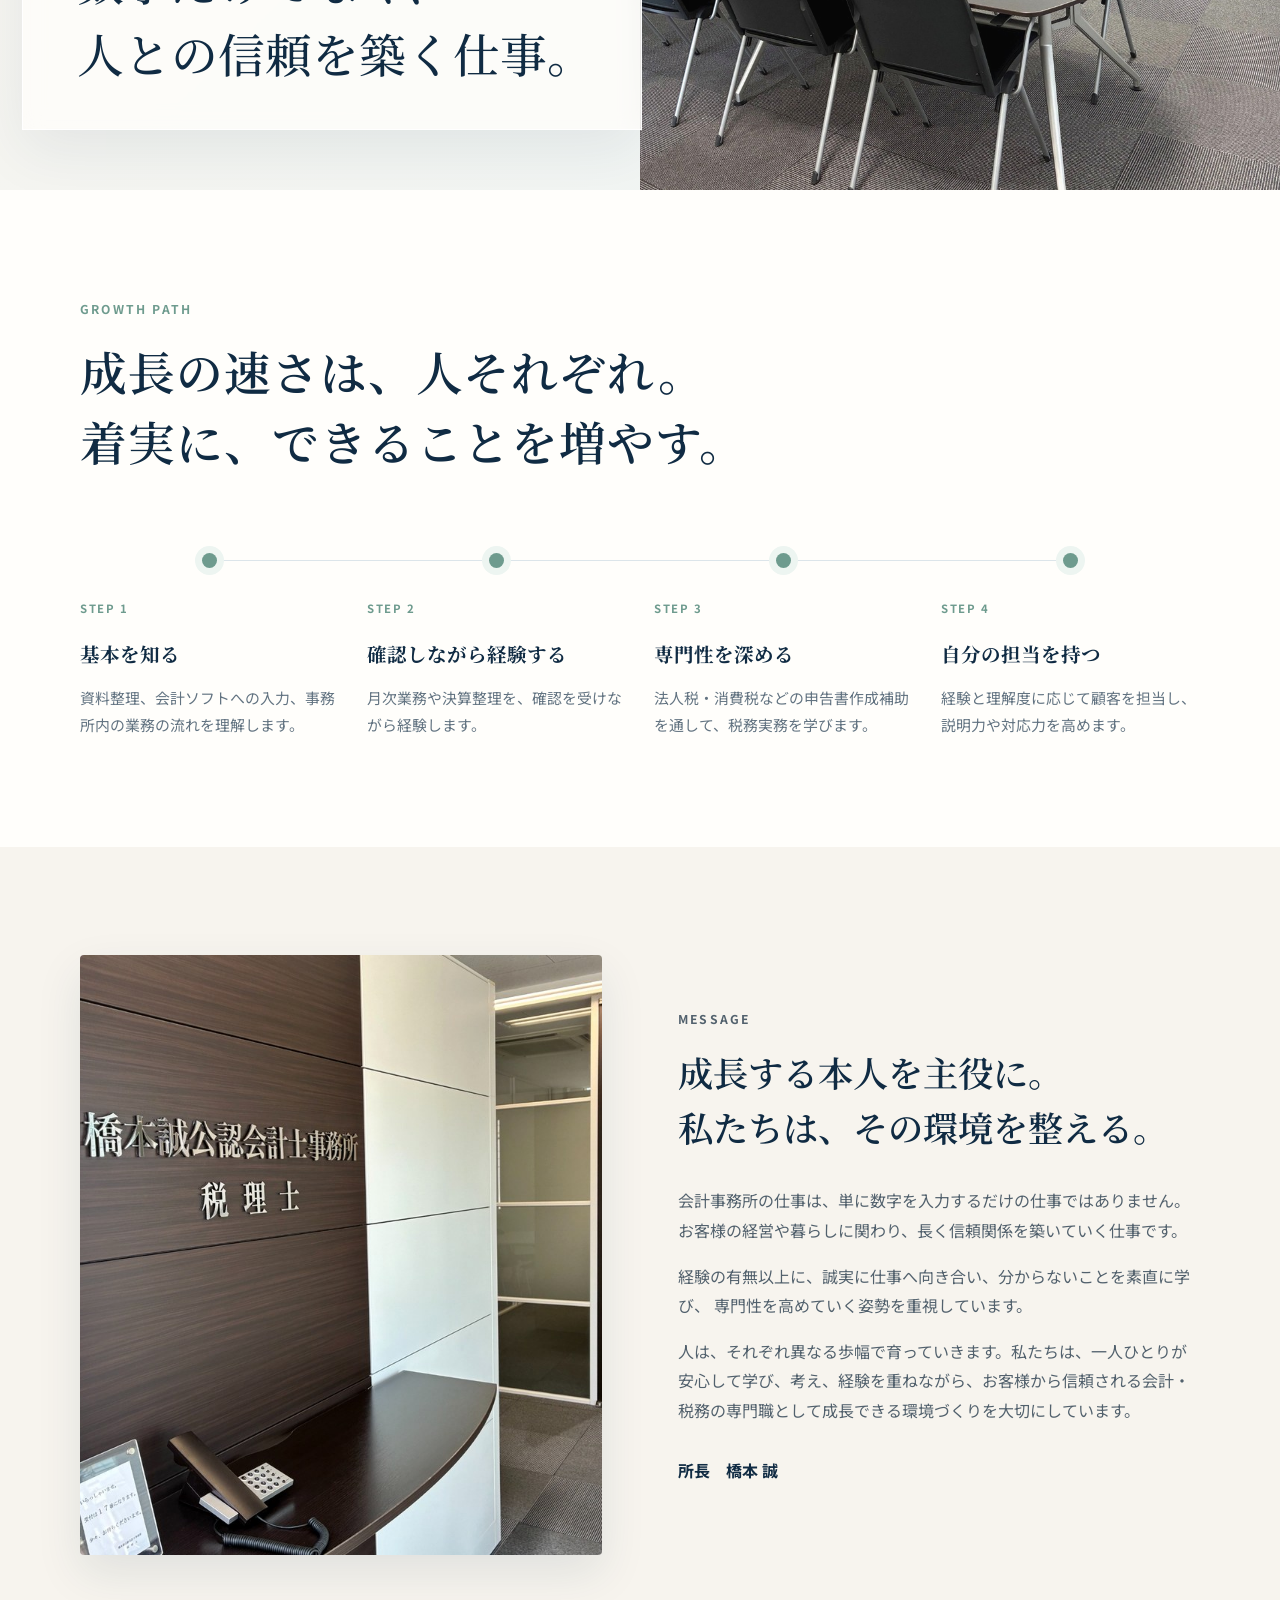
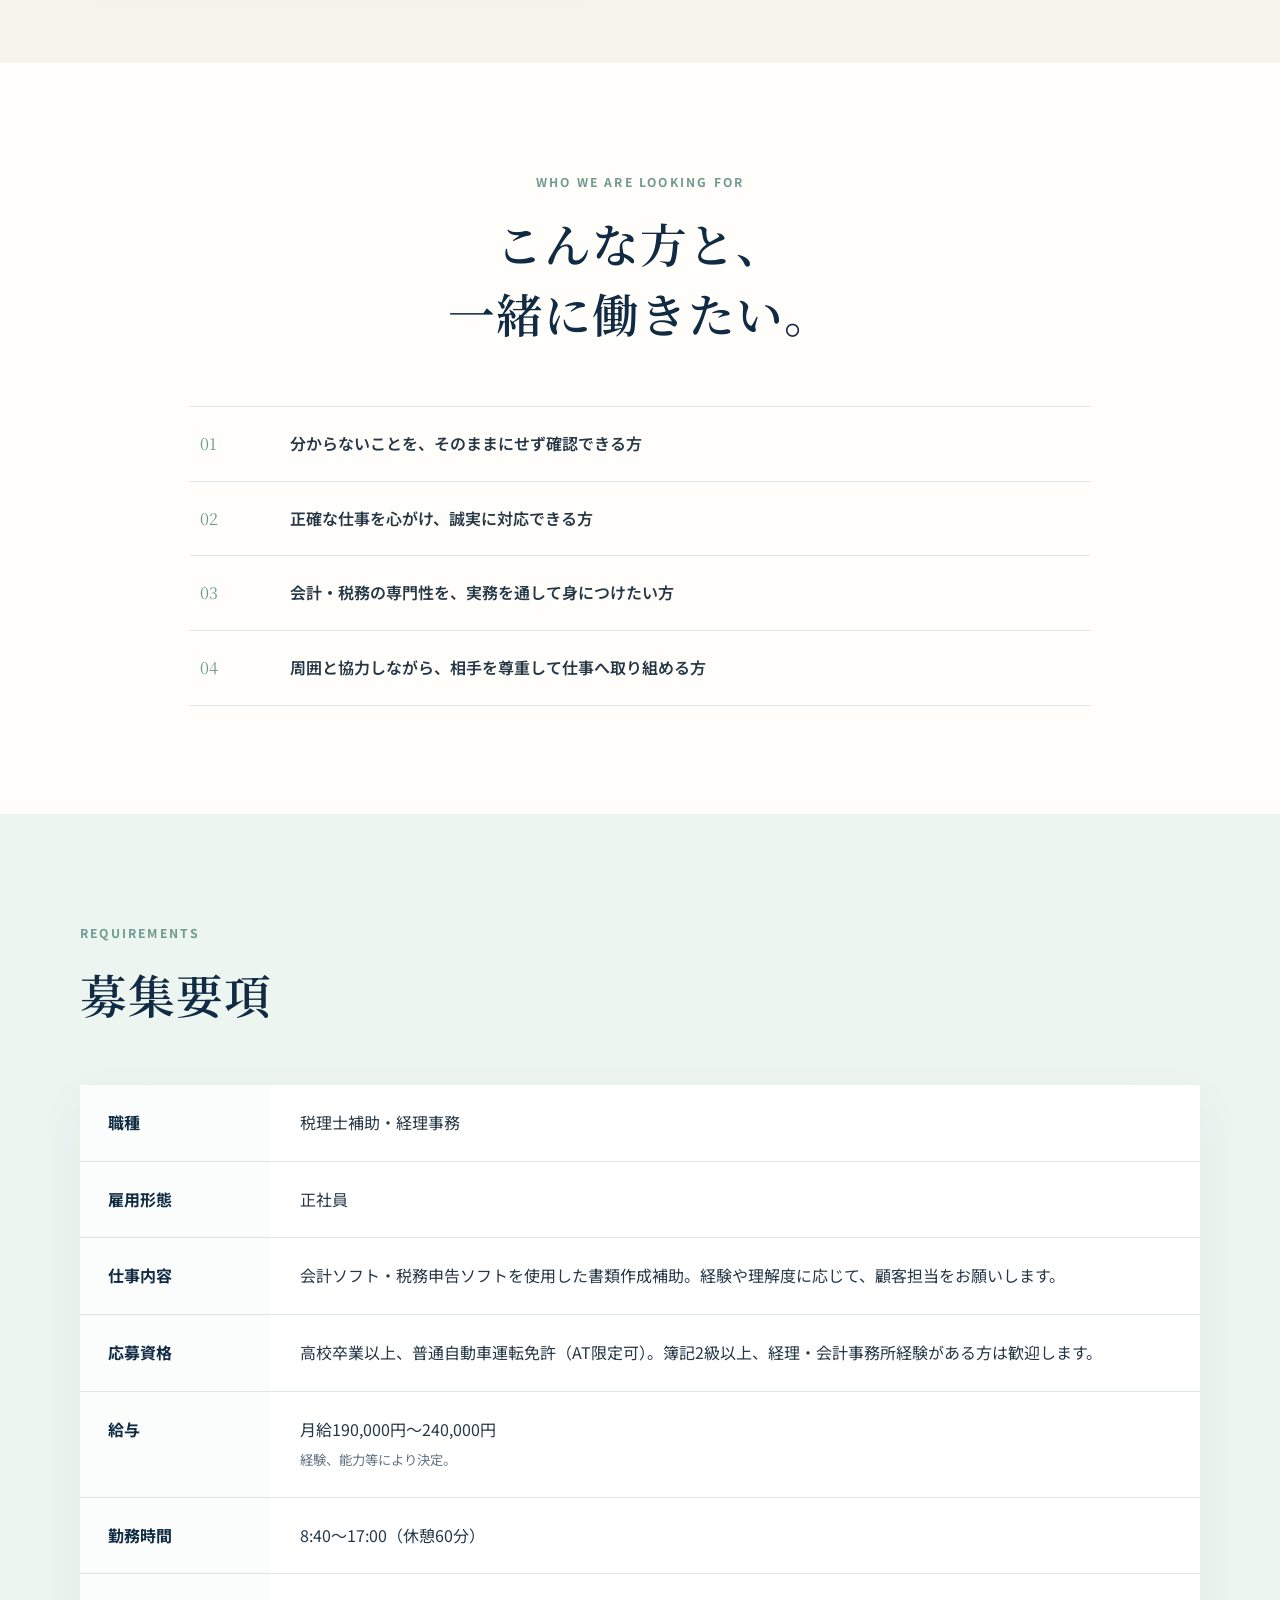
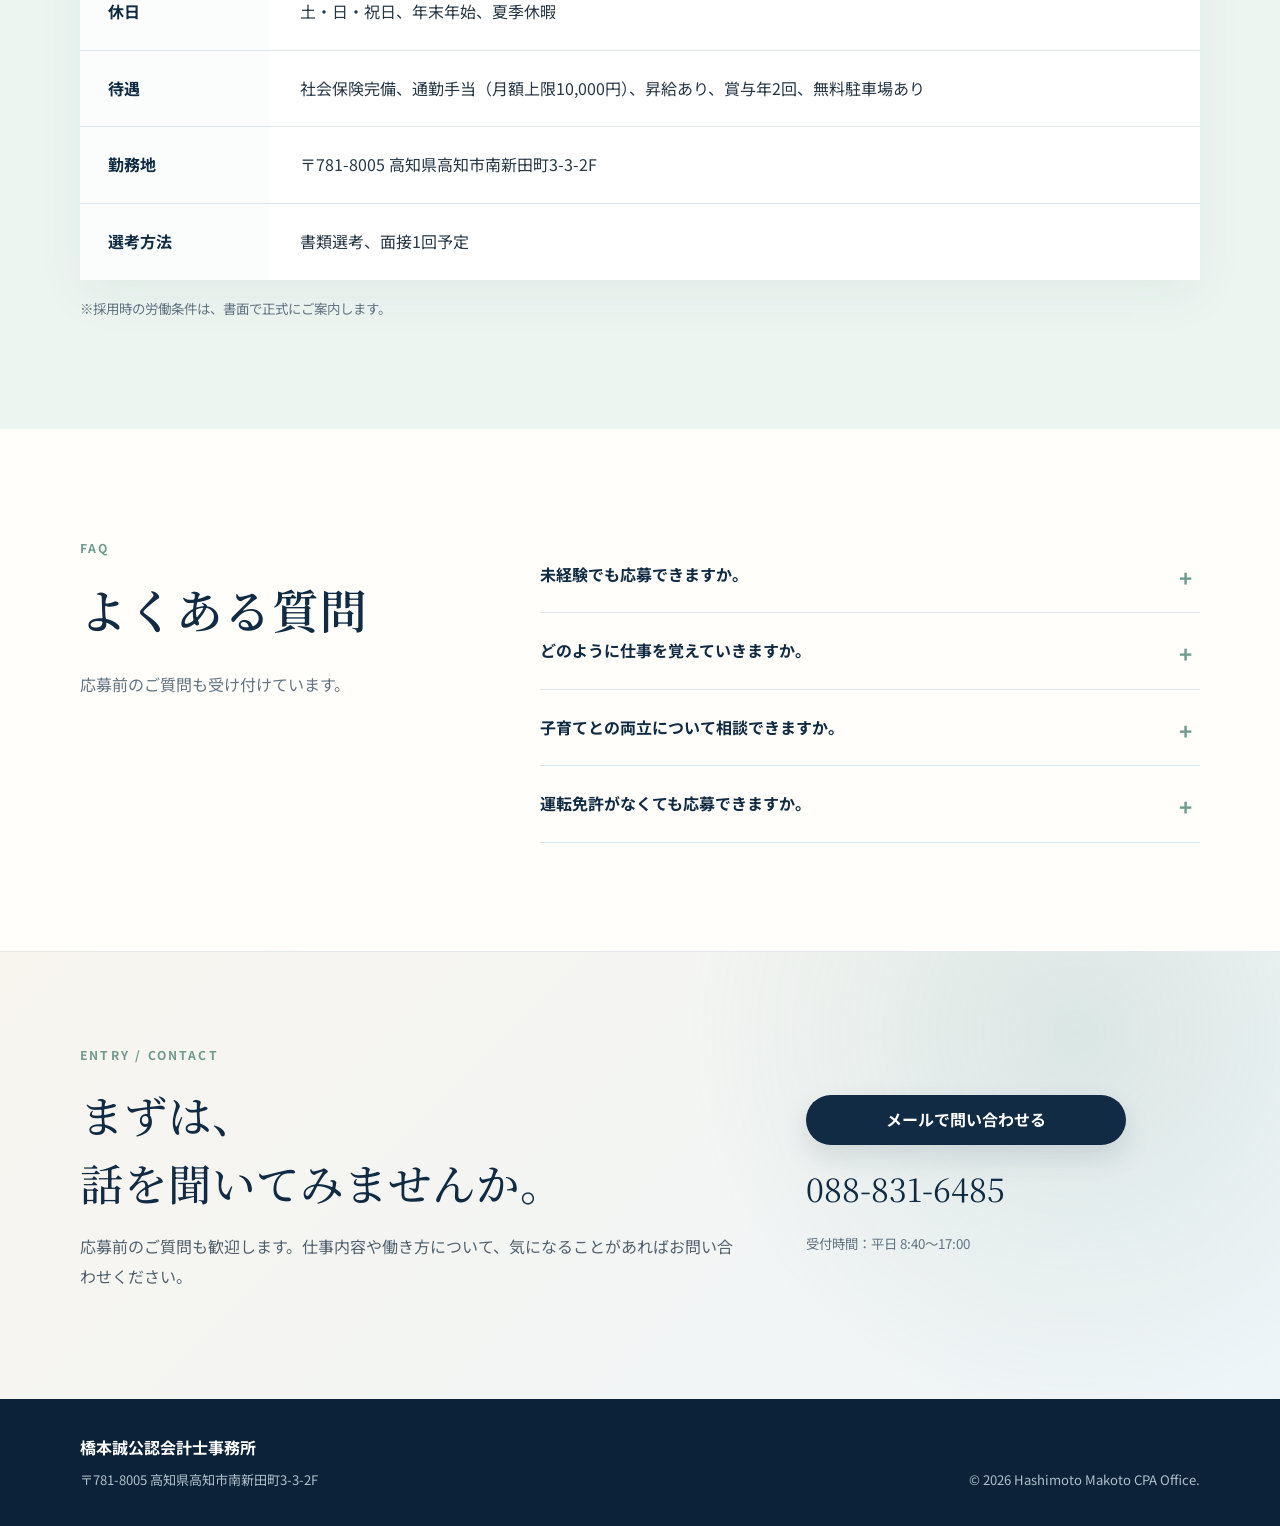
==== commit 609428d7: "Update index.html" ====
--- a/index.html
+++ b/index.html
@@ -189,8 +189,8 @@
         <p class="section-label">WORKING ENVIRONMENT</p>
         <h2 class="heading-environment"><span>安心して学び、</span><span>自分の力で成長していくために。</span></h2>
         <p class="heading-description">
-          特別な制度を並べるよりも、日々の仕事の中で質問しやすく、
-          確認を受けながら安心して経験を積める職場を目指しています。
+          日々の仕事の中で質問しやすく、
+          確認を受けながら経験を積める職場を目指しています。
         </p>
       </div>
 
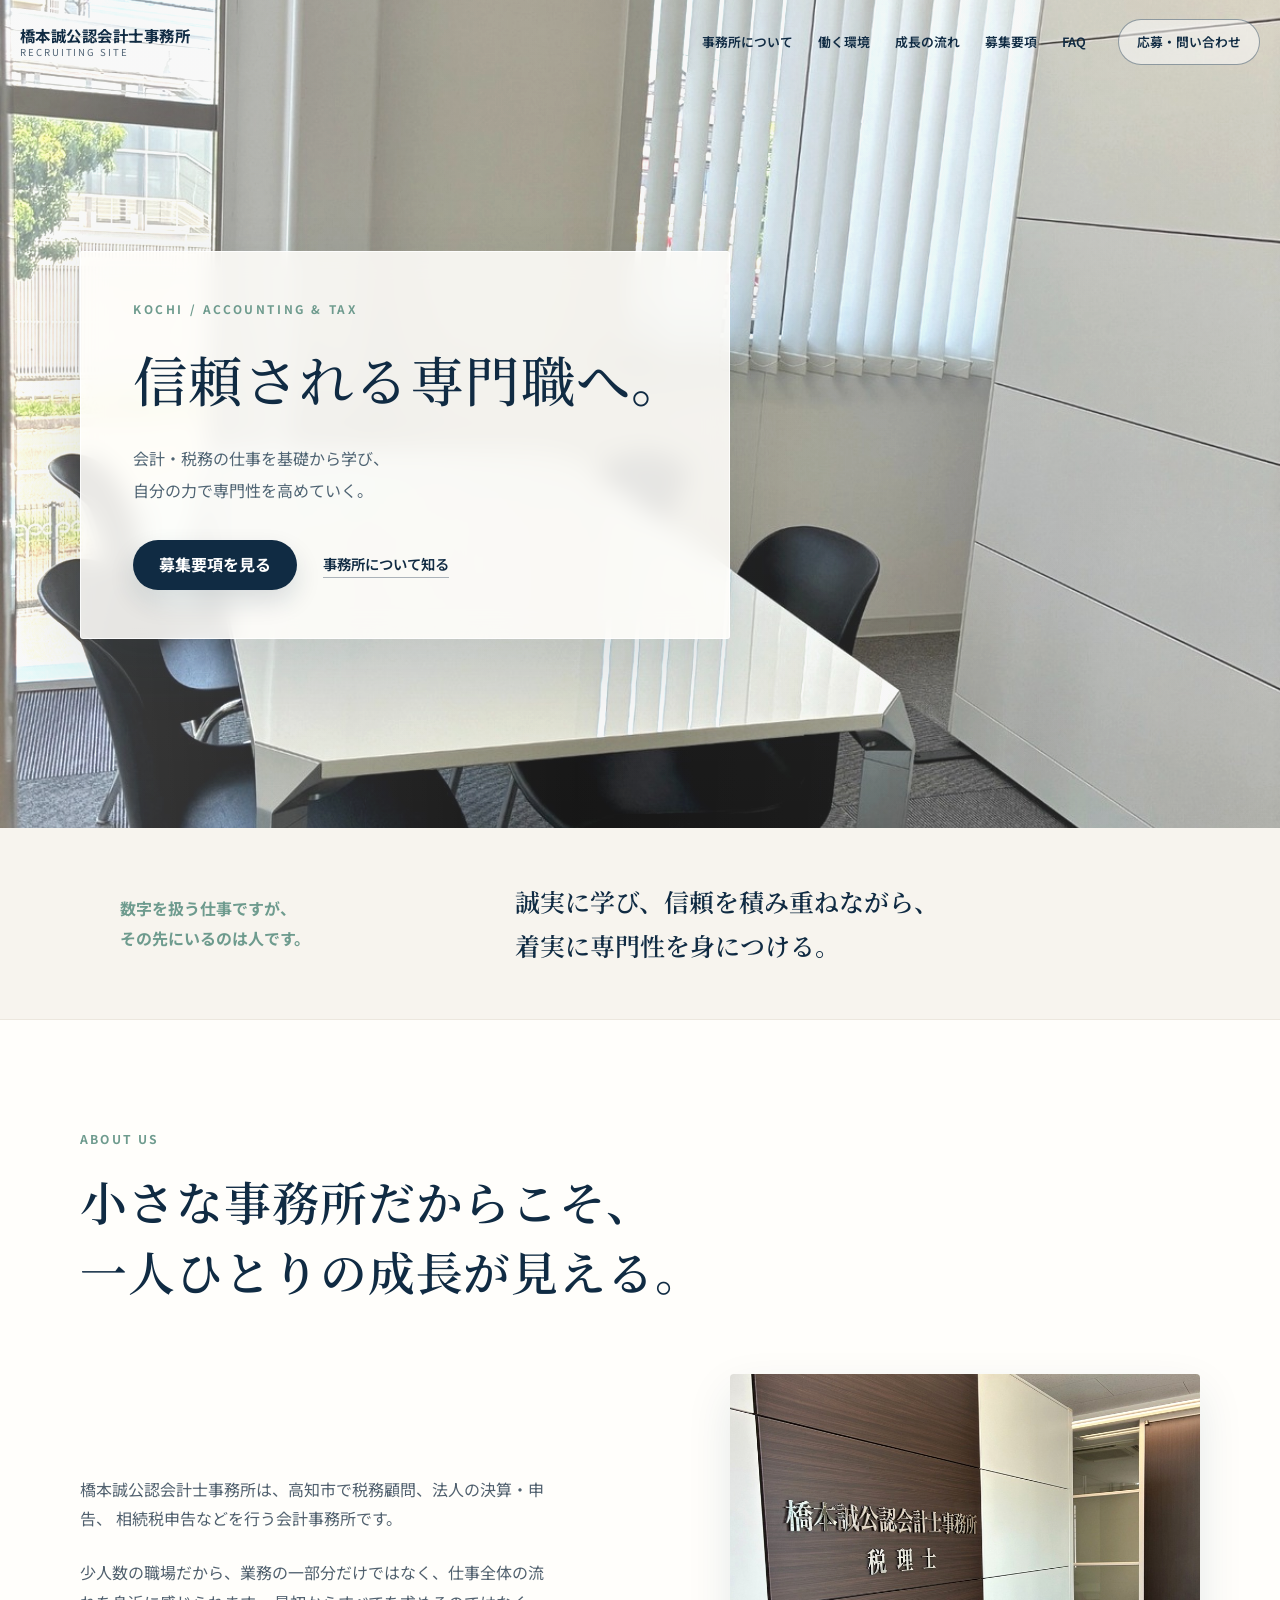
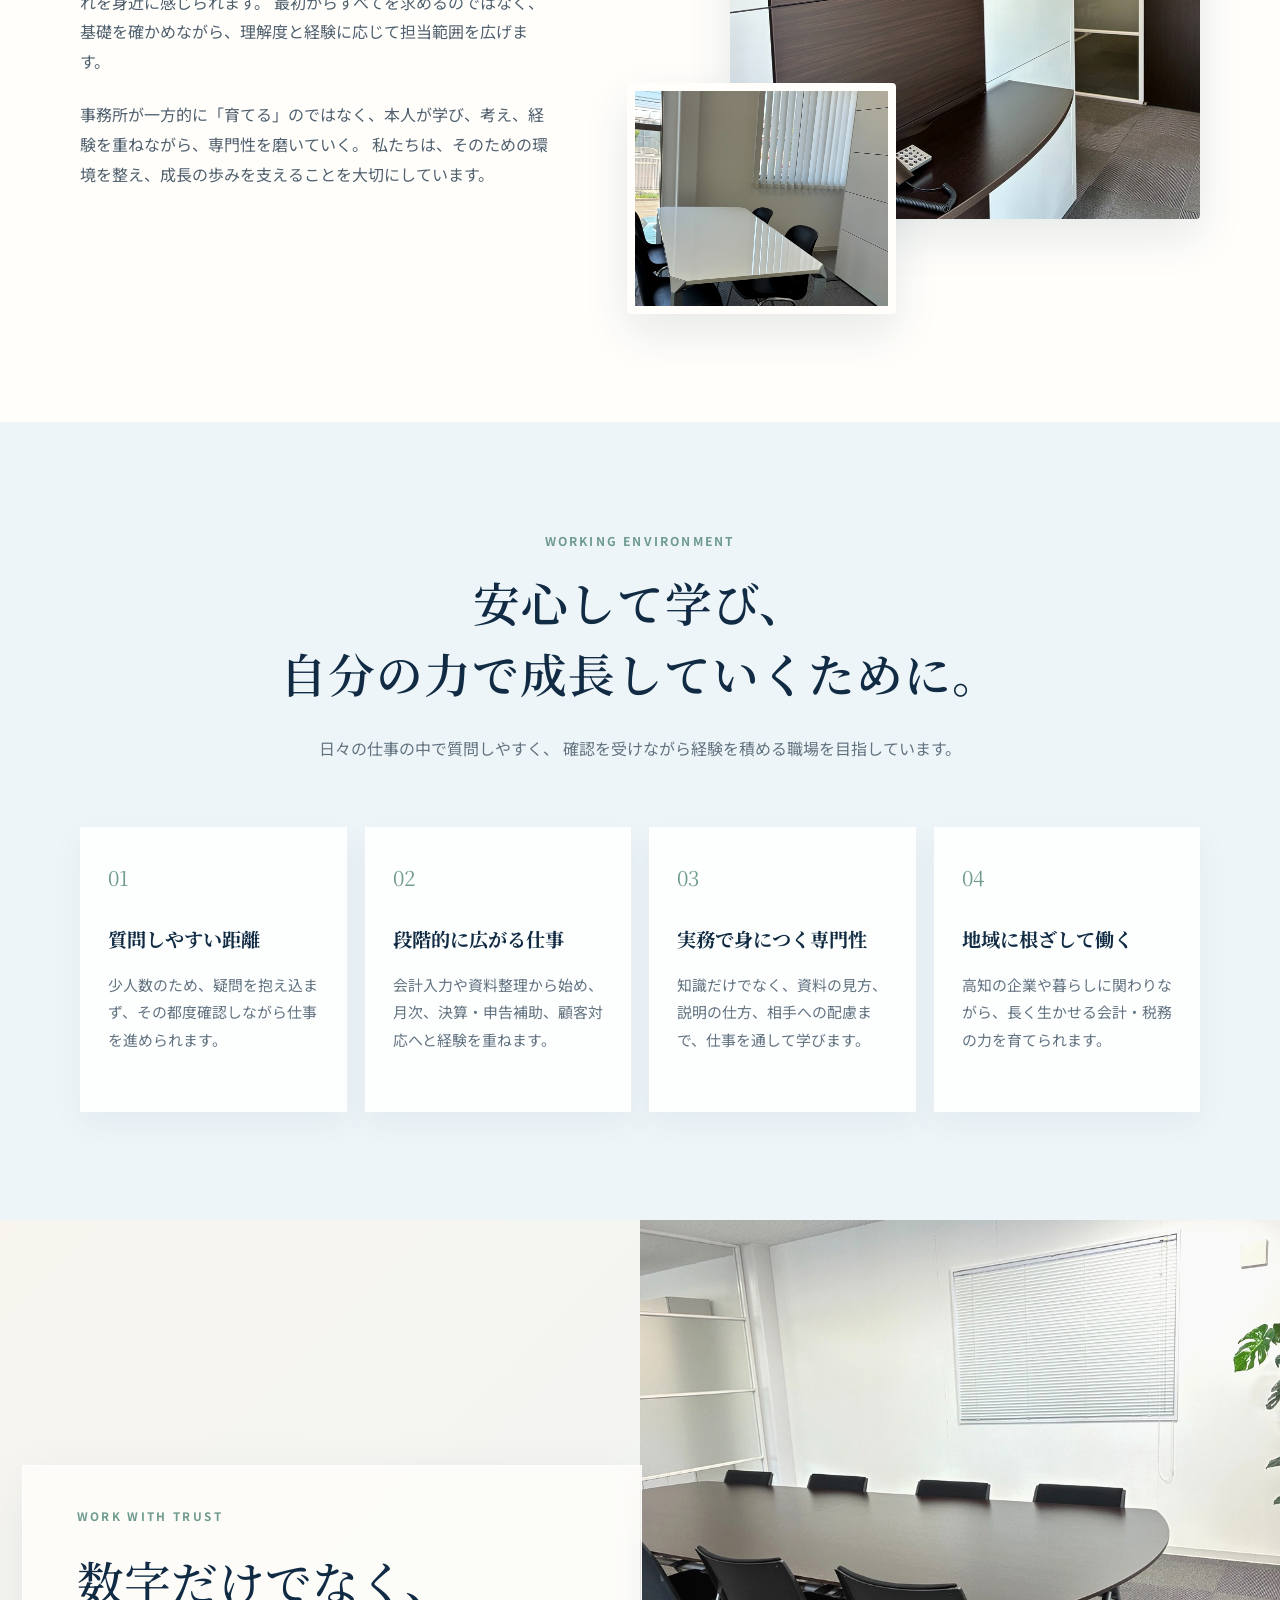
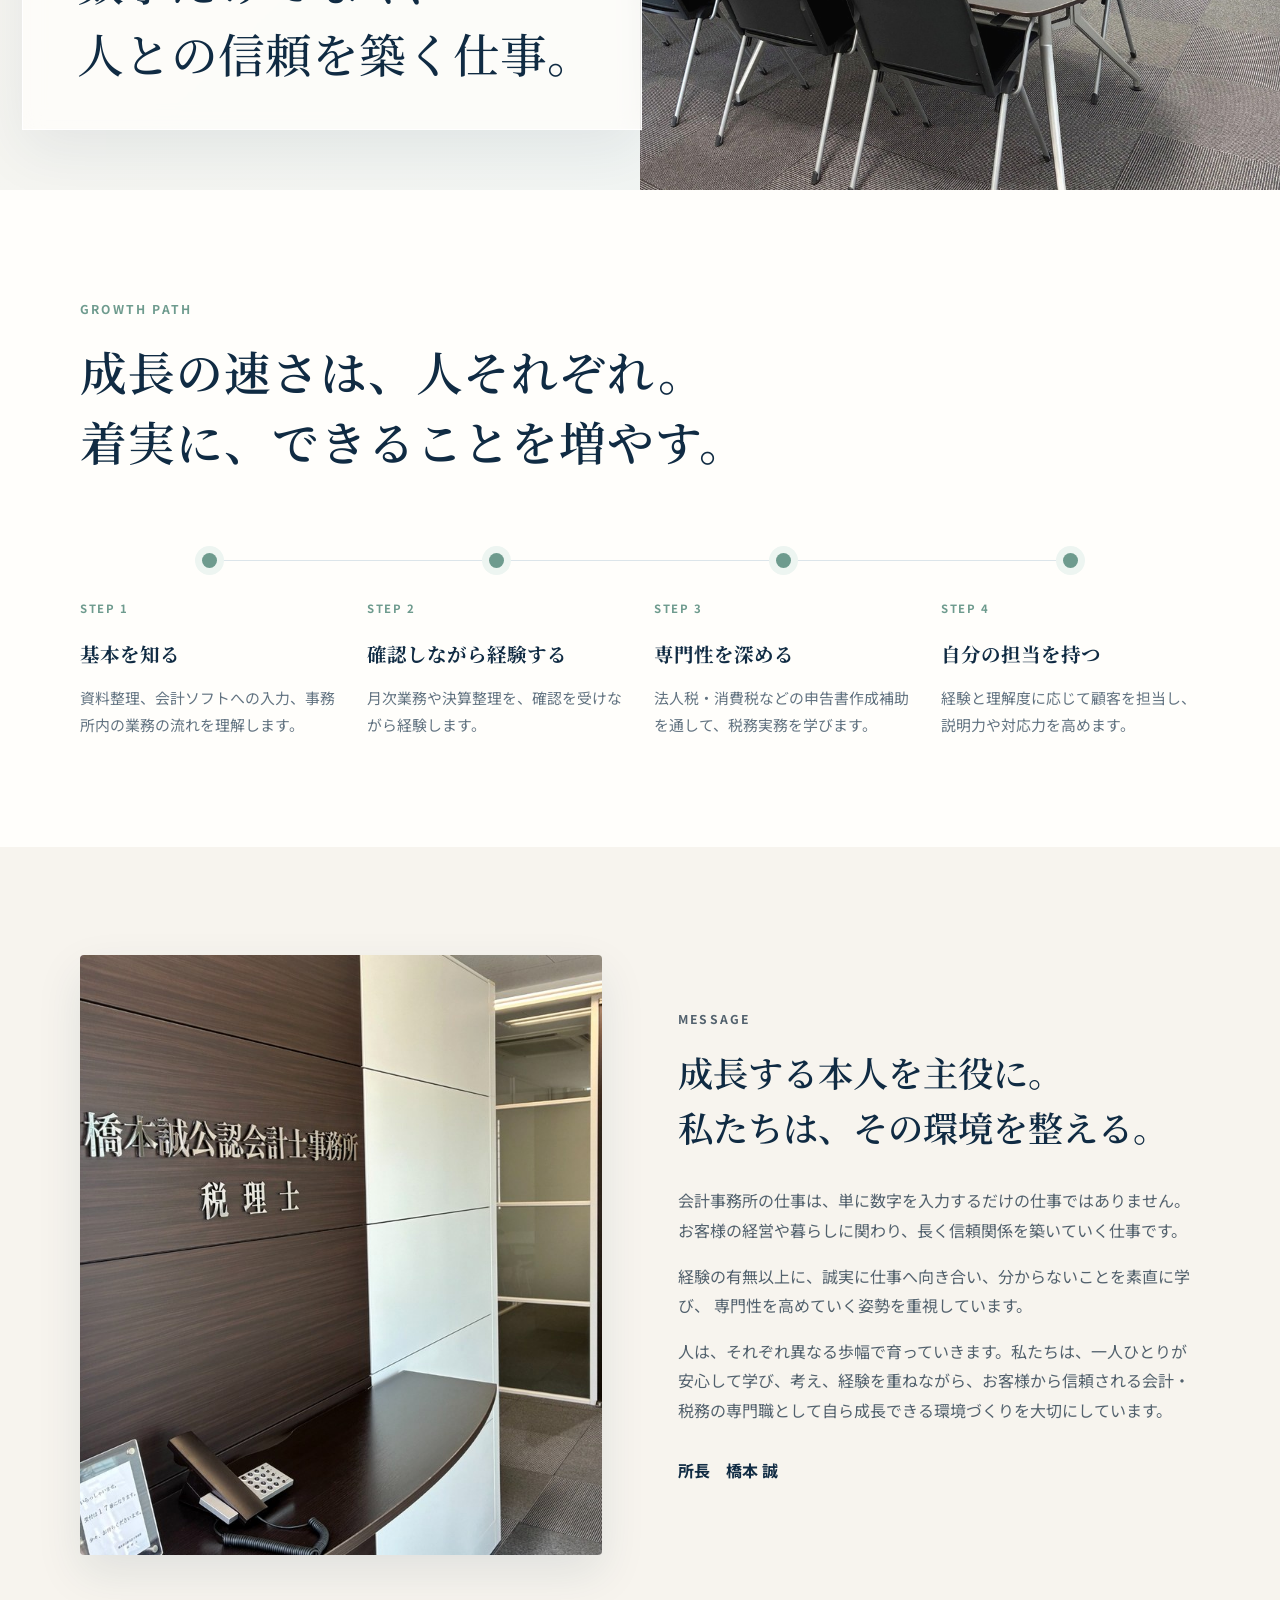
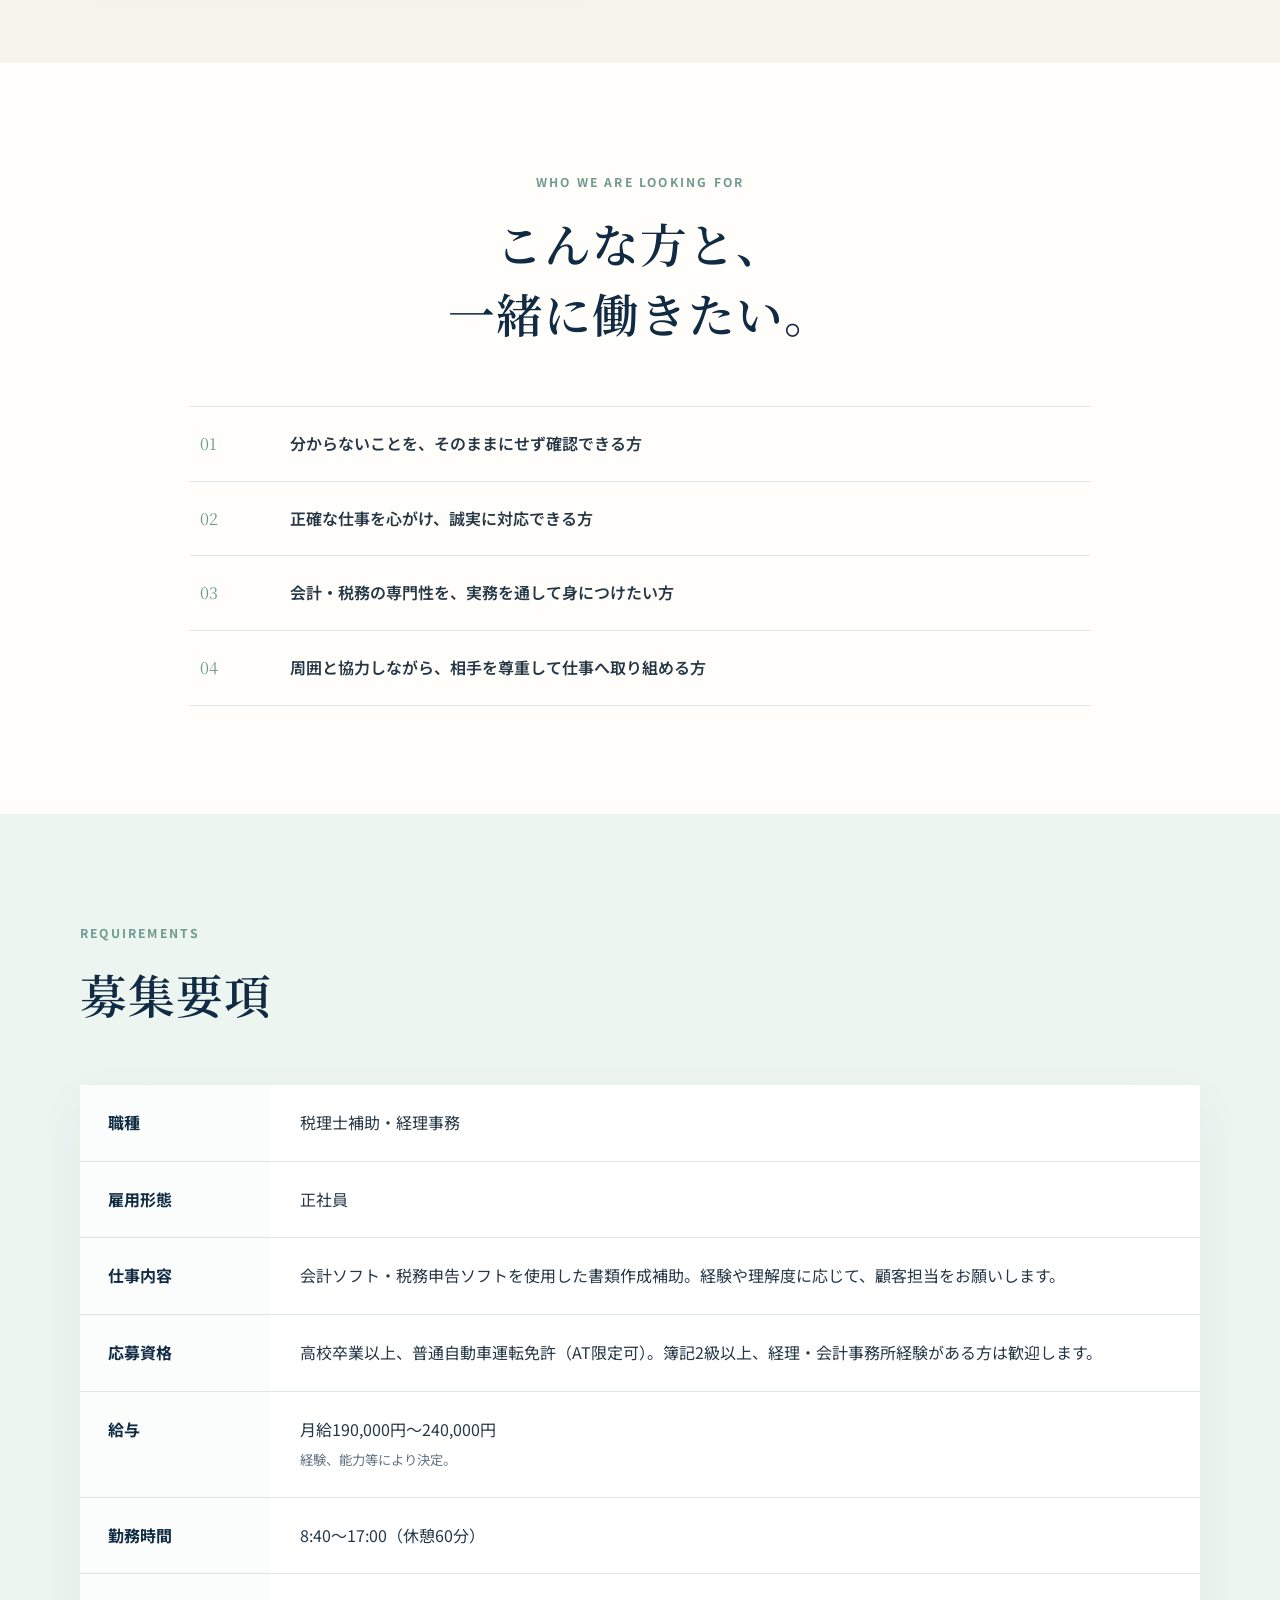
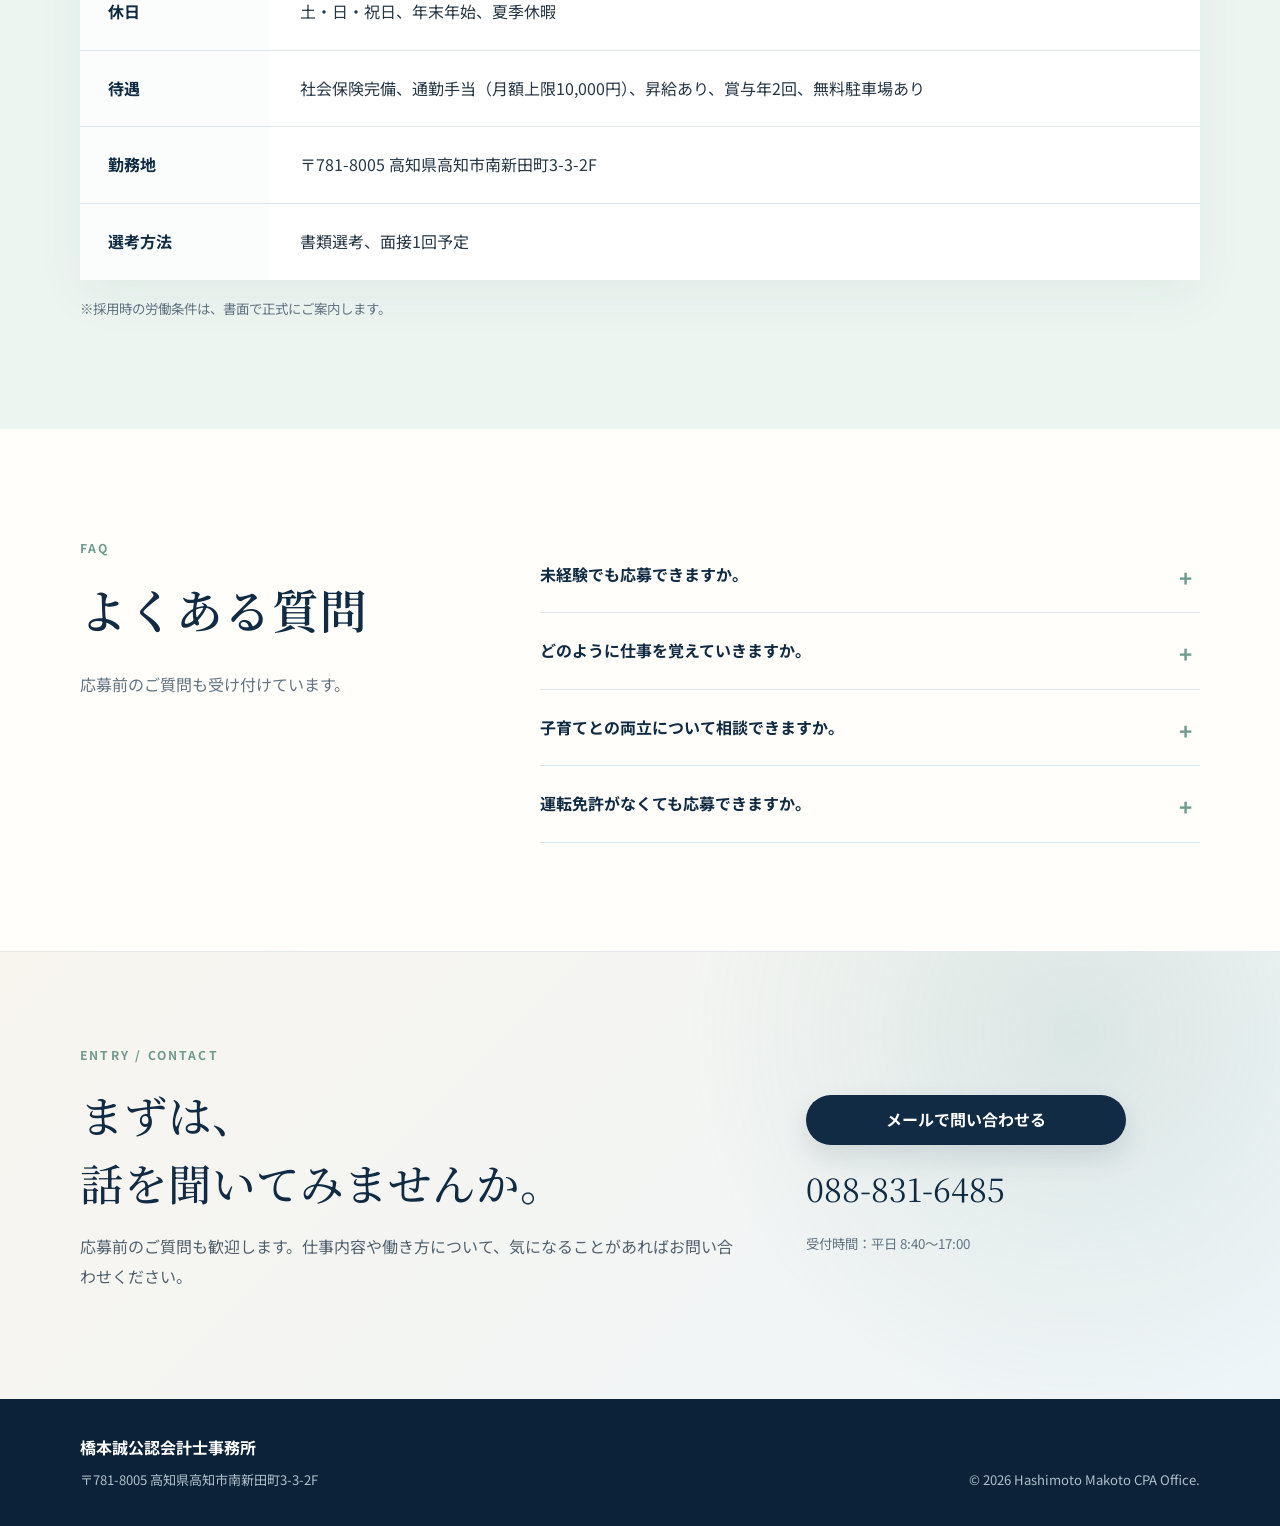
==== commit 3496f27b: "Update text for clarity in index.html" ====
--- a/index.html
+++ b/index.html
@@ -281,7 +281,7 @@
           専門性を高めていく姿勢を重視しています。
         </p>
         <p>
-          人は、それぞれ異なる歩幅で育っていきます。私たちは、一人ひとりが安心して学び、考え、経験を重ねながら、お客様から信頼される会計・税務の専門職として成長できる環境づくりを大切にしています。
+          人は、それぞれ異なる歩幅で育っていきます。私たちは、一人ひとりが安心して学び、考え、経験を重ねながら、お客様から信頼される会計・税務の専門職として自ら成長できる環境づくりを大切にしています。
         </p>
         <p class="signature">所長　橋本 誠</p>
       </div>
--- a/style.css
+++ b/style.css
@@ -590,17 +590,12 @@
   }
 
   .intro-statement{
-    font-size:.85rem;
+    font-size:.94rem;
     line-height:1.75;
   }
 
   .intro-statement span:last-child{
     font-size:.94rem;
-  }
-
-  .intro-message{
-    font-size:clamp(1.08rem,5.3vw,1.42rem)!important;
-    line-height:1.72!important;
   }
 
   .intro-message span:first-child{
